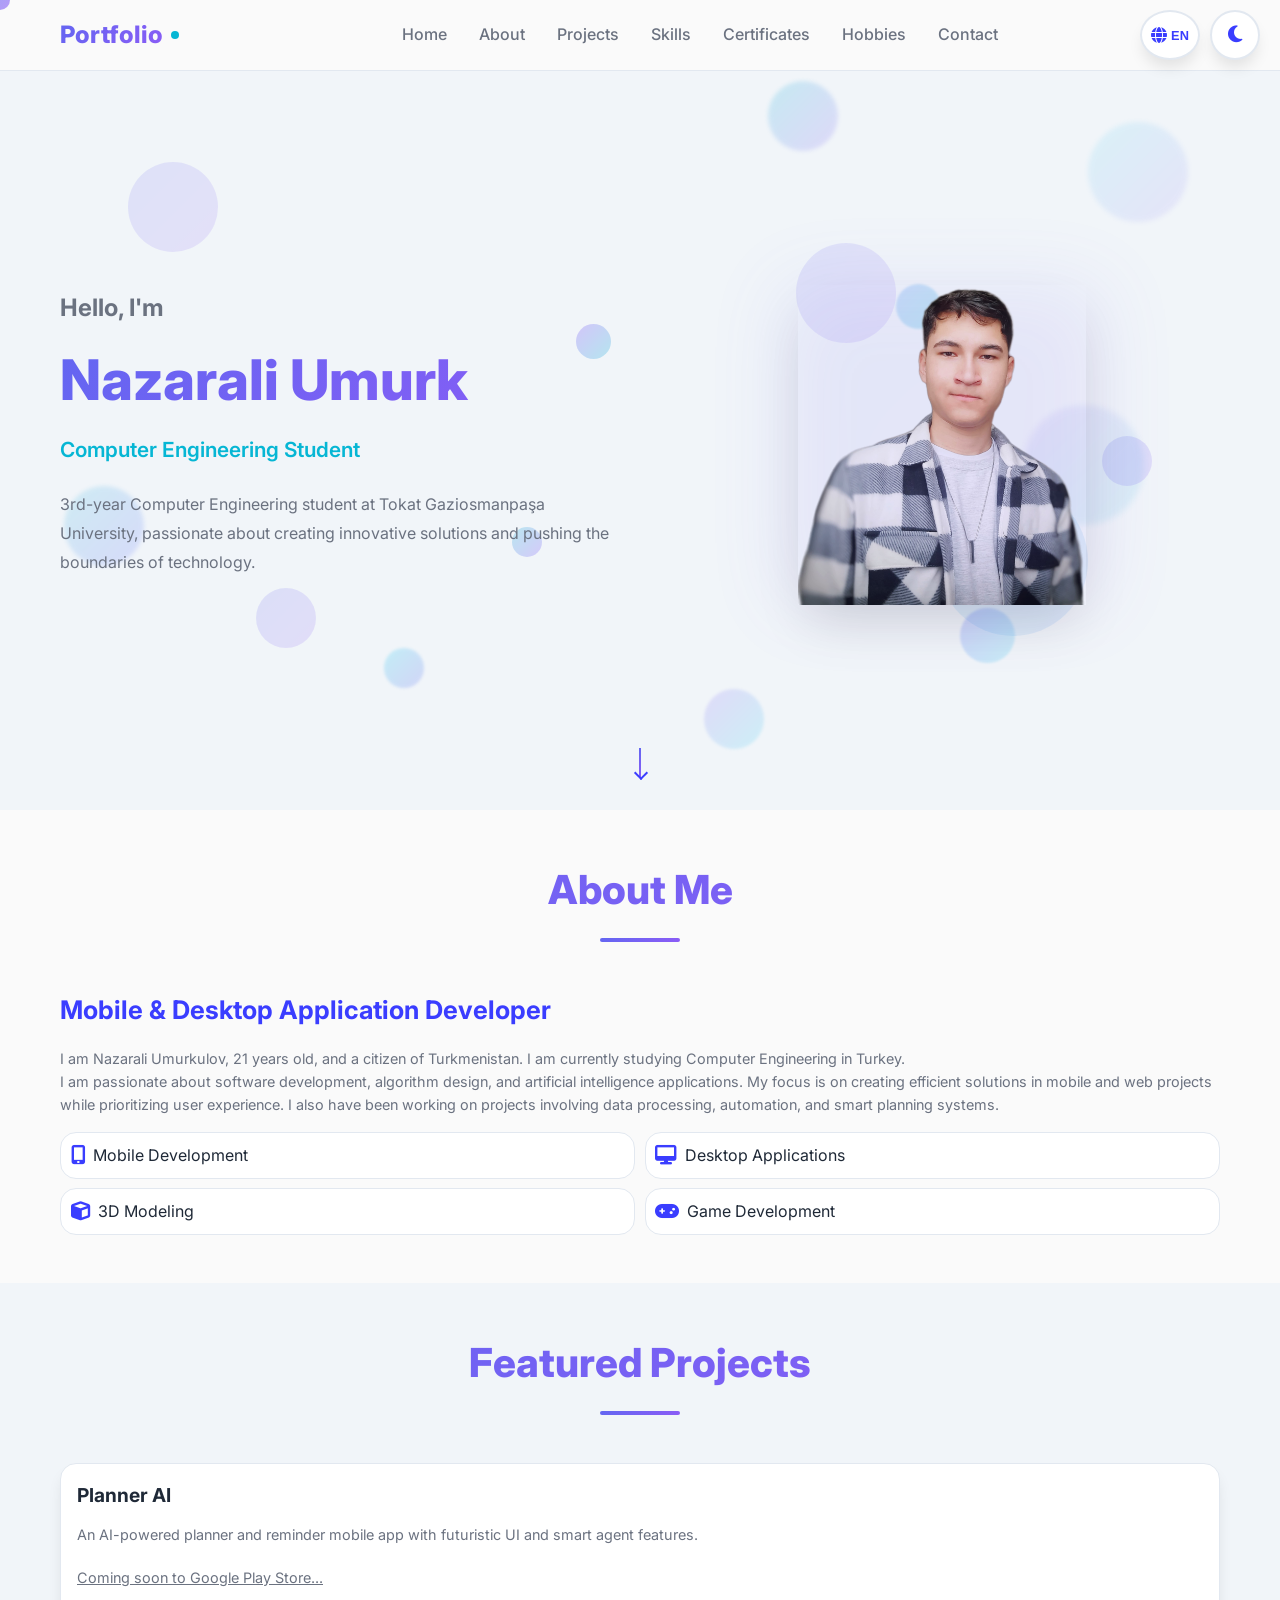
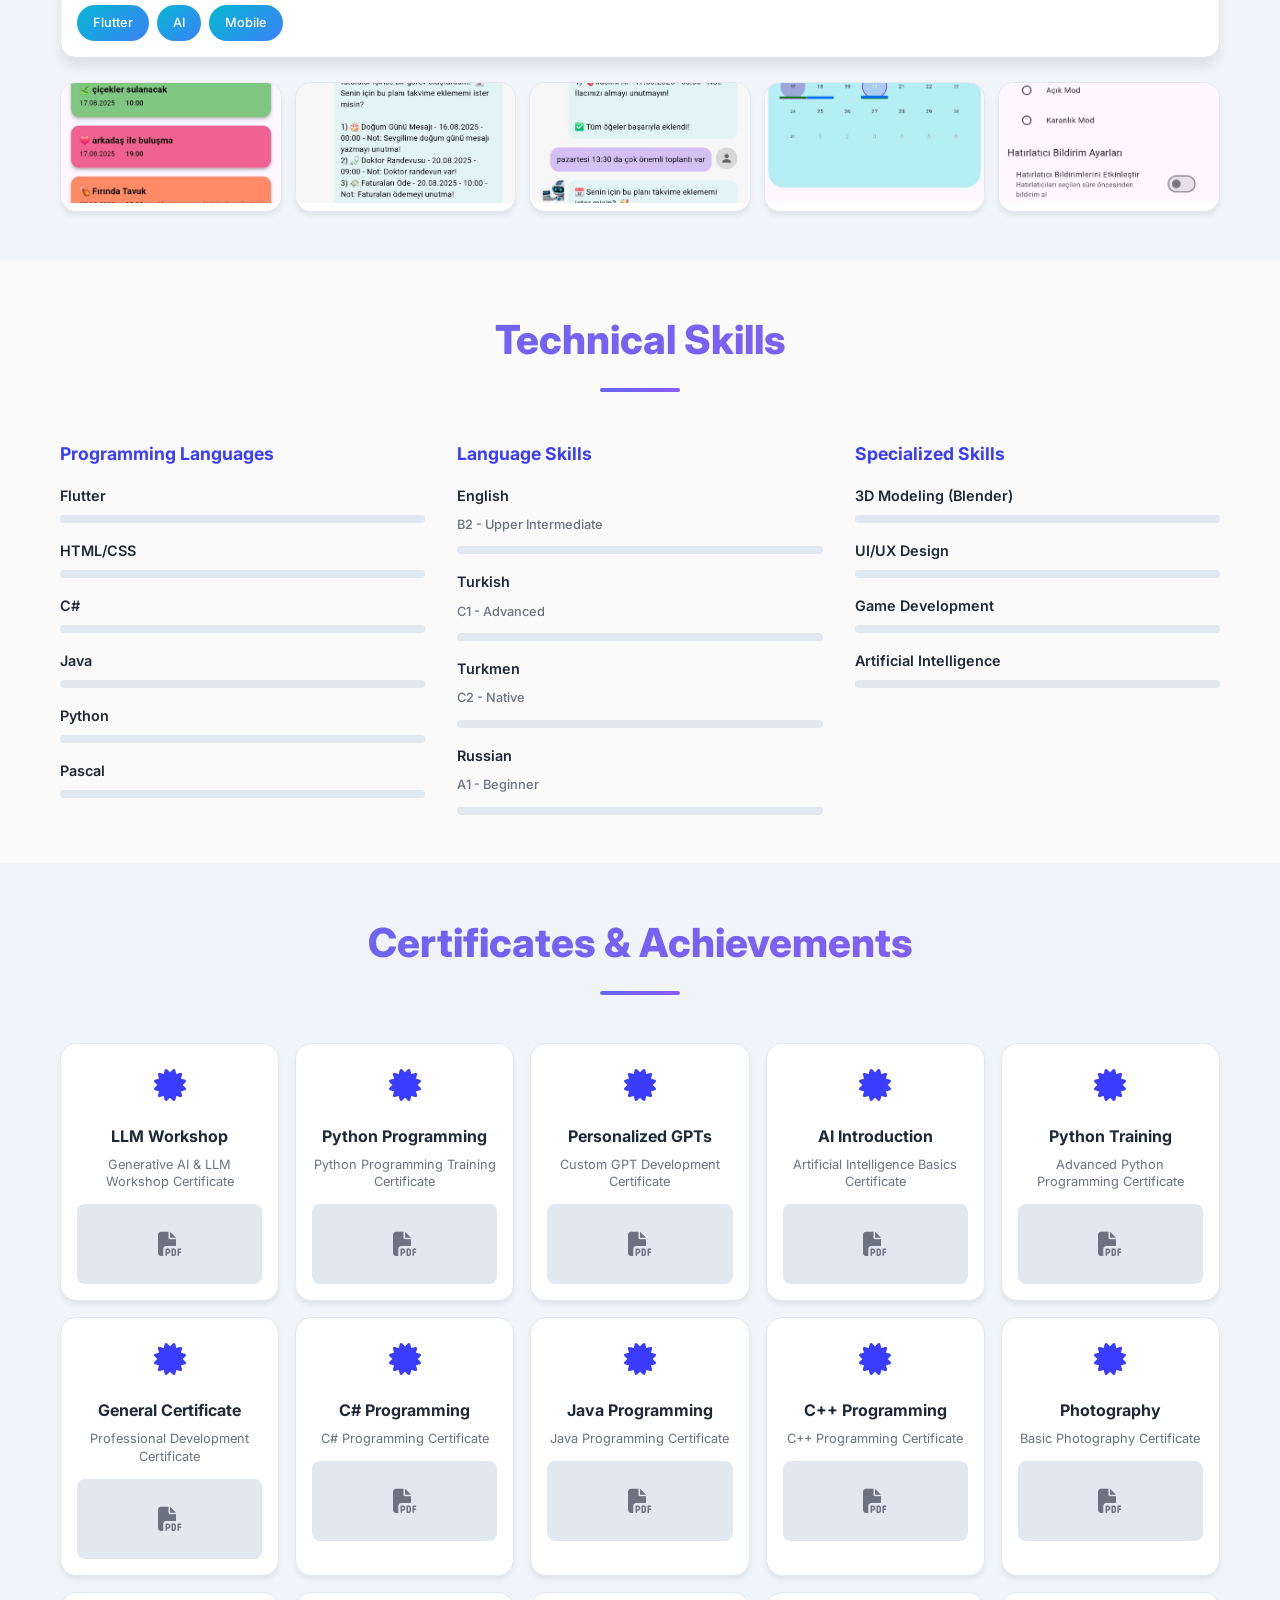
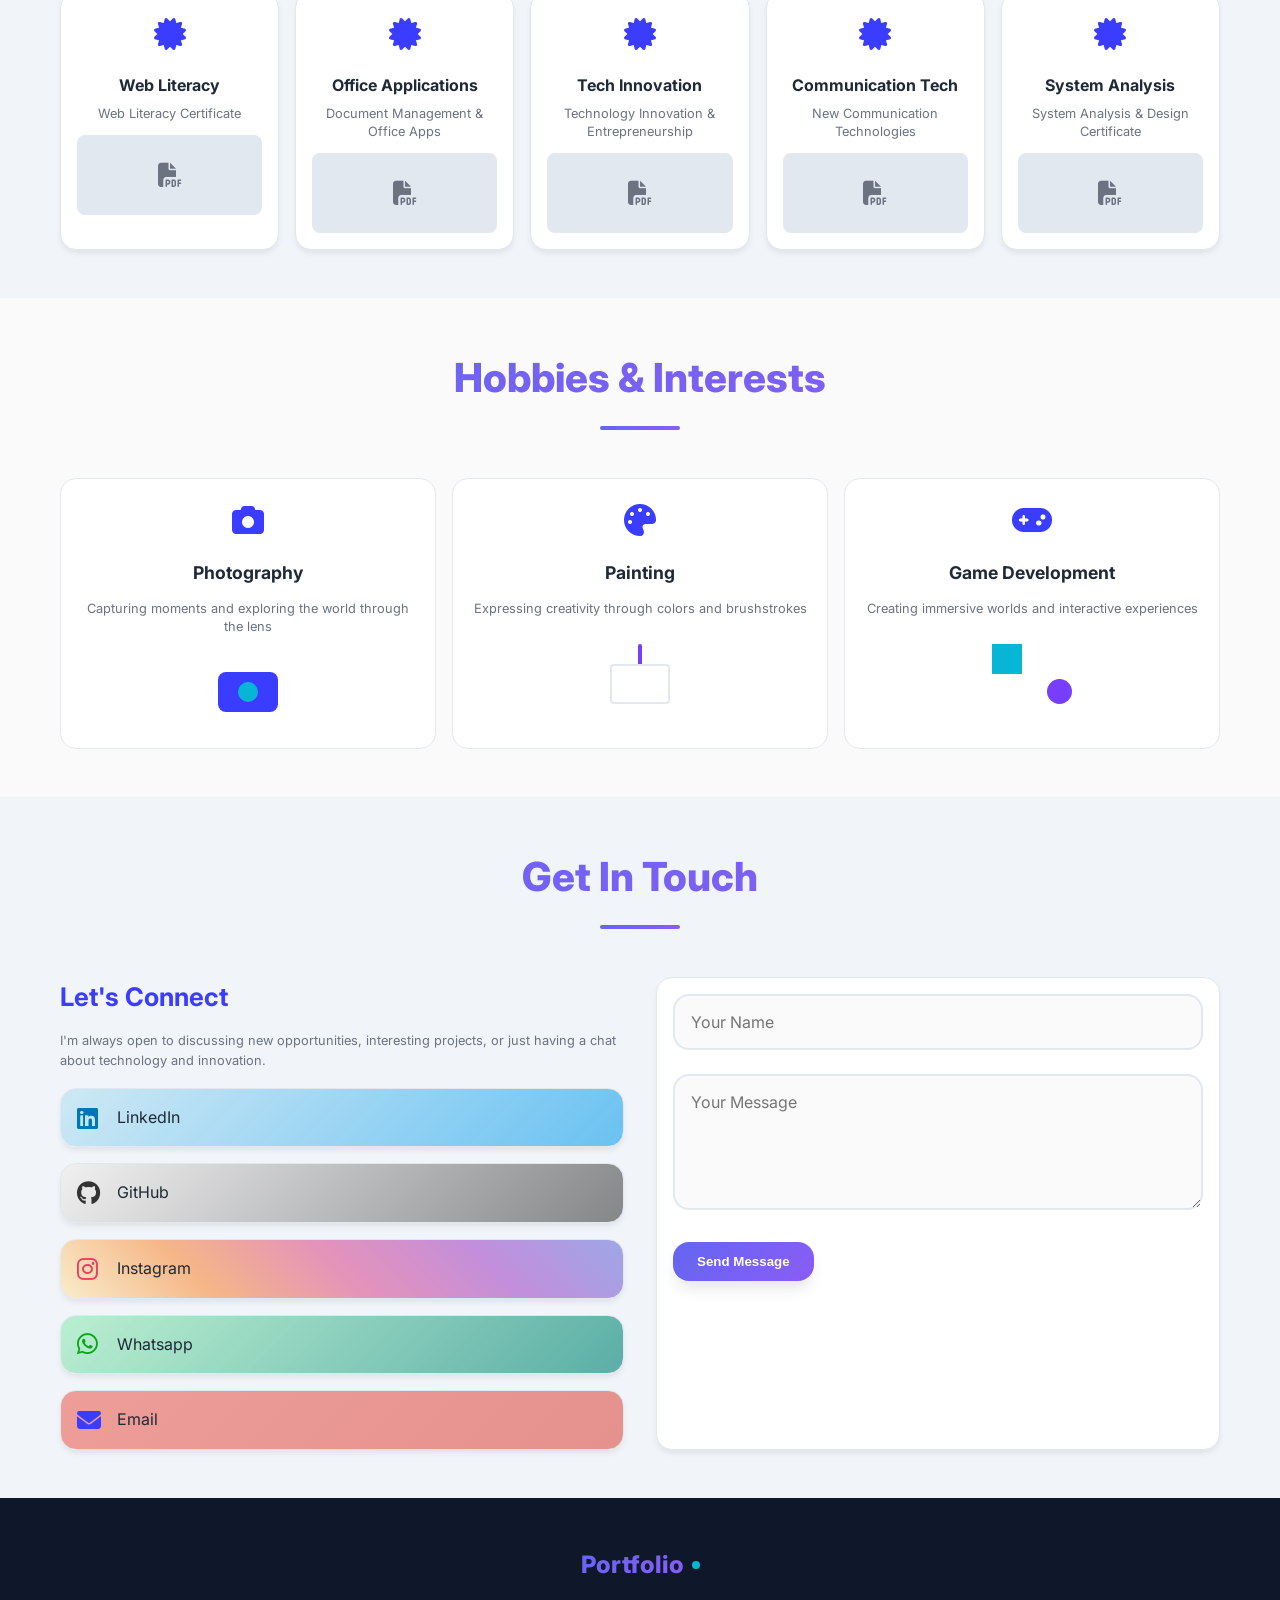
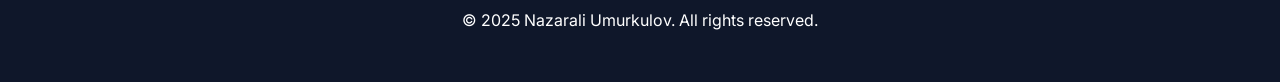
==== index.html @ a43ed756 "Add files via upload" ====
<!DOCTYPE html>
<html lang="en">

<head>
    <meta charset="UTF-8">
    <meta name="viewport" content="width=device-width, initial-scale=1.0">
    <meta http-equiv="X-Content-Type-Options" content="nosniff">
    <meta http-equiv="X-Frame-Options" content="DENY">
    <meta name="referrer" content="strict-origin-when-cross-origin">
    <title>Portfolio - Computer Engineering Student & Developer</title>
    <link rel="stylesheet" href="styles.css">
    <link href="https://fonts.googleapis.com/css2?family=Inter:wght@300;400;500;600;700;800&display=swap"
        rel="stylesheet">
    <link rel="stylesheet" href="https://cdnjs.cloudflare.com/ajax/libs/font-awesome/6.4.0/css/all.min.css">

    <!-- Prevent source map errors -->
    <script>
        // Prevent source map and node_modules errors
        window.addEventListener('error', function (e) {
            if (e.message && (e.message.includes('source map') ||
                e.message.includes('.map') ||
                e.message.includes('ENOENT') ||
                e.message.includes('node_modules'))) {
                e.preventDefault();
                e.stopPropagation();
                return false;
            }
        });

        // Override console.error to filter out unwanted messages
        const originalError = console.error;
        console.error = function (...args) {
            const message = args.join(' ');
            if (message.includes('source map') ||
                message.includes('.map') ||
                message.includes('ENOENT') ||
                message.includes('node_modules')) {
                return;
            }
            originalError.apply(console, args);
        };
    </script>
</head>

<body>
    <!-- Theme Toggle Button -->
    <button class="theme-toggle" id="themeToggle" title="Toggle Theme">
        <i class="fas fa-moon"></i>
    </button>

    <!-- Language Selector Button -->
    <button class="language-selector" id="languageSelector" title="Select Language">
        <i class="fas fa-globe"></i>
        <span class="current-lang">EN</span>
    </button>

    <!-- Language Dropdown Menu -->
    <div class="language-dropdown" id="languageDropdown">
        <div class="language-option" data-lang="en">
            <span class="flag">🇺🇸</span>
            <span class="lang-name">English</span>
        </div>
        <div class="language-option" data-lang="tk">
            <span class="flag">🇹🇲</span>
            <span class="lang-name">Türkmençe</span>
        </div>
        <div class="language-option" data-lang="tr">
            <span class="flag">🇹🇷</span>
            <span class="lang-name">Türkçe</span>
        </div>
        <div class="language-option" data-lang="ru">
            <span class="flag">🇷🇺</span>
            <span class="lang-name">Русский</span>
        </div>
    </div>

    <!-- Navigation -->
    <nav class="navbar">
        <div class="nav-container">
            <div class="nav-logo">
                <span class="logo-text">Portfolio</span>
                <div class="logo-dot"></div>
            </div>
            <ul class="nav-menu">
                <li><a href="#home" class="nav-link">Home</a></li>
                <li><a href="#about" class="nav-link">About</a></li>
                <li><a href="#projects" class="nav-link">Projects</a></li>
                <li><a href="#skills" class="nav-link">Skills</a></li>
                <li><a href="#certificates" class="nav-link">Certificates</a></li>
                <li><a href="#hobbies" class="nav-link">Hobbies</a></li>
                <li><a href="#contact" class="nav-link">Contact</a></li>
            </ul>
            <div class="hamburger" id="hamburger">
                <span></span>
                <span></span>
                <span></span>
            </div>
        </div>
    </nav>

    <!-- Hero Section -->
    <section id="home" class="hero">
        <div class="hero-background">
            <div class="floating-shapes">
                <div class="shape shape-1"></div>
                <div class="shape shape-2"></div>
                <div class="shape shape-3"></div>
                <div class="shape shape-4"></div>
                <div class="shape shape-5"></div>
                <div class="shape shape-6"></div>
                <div class="shape shape-7"></div>
                <div class="shape shape-8"></div>
                <div class="shape shape-9"></div>
                <div class="shape shape-10"></div>
                <div class="shape shape-11"></div>
                <div class="shape shape-12"></div>
                <div class="shape shape-13"></div>
                <div class="shape shape-14"></div>
                <div class="shape shape-15"></div>
            </div>
        </div>
        <div class="hero-container">
            <div class="hero-content">
                <div class="hero-text">
                    <h1 class="hero-title">
                        <span class="title-line">Hello, I'm</span>
                        <span class="title-main">Nazarali Umurkulov</span>
                        <span class="title-subtitle">Computer Engineering Student</span>
                    </h1>
                    <p class="hero-description">
                        3rd-year Computer Engineering student at Tokat Gaziosmanpaşa University,
                        passionate about creating innovative solutions and pushing the boundaries of technology.
                    </p>
                </div>
                <div class="hero-image">
                    <div class="image-container">
                        <img src="me/myp.png" alt="Profile Photo" class="profile-photo">
                        <div class="image-glow"></div>
                    </div>
                </div>
            </div>
        </div>
        <div class="scroll-indicator">
            <div class="scroll-arrow"></div>
        </div>
    </section>

    <!-- About Section -->
    <section id="about" class="about">
        <div class="container">
            <div class="section-header">
                <h2 class="section-title">About Me</h2>
                <div class="title-underline"></div>
            </div>
            <div class="about-content">
                <div class="about-text">
                    <h3>Mobile & Desktop Application Developer</h3>
                    <p id="about-description">
                        I am Nazarali Umurkulov, <span id="age"></span> years old, and a citizen of Turkmenistan. I am
                        currently studying
                        Computer Engineering in Turkey.<br>
                        I am passionate about software development, algorithm design, and artificial intelligence
                        applications. My focus is on creating efficient solutions in mobile and web projects while
                        prioritizing user experience. I also have been working on projects involving data processing,
                        automation, and smart planning systems.
                    </p>
                    <div class="about-highlights">
                        <div class="highlight-item">
                            <i class="fas fa-mobile-alt"></i>
                            <span>Mobile Development</span>
                        </div>
                        <div class="highlight-item">
                            <i class="fas fa-desktop"></i>
                            <span>Desktop Applications</span>
                        </div>
                        <div class="highlight-item">
                            <i class="fas fa-cube"></i>
                            <span>3D Modeling</span>
                        </div>
                        <div class="highlight-item">
                            <i class="fas fa-gamepad"></i>
                            <span>Game Development</span>
                        </div>
                    </div>
                </div>
            </div>
        </div>
    </section>
    <!-- Projects Section -->
    <section id="projects" class="projects">
        <div class="container">
            <div class="section-header">
                <h2 class="section-title">Featured Projects</h2>
                <div class="title-underline"></div>
            </div>
            <div class="projects-grid">
                <div class="project-card featured">
                    <div class="project-content">
                        <h3>Planner AI</h3>
                        <p>An AI-powered planner and reminder mobile app with futuristic UI and smart agent features.
                            <br>
                            <br>
                            <u>Coming soon to Google Play Store...</u>
                        </p>
                        <div class="project-tech">
                            <span class="tech-tag">Flutter</span>
                            <span class="tech-tag">AI</span>
                            <span class="tech-tag">Mobile</span>
                        </div>
                    </div>
                </div>
                <div class="project-gallery">
                    <div class="gallery-item">
                        <img src="planneraiscrnshots/s1.jpg" alt="Planner AI Screenshot 1">
                    </div>
                    <div class="gallery-item">
                        <img src="planneraiscrnshots/s2.jpg" alt="Planner AI Screenshot 2">
                    </div>
                    <div class="gallery-item">
                        <img src="planneraiscrnshots/s3.jpg" alt="Planner AI Screenshot 3">
                    </div>
                    <div class="gallery-item">
                        <img src="planneraiscrnshots/s5.jpg" alt="Planner AI Screenshot 4">
                    </div>
                    <div class="gallery-item">
                        <img src="planneraiscrnshots/s4.jpg" alt="Planner AI Screenshot 5">
                    </div>
                </div>
            </div>
        </div>
    </section>

    <!-- Skills Section -->
    <section id="skills" class="skills">
        <div class="container">
            <div class="section-header">
                <h2 class="section-title">Technical Skills</h2>
                <div class="title-underline"></div>
            </div>
            <div class="skills-grid">
                <div class="skill-category">
                    <h3>Programming Languages</h3>
                    <div class="skill-items">
                        <div class="skill-item">
                            <span class="skill-name">Flutter</span>
                            <div class="skill-bar">
                                <div class="skill-progress" data-level="60"></div>
                            </div>
                        </div>
                        <div class="skill-item">
                            <span class="skill-name">HTML/CSS</span>
                            <div class="skill-bar">
                                <div class="skill-progress" data-level="65"></div>
                            </div>
                        </div>
                        <div class="skill-item">
                            <span class="skill-name">C#</span>
                            <div class="skill-bar">
                                <div class="skill-progress" data-level="70"></div>
                            </div>
                        </div>
                        <div class="skill-item">
                            <span class="skill-name">Java</span>
                            <div class="skill-bar">
                                <div class="skill-progress" data-level="50"></div>
                            </div>
                        </div>
                        <div class="skill-item">
                            <span class="skill-name">Python</span>
                            <div class="skill-bar">
                                <div class="skill-progress" data-level="70"></div>
                            </div>
                        </div>
                        <div class="skill-item">
                            <span class="skill-name">Pascal</span>
                            <div class="skill-bar">
                                <div class="skill-progress" data-level="50"></div>
                            </div>
                        </div>
                    </div>
                </div>
                <div class="skill-category">
                    <h3>Language Skills</h3>
                    <div class="skill-items">
                        <div class="skill-item">
                            <span class="skill-name">English</span>
                            <div class="skill-level">B2 - Upper Intermediate</div>
                            <div class="skill-bar">
                                <div class="skill-progress" data-level="75"></div>
                            </div>
                        </div>
                        <div class="skill-item">
                            <span class="skill-name">Turkish</span>
                            <div class="skill-level">C1 - Advanced</div>
                            <div class="skill-bar">
                                <div class="skill-progress" data-level="90"></div>
                            </div>
                        </div>
                        <div class="skill-item">
                            <span class="skill-name">Turkmen</span>
                            <div class="skill-level">C2 - Native</div>
                            <div class="skill-bar">
                                <div class="skill-progress" data-level="100"></div>
                            </div>
                        </div>
                        <div class="skill-item">
                            <span class="skill-name">Russian</span>
                            <div class="skill-level">A1 - Beginner</div>
                            <div class="skill-bar">
                                <div class="skill-progress" data-level="25"></div>
                            </div>
                        </div>
                    </div>
                </div>
                <div class="skill-category">
                    <h3>Specialized Skills</h3>
                    <div class="skill-items">
                        <div class="skill-item">
                            <span class="skill-name">3D Modeling (Blender)</span>
                            <div class="skill-bar">
                                <div class="skill-progress" data-level="75"></div>
                            </div>
                        </div>
                        <div class="skill-item">
                            <span class="skill-name">UI/UX Design</span>
                            <div class="skill-bar">
                                <div class="skill-progress" data-level="65"></div>
                            </div>
                        </div>
                        <div class="skill-item">
                            <span class="skill-name">Game Development</span>
                            <div class="skill-bar">
                                <div class="skill-progress" data-level="60"></div>
                            </div>
                        </div>
                        <div class="skill-item">
                            <span class="skill-name">Artificial Intelligence</span>
                            <div class="skill-bar">
                                <div class="skill-bar">
                                    <div class="skill-progress" data-level="50"></div>
                                </div>
                            </div>
                        </div>
                    </div>
                </div>
            </div>
        </div>
    </section>

    <!-- Certificates Section -->
    <section id="certificates" class="certificates">
        <div class="container">
            <div class="section-header">
                <h2 class="section-title">Certificates & Achievements</h2>
                <div class="title-underline"></div>
            </div>
            <div class="certificates-grid">
                <div class="certificate-card" data-pdf="cert/Üretken_Yapay_Zeka_ile_LLM_Atölyesi_Sertifika.pdf">
                    <div class="certificate-icon">
                        <i class="fas fa-certificate"></i>
                    </div>
                    <h3>LLM Workshop</h3>
                    <p>Generative AI & LLM Workshop Certificate</p>
                    <div class="certificate-preview">
                        <i class="fas fa-file-pdf"></i>
                    </div>
                </div>
                <div class="certificate-card" data-pdf="cert/Python_Programlama_Eğitimi_Sertifika.pdf">
                    <div class="certificate-icon">
                        <i class="fas fa-certificate"></i>
                    </div>
                    <h3>Python Programming</h3>
                    <p>Python Programming Training Certificate</p>
                    <div class="certificate-preview">
                        <i class="fas fa-file-pdf"></i>
                    </div>
                </div>
                <div class="certificate-card" data-pdf="cert/Kişiselleştirilmiş_GPT'ler__Sertifika.pdf">
                    <div class="certificate-icon">
                        <i class="fas fa-certificate"></i>
                    </div>
                    <h3>Personalized GPTs</h3>
                    <p>Custom GPT Development Certificate</p>
                    <div class="certificate-preview">
                        <i class="fas fa-file-pdf"></i>
                    </div>
                </div>
                <div class="certificate-card" data-pdf="cert/Yapay_Zekaya_Giriş_Sertifika.pdf">
                    <div class="certificate-icon">
                        <i class="fas fa-certificate"></i>
                    </div>
                    <h3>AI Introduction</h3>
                    <p>Artificial Intelligence Basics Certificate</p>
                    <div class="certificate-preview">
                        <i class="fas fa-file-pdf"></i>
                    </div>
                </div>
                <div class="certificate-card" data-pdf="cert/98917046150_pythonprogramlamaegitimi.pdf">
                    <div class="certificate-icon">
                        <i class="fas fa-certificate"></i>
                    </div>
                    <h3>Python Training</h3>
                    <p>Advanced Python Programming Certificate</p>
                    <div class="certificate-preview">
                        <i class="fas fa-file-pdf"></i>
                    </div>
                </div>
                <div class="certificate-card" data-pdf="cert/certificate.pdf">
                    <div class="certificate-icon">
                        <i class="fas fa-certificate"></i>
                    </div>
                    <h3>General Certificate</h3>
                    <p>Professional Development Certificate</p>
                    <div class="certificate-preview">
                        <i class="fas fa-file-pdf"></i>
                    </div>
                </div>
                <div class="certificate-card" data-pdf="cert/C#_Programlama_Sertifika.pdf">
                    <div class="certificate-icon">
                        <i class="fas fa-certificate"></i>
                    </div>
                    <h3>C# Programming</h3>
                    <p>C# Programming Certificate</p>
                    <div class="certificate-preview">
                        <i class="fas fa-file-pdf"></i>
                    </div>
                </div>
                <div class="certificate-card" data-pdf="cert/Java_certificate.pdf">
                    <div class="certificate-icon">
                        <i class="fas fa-certificate"></i>
                    </div>
                    <h3>Java Programming</h3>
                    <p>Java Programming Certificate</p>
                    <div class="certificate-preview">
                        <i class="fas fa-file-pdf"></i>
                    </div>
                </div>
                <div class="certificate-card" data-pdf="cert/C++_certificate.pdf">
                    <div class="certificate-icon">
                        <i class="fas fa-certificate"></i>
                    </div>
                    <h3>C++ Programming</h3>
                    <p>C++ Programming Certificate</p>
                    <div class="certificate-preview">
                        <i class="fas fa-file-pdf"></i>
                    </div>
                </div>
                <div class="certificate-card" data-pdf="cert/TEMEL_FOTOĞRAFÇILIK.pdf">
                    <div class="certificate-icon">
                        <i class="fas fa-certificate"></i>
                    </div>
                    <h3>Photography</h3>
                    <p>Basic Photography Certificate</p>
                    <div class="certificate-preview">
                        <i class="fas fa-file-pdf"></i>
                    </div>
                </div>
                <div class="certificate-card" data-pdf="cert/WEB_OKURYAZARLIĞI.pdf">
                    <div class="certificate-icon">
                        <i class="fas fa-certificate"></i>
                    </div>
                    <h3>Web Literacy</h3>
                    <p>Web Literacy Certificate</p>
                    <div class="certificate-preview">
                        <i class="fas fa-file-pdf"></i>
                    </div>
                </div>
                <div class="certificate-card" data-pdf="cert/BELGE_YÖNETIMI_VE_OFIS_UYGULAMALARI.pdf">
                    <div class="certificate-icon">
                        <i class="fas fa-certificate"></i>
                    </div>
                    <h3>Office Applications</h3>
                    <p>Document Management & Office Apps</p>
                    <div class="certificate-preview">
                        <i class="fas fa-file-pdf"></i>
                    </div>
                </div>
                <div class="certificate-card" data-pdf="cert/TEKNOLOJI_INOVASYON_GIRIŞIMCILIK.pdf">
                    <div class="certificate-icon">
                        <i class="fas fa-certificate"></i>
                    </div>
                    <h3>Tech Innovation</h3>
                    <p>Technology Innovation & Entrepreneurship</p>
                    <div class="certificate-preview">
                        <i class="fas fa-file-pdf"></i>
                    </div>
                </div>
                <div class="certificate-card" data-pdf="cert/YENİ_ILETIŞIM_TEKNOLOJILERI.pdf">
                    <div class="certificate-icon">
                        <i class="fas fa-certificate"></i>
                    </div>
                    <h3>Communication Tech</h3>
                    <p>New Communication Technologies</p>
                    <div class="certificate-preview">
                        <i class="fas fa-file-pdf"></i>
                    </div>
                </div>
                <div class="certificate-card" data-pdf="cert/SISTEM_ANALIZI_VE_TASARIMI.pdf">
                    <div class="certificate-icon">
                        <i class="fas fa-certificate"></i>
                    </div>
                    <h3>System Analysis</h3>
                    <p>System Analysis & Design Certificate</p>
                    <div class="certificate-preview">
                        <i class="fas fa-file-pdf"></i>
                    </div>
                </div>
            </div>
        </div>
    </section>

    <!-- Hobbies Section -->
    <section id="hobbies" class="hobbies">
        <div class="container">
            <div class="section-header">
                <h2 class="section-title">Hobbies & Interests</h2>
                <div class="title-underline"></div>
            </div>
            <div class="hobbies-grid">
                <div class="hobby-card">
                    <div class="hobby-icon">
                        <i class="fas fa-camera"></i>
                    </div>
                    <h3>Photography</h3>
                    <p>Capturing moments and exploring the world through the lens</p>
                    <div class="hobby-visual">
                        <div class="camera-animation">
                            <div class="camera-body"></div>
                            <div class="camera-lens"></div>
                        </div>
                    </div>
                </div>
                <div class="hobby-card">
                    <div class="hobby-icon">
                        <i class="fas fa-palette"></i>
                    </div>
                    <h3>Painting</h3>
                    <p>Expressing creativity through colors and brushstrokes</p>
                    <div class="hobby-visual">
                        <div class="painting-animation">
                            <div class="brush"></div>
                            <div class="canvas"></div>
                        </div>
                    </div>
                </div>
                <div class="hobby-card">
                    <div class="hobby-icon">
                        <i class="fas fa-gamepad"></i>
                    </div>
                    <h3>Game Development</h3>
                    <p>Creating immersive worlds and interactive experiences</p>
                    <div class="hobby-visual">
                        <div class="game-animation">
                            <div class="game-cube"></div>
                            <div class="game-sphere"></div>
                        </div>
                    </div>
                </div>
            </div>
        </div>
    </section>

    <!-- Contact Section -->
    <section id="contact" class="contact">
        <div class="container">
            <div class="section-header">
                <h2 class="section-title">Get In Touch</h2>
                <div class="title-underline"></div>
            </div>
            <div class="contact-content">
                <div class="contact-info">
                    <h3>Let's Connect</h3>
                    <p>I'm always open to discussing new opportunities, interesting projects, or just having a chat
                        about technology and innovation.</p>
                    <div class="contact-links">
                        <a href="https://www.linkedin.com/in/nazarali-umurkulov" class="contact-link linkedin">
                            <i class="fab fa-linkedin"></i>
                            <span>LinkedIn</span>
                        </a>
                        <a href="https://github.com/Nazarali23" class="contact-link github">
                            <i class="fab fa-github"></i>
                            <span>GitHub</span>
                        </a>
                        <a href="https://www.instagram.com/nazar.ali_23" class="contact-link instagram">
                            <i class="fab fa-instagram"></i>
                            <span>Instagram</span>
                        </a>
                        <a href="https://wa.me/905011467223?text=Merhaba!" target="_blank"
                            class="contact-link whatsapp">
                            <i class="fab fa-whatsapp"></i>
                            <span>Whatsapp</span>
                        </a>
                        <a href="mailto:nazaraliumirkulow@gmail.com" class="contact-link email">
                            <i class="fas fa-envelope"></i>
                            <span> Email</span>
                        </a>
                    </div>
                </div>
                <div class="contact-form">
                    <form>
                        <div class="form-group">
                            <input type="text" placeholder="Your Name" required>
                        </div>
                        <div class="form-group">
                            <textarea placeholder="Your Message" rows="5" required></textarea>
                        </div>
                        <button type="submit" class="btn btn-primary">Send Message</button>
                    </form>
                </div>
            </div>
        </div>
    </section>

    <!-- Footer -->
    <footer class="footer">
        <div class="container">
            <div class="footer-content">
                <div class="footer-logo">
                    <span class="logo-text">Portfolio</span>
                    <div class="logo-dot"></div>
                </div>
                <p>&copy; 2025 Nazarali Umurkulov. All rights reserved.</p>
            </div>
        </div>
    </footer>

    <!-- Modal for Project Gallery -->
    <div class="modal" id="projectModal">
        <div class="modal-content">
            <span class="close-modal">&times;</span>
            <div class="modal-body">
                <button class="modal-nav prev-btn" id="prevBtn">
                    <i class="fas fa-chevron-left"></i>
                </button>
                <img src="" alt="Project Screenshot" id="modalImage">
                <button class="modal-nav next-btn" id="nextBtn">
                    <i class="fas fa-chevron-right"></i>
                </button>
            </div>
            <div class="modal-footer">
                <span class="image-counter" id="imageCounter">1 / 5</span>
            </div>
        </div>
    </div>

    <!-- Modal for Certificates -->
    <div class="certificate-modal" id="certificateModal">
        <div class="certificate-modal-content">
            <span class="close-modal">&times;</span>
            <div class="certificate-modal-body">
                <iframe id="certificateFrame" src="" frameborder="0"></iframe>
            </div>
        </div>
    </div>

    <script src="script.js"></script>
</body>

</html>
---- styles.css ----
/* Reset and Base Styles */
* {
    margin: 0;
    padding: 0;
    box-sizing: border-box;
}

:root {
    /* Light Theme Colors */
    --primary-color: #3a3dff;
    --secondary-color: #783efd;
    --accent-color: #06b6d4;
    --text-primary: #1f2937;
    --text-secondary: #6b7280;
    --bg-primary: #fafafa;
    --bg-secondary: #f1f5f9;
    --bg-tertiary: #e2e8f0;
    --bg-dark: #0f172a;
    --card-bg: #ffffff;
    --border-color: #e2e8f0;
    --shadow-light: 0 4px 6px -1px rgba(0, 0, 0, 0.08);
    --shadow-medium: 0 10px 15px -3px rgba(0, 0, 0, 0.1);
    --shadow-heavy: 0 25px 50px -12px rgba(0, 0, 0, 0.15);
    --gradient-primary: linear-gradient(135deg, #6366f1 0%, #8b5cf6 100%);
    --gradient-secondary: linear-gradient(135deg, #06b6d4 0%, #3b82f6 100%);
    --border-radius: 16px;
    --transition: all 0.3s cubic-bezier(0.4, 0, 0.2, 1);
}

/* Dark Theme Colors */
[data-theme="dark"] {
    --primary-color: #818cf8;
    --secondary-color: #a78bfa;
    --accent-color: #22d3ee;
    --text-primary: #f1f5f9;
    --text-secondary: #cbd5e1;
    --bg-primary: #0f172a;
    --bg-secondary: #1e293b;
    --bg-tertiary: #334155;
    --bg-dark: #020617;
    --card-bg: #1e293b;
    --border-color: #334155;
    --shadow-light: 0 4px 6px -1px rgba(0, 0, 0, 0.3);
    --shadow-medium: 0 10px 15px -3px rgba(0, 0, 0, 0.4);
    --shadow-heavy: 0 25px 50px -12px rgba(0, 0, 0, 0.5);
}

html {
    scroll-behavior: smooth;
}

body {
    font-family: 'Inter', sans-serif;
    line-height: 1.6;
    color: var(--text-primary);
    background: var(--bg-primary);
    overflow-x: hidden;
    transition: background-color 0.3s ease, color 0.3s ease;
}

.container {
    max-width: 1200px;
    margin: 0 auto;
    padding: 0 20px;
}

/* Theme Toggle Button */
.theme-toggle {
    position: fixed;
    top: 10px;
    right: 20px;
    z-index: 1001;
    background: var(--card-bg);
    border: 2px solid var(--border-color);
    border-radius: 50%;
    width: 50px;
    height: 50px;
    display: flex;
    align-items: center;
    justify-content: center;
    cursor: pointer;
    transition: var(--transition);
    box-shadow: var(--shadow-medium);
}

.theme-toggle:hover {
    transform: scale(1.1);
    box-shadow: var(--shadow-heavy);
}

.theme-toggle i {
    font-size: 1.2rem;
    color: var(--primary-color);
    transition: var(--transition);
}

.theme-toggle:hover i {
    transform: rotate(180deg);
}

/* Language Selector Button */
.language-selector {
    position: fixed;
    top: 10px;
    right: 80px;
    z-index: 1003;
    /* Higher than hamburger menu */
    background: var(--card-bg);
    border: 2px solid var(--border-color);
    border-radius: 50%;
    width: 60px;
    height: 50px;
    display: flex;
    align-items: center;
    justify-content: center;
    cursor: pointer;
    transition: var(--transition);
    box-shadow: var(--shadow-medium);
    gap: 4px;
}

.language-selector:hover {
    transform: scale(1.1);
    box-shadow: var(--shadow-heavy);
}

.language-selector i {
    font-size: 1rem;
    color: var(--primary-color);
    transition: var(--transition);
}

.current-lang {
    font-size: 0.8rem;
    font-weight: 600;
    color: var(--primary-color);
    transition: var(--transition);
}

/* Language Dropdown Menu */
.language-dropdown {
    position: fixed;
    top: 80px;
    right: 80px;
    z-index: 1000;
    background: var(--card-bg);
    border: 2px solid var(--border-color);
    border-radius: var(--border-radius);
    box-shadow: var(--shadow-heavy);
    opacity: 0;
    visibility: hidden;
    transform: translateY(-10px);
    transition: var(--transition);
    min-width: 160px;
}

.language-dropdown.active {
    opacity: 1;
    visibility: visible;
    transform: translateY(0);
}

.language-option {
    display: flex;
    align-items: center;
    gap: 12px;
    padding: 12px 16px;
    cursor: pointer;
    transition: var(--transition);
    border-bottom: 1px solid var(--border-color);
}

.language-option:last-child {
    border-bottom: none;
}

.language-option:hover {
    background: var(--bg-secondary);
}

.language-option.active {
    background: var(--primary-color);
    color: white;
}

.flag {
    font-size: 1.2rem;
}

.lang-name {
    font-size: 0.9rem;
    font-weight: 500;
}

/* Responsive adjustments for theme toggle and language selector */
@media (max-width: 768px) {
    .theme-toggle {
        top: 15px;
        right: 70px;
        width: 45px;
        height: 45px;
    }

    .theme-toggle i {
        font-size: 1rem;
    }

    .language-selector {
        top: 15px;
        right: 120px;
        /* Much further left to avoid hamburger menu */
        width: 55px;
        height: 45px;
    }

    .language-dropdown {
        top: 70px;
        right: 120px;
        /* Match the button position */
        min-width: 140px;
    }

    /* Ensure hamburger menu has enough space */
    .hamburger {
        margin-left: auto;
        margin-right: 15px;
    }
}

@media (max-width: 480px) {
    .theme-toggle {
        top: 10px;
        right: 70px;
        width: 40px;
        height: 40px;
    }

    .theme-toggle i {
        font-size: 0.9rem;
    }

    .language-selector {
        top: 10px;
        right: 120px;
        /* Even more left on very small screens */
        width: 50px;
        height: 40px;
    }

    .language-dropdown {
        top: 60px;
        right: 100px;
        /* Match the button position */
        min-width: 130px;
    }

    .current-lang {
        font-size: 0.7rem;
    }

    /* Ensure hamburger menu positioning */
    .nav-container {
        padding: 0 15px;
    }

    .hamburger {
        margin-right: 10px;
    }
}

/* Extra small screens */
@media (max-width: 360px) {
    .language-selector {
        top: 10px;
        right: 100px;
        /* Maximum left position for very small screens */
        width: 45px;
        height: 35px;
    }

    .language-dropdown {
        top: 55px;
        right: 80px;
        min-width: 120px;
    }

    .current-lang {
        font-size: 0.6rem;
    }

    .theme-toggle {
        width: 35px;
        height: 35px;
    }

    .theme-toggle i {
        font-size: 0.8rem;
    }
}

/* Navigation */
.navbar {
    position: fixed;
    top: 0;
    width: 100%;
    background: rgba(250, 250, 250, 0.95);
    backdrop-filter: blur(20px);
    z-index: 1000;
    padding: 1rem 0;
    transition: var(--transition);
    border-bottom: 1px solid var(--border-color);
}

[data-theme="dark"] .navbar {
    background: rgba(15, 23, 42, 0.95);
    border-bottom-color: var(--border-color);
}

.nav-container {
    max-width: 1200px;
    margin: 0 auto;
    padding: 0 20px;
    display: flex;
    justify-content: space-between;
    align-items: center;
    position: relative;
}

.nav-logo {
    display: flex;
    align-items: center;
    gap: 8px;
    flex-shrink: 0;
}

.logo-text {
    font-size: 1.5rem;
    font-weight: 800;
    background: var(--gradient-primary);
    -webkit-background-clip: text;
    -webkit-text-fill-color: transparent;
    background-clip: text;
}

.logo-dot {
    width: 8px;
    height: 8px;
    background: var(--accent-color);
    border-radius: 50%;
    animation: pulse 2s infinite;
}

@keyframes pulse {

    0%,
    100% {
        transform: scale(1);
        opacity: 1;
    }

    50% {
        transform: scale(1.2);
        opacity: 0.7;
    }
}

.nav-menu {
    display: flex;
    list-style: none;
    gap: 2rem;
    flex: 1;
    justify-content: center;
}

.nav-link {
    text-decoration: none;
    color: var(--text-secondary);
    font-weight: 500;
    transition: var(--transition);
    position: relative;
}

.nav-link:hover {
    color: var(--primary-color);
}

.nav-link::after {
    content: '';
    position: absolute;
    bottom: -5px;
    left: 0;
    width: 0;
    height: 2px;
    background: var(--gradient-primary);
    transition: var(--transition);
}

.nav-link:hover::after {
    width: 100%;
}

.hamburger {
    display: none;
    flex-direction: column;
    cursor: pointer;
    gap: 4px;
    flex-shrink: 0;
    margin-left: auto;
    z-index: 1000;
}

.hamburger span {
    width: 25px;
    height: 3px;
    background: var(--text-primary);
    transition: var(--transition);
    border-radius: 2px;
}

/* Hero Section */
.hero {
    min-height: 90vh;
    display: flex;
    align-items: center;
    position: relative;
    overflow: hidden;
    background: var(--bg-secondary);
    padding-top: 80px;
}

.hero-background {
    position: absolute;
    top: 0;
    left: 0;
    width: 100%;
    height: 100%;
    z-index: 1;
}

.floating-shapes {
    position: absolute;
    width: 100%;
    height: 100%;
}

/* Topların stilleri */
.shape {
    position: absolute;
    border-radius: 50%;
    background: var(--gradient-primary);
    opacity: 0.12;
    animation: float 2.5s ease-in-out infinite;
    filter: blur(0.5px);
}

/* Mevcut toplar */
.shape-1 {
    width: 90px;
    height: 90px;
    top: 20%;
    left: 10%;
    animation-delay: 0s;
    opacity: 0.13;
}

.shape-2 {
    width: 150px;
    height: 150px;
    top: 60%;
    right: 15%;
    background: var(--gradient-secondary);
    animation-delay: 2s;
    opacity: 0.10;
}

.shape-3 {
    width: 60px;
    height: 60px;
    bottom: 20%;
    left: 20%;
    animation-delay: 4s;
    opacity: 0.15;
}

.shape-4 {
    width: 100px;
    height: 100px;
    top: 30%;
    right: 30%;
    animation-delay: 1s;
    opacity: 0.12;
}

.shape-5 {
    width: 50px;
    height: 50px;
    bottom: 40%;
    right: 10%;
    animation-delay: 3s;
    opacity: 0.16;
}

/* Yeni toplar - fütüristik ve canlı */
.shape-6 {
    width: 70px;
    height: 70px;
    top: 10%;
    left: 60%;
    background: linear-gradient(135deg, #06b6d4 0%, #8b5cf6 100%);
    animation-delay: 1.2s;
    opacity: 0.18;
    filter: blur(2px);
}

.shape-7 {
    width: 40px;
    height: 40px;
    top: 80%;
    left: 30%;
    background: linear-gradient(135deg, #22d3ee 0%, #6366f1 100%);
    animation-delay: 2.7s;
    opacity: 0.22;
    filter: blur(1.5px);
}

.shape-8 {
    width: 120px;
    height: 120px;
    top: 50%;
    left: 80%;
    background: linear-gradient(135deg, #8b5cf6 0%, #06b6d4 100%);
    animation-delay: 0.8s;
    opacity: 0.10;
    filter: blur(3px);
}

.shape-9 {
    width: 55px;
    height: 55px;
    top: 75%;
    left: 75%;
    background: linear-gradient(135deg, #3a3dff 0%, #22d3ee 100%);
    animation-delay: 3.5s;
    opacity: 0.19;
    filter: blur(1px);
}

.shape-10 {
    width: 35px;
    height: 35px;
    top: 40%;
    left: 45%;
    background: linear-gradient(135deg, #783efd 0%, #06b6d4 100%);
    animation-delay: 1.7s;
    opacity: 0.25;
    filter: blur(0.5px);
}

.shape-11 {
    width: 80px;
    height: 80px;
    top: 60%;
    left: 5%;
    background: linear-gradient(135deg, #06b6d4 0%, #3a3dff 100%);
    animation-delay: 2.2s;
    opacity: 0.14;
    filter: blur(2px);
}

.shape-12 {
    width: 100px;
    height: 100px;
    top: 15%;
    left: 85%;
    background: linear-gradient(135deg, #22d3ee 0%, #8b5cf6 100%);
    animation-delay: 0.5s;
    opacity: 0.11;
    filter: blur(2.5px);
}

.shape-13 {
    width: 45px;
    height: 45px;
    top: 35%;
    left: 70%;
    background: linear-gradient(135deg, #3b82f6 0%, #06b6d4 100%);
    animation-delay: 2.9s;
    opacity: 0.21;
    filter: blur(1px);
}

.shape-14 {
    width: 60px;
    height: 60px;
    top: 85%;
    left: 55%;
    background: linear-gradient(135deg, #8b5cf6 0%, #22d3ee 100%);
    animation-delay: 1.4s;
    opacity: 0.17;
    filter: blur(1.5px);
}

.shape-15 {
    width: 30px;
    height: 30px;
    top: 65%;
    left: 40%;
    background: linear-gradient(135deg, #06b6d4 0%, #783efd 100%);
    animation-delay: 3.8s;
    opacity: 0.23;
    filter: blur(0.5px);
}

/* Animasyon aynı kalıyor */
@keyframes float {

    0%,
    100% {
        transform: translateY(0px) rotate(0deg);
    }

    50% {
        transform: translateY(-20px) rotate(180deg);
    }
}

.hero-container {
    position: relative;
    z-index: 2;
    width: 100%;
}

.hero-content {
    display: grid;
    grid-template-columns: 1fr 1fr;
    gap: 3rem;
    /* Reduced from 4rem */
    align-items: center;
    max-width: 1200px;
    margin: 0 auto;
    padding: 0 20px;
}

.hero-text {
    animation: slideInLeft 1s ease-out;
}

@keyframes slideInLeft {
    from {
        opacity: 0;
        transform: translateX(-50px);
    }

    to {
        opacity: 1;
        transform: translateX(0);
    }
}

.hero-title {
    margin-bottom: 1.5rem;
}

.title-line {
    display: block;
    font-size: 1.5rem;
    color: var(--text-secondary);
    margin-bottom: 0.5rem;
}

.title-main {
    display: block;
    font-size: 3.5rem;
    /* Reduced from 4rem */
    font-weight: 800;
    background: var(--gradient-primary);
    -webkit-background-clip: text;
    -webkit-text-fill-color: transparent;
    background-clip: text;
    margin-bottom: 0.5rem;
    animation: glow 2s ease-in-out infinite alternate;
}

@keyframes glow {
    from {
        text-shadow: 0 0 20px rgba(99, 102, 241, 0.5);
    }

    to {
        text-shadow: 0 0 30px rgba(99, 102, 241, 0.8);
    }
}

.title-subtitle {
    display: block;
    font-size: 1.3rem;
    /* Reduced from 1.5rem */
    color: var(--accent-color);
    font-weight: 600;
}

.hero-description {
    font-size: 1rem;
    /* Reduced from 1.1rem */
    color: var(--text-secondary);
    margin-bottom: 1.5rem;
    /* Reduced from 2rem */
    line-height: 1.8;
}

.hero-buttons {
    display: flex;
    gap: 1rem;
}

.btn {
    padding: 12px 24px;
    border: none;
    border-radius: var(--border-radius);
    font-weight: 600;
    cursor: pointer;
    transition: var(--transition);
    text-decoration: none;
    display: inline-block;
    text-align: center;
}

.btn-primary {
    background: var(--gradient-primary);
    color: white;
    box-shadow: var(--shadow-medium);
}

.btn-primary:hover {
    transform: translateY(-2px);
    box-shadow: var(--shadow-heavy);
}

.btn-secondary {
    background: transparent;
    color: var(--primary-color);
    border: 2px solid var(--primary-color);
}

.btn-secondary:hover {
    background: var(--primary-color);
    color: white;
    transform: translateY(-2px);
}

.hero-image {
    animation: slideInRight 1s ease-out 0.3s both;
}

@keyframes slideInRight {
    from {
        opacity: 0;
        transform: translateX(50px);
    }

    to {
        opacity: 1;
        transform: translateX(0);
    }
}

.image-container {
    position: relative;
    display: flex;
    justify-content: center;
}

.profile-photo {
    width: auto;
    /* Let the image determine its natural width */
    height: auto;
    /* Let the image determine its natural height */
    max-width: 320px;
    /* Maximum width constraint */
    max-height: 320px;
    /* Maximum height constraint */
    border-radius: 0;
    /* No cropping */
    object-fit: contain;
    /* Show full image without cropping */
    box-shadow: var(--shadow-heavy);
    transition: var(--transition);
    /* Let PNG image show with its natural transparent background */
}

.profile-photo:hover {
    transform: scale(1.05);
}

.image-glow {
    position: absolute;
    top: 50%;
    left: 50%;
    transform: translate(-50%, -50%);
    width: 320px;
    /* Match max photo dimensions */
    height: 320px;
    /* Match max photo dimensions */
    background: var(--gradient-primary);
    border-radius: 0;
    /* Match photo shape */
    opacity: 0.1;
    filter: blur(40px);
    animation: glowPulse 3s ease-in-out infinite;
}

@keyframes glowPulse {

    0%,
    100% {
        opacity: 0.08;
        transform: translate(-50%, -50%) scale(1);
    }

    50% {
        opacity: 0.15;
        transform: translate(-50%, -50%) scale(1.1);
    }
}

.scroll-indicator {
    position: absolute;
    bottom: 2rem;
    left: 50%;
    transform: translateX(-50%);
    z-index: 2;
}

.scroll-arrow {
    width: 2px;
    height: 30px;
    background: var(--gradient-primary);
    position: relative;
    animation: scrollBounce 2s infinite;
}

.scroll-arrow::after {
    content: '';
    position: absolute;
    bottom: 0;
    left: -3px;
    width: 8px;
    height: 8px;
    border-right: 2px solid var(--primary-color);
    border-bottom: 2px solid var(--primary-color);
    transform: rotate(45deg);
}

@keyframes scrollBounce {

    0%,
    100% {
        transform: translateY(0);
    }

    50% {
        transform: translateY(10px);
    }
}

/* Section Headers */
.section-header {
    text-align: center;
    margin-bottom: 3rem;
    /* Reduced from 4rem */
}

.section-title {
    font-size: 2.5rem;
    /* Reduced from 3rem */
    font-weight: 800;
    background: var(--gradient-primary);
    -webkit-background-clip: text;
    -webkit-text-fill-color: transparent;
    background-clip: text;
    margin-bottom: 1rem;
}

.title-underline {
    width: 80px;
    height: 4px;
    background: var(--gradient-primary);
    margin: 0 auto;
    border-radius: 2px;
}

/* About Section */
.about {
    padding: 3rem 0;
    /* Further reduced from 4rem */
    background: var(--bg-primary);
}

.about-content {

    gap: 2rem;
    /* Further reduced from 3rem */
    align-items: center;
}

.about-text h3 {
    font-size: 1.6rem;
    /* Further reduced from 1.8rem */
    color: var(--primary-color);
    margin-bottom: 1rem;
    /* Reduced from 1.5rem */
}

.about-text p {
    font-size: 0.9rem;
    /* Further reduced from 1rem */
    color: var(--text-secondary);
    margin-bottom: 1rem;
    /* Reduced from 1.5rem */
    line-height: 1.6;
}

.about-highlights {
    display: grid;
    grid-template-columns: 1fr 1fr;
    gap: 0.6rem;
    /* Further reduced from 0.8rem */
}

.highlight-item {
    display: flex;
    align-items: center;
    gap: 0.5rem;
    padding: 0.6rem;
    /* Further reduced from 0.8rem */
    background: var(--card-bg);
    border-radius: var(--border-radius);
    transition: var(--transition);
    border: 1px solid var(--border-color);
}

.highlight-item:hover {
    transform: translateY(-2px);
    box-shadow: var(--shadow-medium);
    border-color: var(--primary-color);
}

.highlight-item i {
    color: var(--primary-color);
    font-size: 1.2rem;
}

.tech-grid {
    display: grid;
    grid-template-columns: repeat(3, 1fr);
    gap: 0.6rem;
    /* Further reduced from 0.8rem */
}

.tech-item {
    aspect-ratio: 1;
    background: var(--card-bg);
    border-radius: var(--border-radius);
    display: flex;
    align-items: center;
    justify-content: center;
    font-size: 1.2rem;
    /* Further reduced from 1.5rem */
    color: var(--primary-color);
    transition: var(--transition);
    cursor: pointer;
    position: relative;
    overflow: hidden;
    border: 1px solid var(--border-color);
}

.tech-item::before {
    content: attr(data-tech);
    position: absolute;
    bottom: -30px;
    left: 50%;
    transform: translateX(-50%);
    background: var(--text-primary);
    color: var(--card-bg);
    padding: 0.5rem 1rem;
    border-radius: 8px;
    font-size: 0.8rem;
    opacity: 0;
    transition: var(--transition);
    white-space: nowrap;
}

.tech-item:hover::before {
    bottom: 10px;
    opacity: 1;
}

.tech-item:hover {
    transform: scale(1.1);
    background: var(--gradient-primary);
    color: white;
    border-color: transparent;
}

/* Projects Section */
.projects {
    padding: 3rem 0;
    /* Further reduced from 4rem */
    background: var(--bg-secondary);
}

.projects-grid {
    display: grid;
    gap: 1.5rem;
    /* Further reduced from 2rem */
}

.project-card.featured {
    background: var(--card-bg);
    border-radius: var(--border-radius);
    overflow: hidden;
    box-shadow: var(--shadow-medium);
    transition: var(--transition);
    border: 1px solid var(--border-color);
}

.project-card.featured:hover {
    transform: translateY(-5px);
    box-shadow: var(--shadow-heavy);
    border-color: var(--primary-color);
}

.project-image {
    position: relative;
    overflow: hidden;
}

.project-image img {
    width: 100%;
    height: 200px;
    /* Further reduced from 250px */
    object-fit: cover;
    transition: var(--transition);
}

.project-overlay {
    position: absolute;
    top: 0;
    left: 0;
    width: 100%;
    height: 100%;
    background: rgba(0, 0, 0, 0.8);
    display: flex;
    align-items: center;
    justify-content: center;
    opacity: 0;
    transition: var(--transition);
}

.project-card.featured:hover .project-overlay {
    opacity: 1;
}

.view-project-btn {
    background: var(--gradient-primary);
    color: white;
    border: none;
    padding: 12px 24px;
    border-radius: var(--border-radius);
    font-weight: 600;
    cursor: pointer;
    transition: var(--transition);
}

.view-project-btn:hover {
    transform: scale(1.05);
}

.project-content {
    padding: 1rem;
    /* Further reduced from 1.5rem */
}

.project-content h3 {
    font-size: 1.2rem;
    /* Further reduced from 1.3rem */
    color: var(--text-primary);
    margin-bottom: 0.8rem;
    /* Reduced from 1rem */
}

.project-content p {
    color: var(--text-secondary);
    margin-bottom: 1rem;
    /* Reduced from 1.5rem */
    font-size: 0.9rem;
    /* Added smaller font size */
    line-height: 1.5;
}

.project-tech {
    display: flex;
    gap: 0.5rem;
    flex-wrap: wrap;
}

.tech-tag {
    background: var(--gradient-secondary);
    color: white;
    padding: 0.5rem 1rem;
    border-radius: 20px;
    font-size: 0.8rem;
    font-weight: 500;
}

.project-gallery {
    display: grid;
    grid-template-columns: repeat(auto-fit, minmax(150px, 1fr));
    /* Further reduced from 200px */
    gap: 0.8rem;
    /* Further reduced from 1rem */
}

.gallery-item {
    border-radius: var(--border-radius);
    overflow: hidden;
    box-shadow: var(--shadow-light);
    transition: var(--transition);
    cursor: pointer;
    border: 1px solid var(--border-color);
    background: var(--card-bg);
}

.gallery-item:hover {
    transform: scale(1.05);
    box-shadow: var(--shadow-medium);
    border-color: var(--primary-color);
}

.gallery-item img {
    width: 100%;
    height: 120px;
    /* Further reduced from 150px */
    object-fit: cover;
}

/* Skills Section */
.skills {
    padding: 3rem 0;
    /* Further reduced from 4rem */
    background: var(--bg-primary);
}

.skills-grid {
    display: grid;
    grid-template-columns: repeat(3, 1fr);
    /* Changed to 3 columns */
    gap: 2rem;
    /* Further reduced from 3rem */
}

.skill-category h3 {
    font-size: 1.1rem;
    /* Further reduced from 1.3rem */
    color: var(--primary-color);
    margin-bottom: 1rem;
    /* Reduced from 1.5rem */
}

.skill-items {
    display: flex;
    flex-direction: column;
    gap: 1rem;
    /* Further reduced from 1.2rem */
}

.skill-item {
    display: flex;
    flex-direction: column;
    gap: 0.5rem;
}

.skill-name {
    font-weight: 600;
    color: var(--text-primary);
    font-size: 0.9rem;
}

.skill-level {
    font-size: 0.8rem;
    color: var(--text-secondary);
    font-weight: 500;
    margin-bottom: 0.2rem;
}

.skill-bar {
    height: 8px;
    background: var(--bg-tertiary);
    border-radius: 4px;
    overflow: hidden;
    position: relative;
}

.skill-progress {
    height: 100%;
    background: var(--gradient-primary);
    border-radius: 4px;
    width: 0;
    transition: width 2s ease-in-out;
    position: relative;
}

.skill-progress::after {
    content: '';
    position: absolute;
    top: 0;
    right: 0;
    width: 20px;
    height: 100%;
    background: linear-gradient(90deg, transparent, rgba(255, 255, 255, 0.3), transparent);
    animation: shimmer 2s infinite;
}

@keyframes shimmer {
    0% {
        transform: translateX(-100%);
    }

    100% {
        transform: translateX(100%);
    }
}

/* Certificates Section */
.certificates {
    padding: 3rem 0;
    /* Further reduced from 4rem */
    background: var(--bg-secondary);
}

.certificates-grid {
    display: grid;
    grid-template-columns: repeat(auto-fit, minmax(200px, 1fr));
    /* Further reduced from 250px */
    gap: 1rem;
    /* Further reduced from 1.5rem */
}

.certificate-card {
    background: var(--card-bg);
    border-radius: var(--border-radius);
    padding: 1rem;
    /* Further reduced from 1.5rem */
    text-align: center;
    box-shadow: var(--shadow-light);
    transition: var(--transition);
    cursor: pointer;
    position: relative;
    overflow: hidden;
    border: 1px solid var(--border-color);
}

.certificate-card::before {
    content: '';
    position: absolute;
    top: 0;
    left: -100%;
    width: 100%;
    height: 100%;
    background: linear-gradient(90deg, transparent, rgba(99, 102, 241, 0.1), transparent);
    transition: var(--transition);
}

.certificate-card:hover::before {
    left: 100%;
}

.certificate-card:hover {
    transform: translateY(-5px);
    box-shadow: var(--shadow-medium);
    border-color: var(--primary-color);
}

.certificate-icon {
    font-size: 2rem;
    /* Further reduced from 2.5rem */
    color: var(--primary-color);
    margin-bottom: 0.8rem;
    /* Reduced from 1rem */
}

.certificate-card h3 {
    font-size: 1rem;
    /* Further reduced from 1.1rem */
    color: var(--text-primary);
    margin-bottom: 0.4rem;
    /* Reduced from 0.5rem */
}

.certificate-card p {
    color: var(--text-secondary);
    margin-bottom: 0.8rem;
    /* Reduced from 1rem */
    font-size: 0.8rem;
    /* Further reduced from 0.9rem */
    line-height: 1.4;
}

.certificate-preview {
    width: 100%;
    height: 80px;
    /* Further reduced from 120px */
    background: var(--bg-tertiary);
    border-radius: 8px;
    display: flex;
    align-items: center;
    justify-content: center;
    color: var(--text-secondary);
    font-size: 1.5rem;
    /* Icon size for PDF files */
}

/* Hobbies Section */
.hobbies {
    padding: 3rem 0;
    /* Further reduced from 4rem */
    background: var(--bg-primary);
}

.hobbies-grid {
    display: grid;
    grid-template-columns: repeat(auto-fit, minmax(200px, 1fr));
    /* Further reduced from 250px */
    gap: 1rem;
    /* Further reduced from 1.5rem */
}

.hobby-card {
    background: var(--card-bg);
    border-radius: var(--border-radius);
    padding: 1rem;
    /* Further reduced from 1.5rem */
    text-align: center;
    transition: var(--transition);
    position: relative;
    overflow: hidden;
    border: 1px solid var(--border-color);
}

.hobby-card::before {
    content: '';
    position: absolute;
    top: 0;
    left: 0;
    width: 100%;
    height: 4px;
    background: var(--gradient-primary);
    transform: scaleX(0);
    transition: var(--transition);
}

.hobby-card:hover::before {
    transform: scaleX(1);
}

.hobby-card:hover {
    transform: translateY(-5px);
    box-shadow: var(--shadow-medium);
    border-color: var(--primary-color);
}

.hobby-icon {
    font-size: 2rem;
    /* Further reduced from 2.5rem */
    color: var(--primary-color);
    margin-bottom: 0.8rem;
    /* Reduced from 1rem */
}

.hobby-card h3 {
    font-size: 1.1rem;
    /* Further reduced from 1.3rem */
    color: var(--text-primary);
    margin-bottom: 0.8rem;
    /* Reduced from 1rem */
}

.hobby-card p {
    color: var(--text-secondary);
    margin-bottom: 1rem;
    /* Reduced from 1.5rem */
    font-size: 0.8rem;
    /* Further reduced from 0.9rem */
    line-height: 1.4;
}

.hobby-visual {
    height: 80px;
    /* Further reduced from 100px */
    display: flex;
    align-items: center;
    justify-content: center;
}

/* Hobby Animations */
.camera-animation {
    position: relative;
    width: 60px;
    height: 40px;
}

.camera-body {
    width: 100%;
    height: 100%;
    background: var(--primary-color);
    border-radius: 8px;
    position: relative;
}

.camera-lens {
    position: absolute;
    top: 50%;
    left: 50%;
    transform: translate(-50%, -50%);
    width: 20px;
    height: 20px;
    background: var(--accent-color);
    border-radius: 50%;
    animation: cameraShutter 3s infinite;
}

@keyframes cameraShutter {

    0%,
    100% {
        transform: translate(-50%, -50%) scale(1);
    }

    50% {
        transform: translate(-50%, -50%) scale(0.8);
    }
}

.painting-animation {
    position: relative;
    width: 80px;
    height: 60px;
}

.brush {
    width: 4px;
    height: 30px;
    background: var(--secondary-color);
    border-radius: 2px;
    position: absolute;
    top: 0;
    left: 50%;
    transform: translateX(-50%);
    animation: brushPaint 4s infinite;
}

.canvas {
    width: 60px;
    height: 40px;
    background: var(--card-bg);
    border: 2px solid var(--border-color);
    border-radius: 4px;
    position: absolute;
    bottom: 0;
    left: 50%;
    transform: translateX(-50%);
}

@keyframes brushPaint {

    0%,
    100% {
        transform: translateX(-50%) rotate(0deg);
    }

    25% {
        transform: translateX(-50%) rotate(15deg);
    }

    75% {
        transform: translateX(-50%) rotate(-15deg);
    }
}

.game-animation {
    position: relative;
    width: 80px;
    height: 60px;
}

.game-cube {
    width: 30px;
    height: 30px;
    background: var(--accent-color);
    position: absolute;
    top: 0;
    left: 0;
    animation: cubeRotate 3s infinite linear;
}

.game-sphere {
    width: 25px;
    height: 25px;
    background: var(--secondary-color);
    border-radius: 50%;
    position: absolute;
    bottom: 0;
    right: 0;
    animation: sphereBounce 2s infinite ease-in-out;
}

@keyframes cubeRotate {
    0% {
        transform: rotateY(0deg);
    }

    100% {
        transform: rotateY(360deg);
    }
}

@keyframes sphereBounce {

    0%,
    100% {
        transform: translateY(0);
    }

    50% {
        transform: translateY(-20px);
    }
}

/* Contact Section */
.contact {
    padding: 3rem 0;
    /* Further reduced from 4rem */
    background: var(--bg-secondary);
}

.contact-content {
    display: grid;
    grid-template-columns: 1fr 1fr;
    gap: 2rem;
    /* Further reduced from 3rem */
}

.contact-info h3 {
    font-size: 1.6rem;
    /* Further reduced from 1.8rem */
    color: var(--primary-color);
    margin-bottom: 0.8rem;
    /* Reduced from 1rem */
}

.contact-info p {
    color: var(--text-secondary);
    margin-bottom: 1rem;
    /* Reduced from 1.5rem */
    line-height: 1.6;
    font-size: 0.8rem;
    /* Further reduced from 0.9rem */
}

.contact-links {
    display: flex;
    flex-direction: column;
    gap: 1rem;
}

.contact-link {
    display: flex;
    align-items: center;
    gap: 1rem;
    padding: 1rem;
    background: var(--card-bg);
    border-radius: var(--border-radius);
    text-decoration: none;
    color: var(--text-primary);
    transition: var(--transition);
    box-shadow: var(--shadow-light);
    border: 1px solid var(--border-color);
}

.contact-link:hover {
    transform: translateX(10px);
    box-shadow: var(--shadow-medium);
    border-color: var(--primary-color);
}

.contact-link i {
    font-size: 1.5rem;
    width: 24px;
}

.contact-link.linkedin i {
    color: #0077b5;
}

.linkedin {
    background: linear-gradient(135deg, #b9e2f1a4, #069bec92);
}

.linkedin:hover {
    background: linear-gradient(135deg, #a2e6ff, #0080c5);
}

.contact-link.github i {
    color: #333;
}

.github {
    background: linear-gradient(135deg, #f0f0f0ef, #33333392);
}

.github:hover {
    background: linear-gradient(135deg, #c0c0c0, #333333);
}

.contact-link.instagram i {
    color: #e4405f;
}

.instagram {
    background: linear-gradient(45deg, #ffe7a58b, #fa7d1e85, #d629777b, #962fbf84, #4f5ad582);
}

.instagram:hover {
    background: linear-gradient(45deg, #ffe7a5, #fa7d1e, #d62977, #962fbf, #4f5ad5);
}

.contact-link.whatsapp i {
    color: #09a519;
}

.whatsapp {
    background: linear-gradient(135deg, #89eaad87, #128c7eac);
}

.whatsapp:hover {
    background: linear-gradient(135deg, #72ffa6, #014941);
}

.contact-link.email i {
    color: var(--primary-color);
}

.email {
    background: linear-gradient(135deg, #ea44357f, #d9312582);
}

.email:hover {
    background: linear-gradient(135deg, #ea4435d2, #d93125);
}

.contact-form {
    background: var(--card-bg);
    padding: 1rem;
    /* Further reduced from 1.5rem */
    border-radius: var(--border-radius);
    box-shadow: var(--shadow-light);
    border: 1px solid var(--border-color);
}

.form-group {
    margin-bottom: 1.5rem;
}

.form-group input,
.form-group textarea {
    width: 100%;
    padding: 1rem;
    border: 2px solid var(--border-color);
    border-radius: var(--border-radius);
    font-family: inherit;
    font-size: 1rem;
    transition: var(--transition);
    background: var(--bg-primary);
    color: var(--text-primary);
}

.form-group input:focus,
.form-group textarea:focus {
    outline: none;
    border-color: var(--primary-color);
    box-shadow: 0 0 0 3px rgba(99, 102, 241, 0.1);
}

.form-group textarea {
    resize: vertical;
    min-height: 120px;
}

/* Footer */
.footer {
    background: var(--bg-dark);
    color: white;
    padding: 3rem 0;
    text-align: center;
}

.footer-content {
    display: flex;
    flex-direction: column;
    align-items: center;
    gap: 1.5rem;
}

.footer-logo {
    display: flex;
    align-items: center;
    gap: 8px;
}

.footer-social {
    display: flex;
    gap: 1rem;
}

.footer-social a {
    color: white;
    font-size: 1.5rem;
    transition: var(--transition);
}

.footer-social a:hover {
    color: var(--primary-color);
    transform: translateY(-2px);
}

/* Modal */
.modal {
    display: none;
    position: fixed;
    z-index: 2000;
    left: 0;
    top: 0;
    width: 100%;
    height: 100%;
    background-color: rgba(0, 0, 0, 0.9);
    backdrop-filter: blur(10px);
}

.modal-content {
    position: relative;
    margin: 2% auto;
    /* Reduced from 5% */
    width: 90%;
    max-width: 600px;
    /* Reduced from 800px */
    background: var(--card-bg);
    border-radius: var(--border-radius);
    overflow: hidden;
    animation: modalSlideIn 0.3s ease-out;
}

@keyframes modalSlideIn {
    from {
        opacity: 0;
        transform: translateY(-50px);
    }

    to {
        opacity: 1;
        transform: translateY(0);
    }
}

.close-modal {
    position: absolute;
    top: 1rem;
    right: 1rem;
    font-size: 2rem;
    color: var(--text-secondary);
    cursor: pointer;
    z-index: 1;
    transition: var(--transition);
}

.close-modal:hover {
    color: var(--text-primary);
}

.modal-body {
    padding: 1rem;
    position: relative;
    display: flex;
    align-items: center;
    justify-content: center;
}

.modal-body img {
    width: 100%;
    height: auto;
    border-radius: 8px;
    cursor: zoom-in;
    max-height: 70vh;
    object-fit: contain;
}

/* Modal Navigation */
.modal-nav {
    position: absolute;
    top: 50%;
    transform: translateY(-50%);
    background: rgba(0, 0, 0, 0.7);
    color: white;
    border: none;
    border-radius: 50%;
    width: 40px;
    height: 40px;
    display: flex;
    align-items: center;
    justify-content: center;
    cursor: pointer;
    transition: var(--transition);
    z-index: 1;
}

.modal-nav:hover {
    background: rgba(0, 0, 0, 0.9);
    transform: translateY(-50%) scale(1.1);
}

.prev-btn {
    left: 1rem;
}

.next-btn {
    right: 1rem;
}

.modal-nav i {
    font-size: 1rem;
}

/* Modal Footer */
.modal-footer {
    padding: 1rem;
    text-align: center;
    border-top: 1px solid var(--border-color);
    background: var(--bg-secondary);
}

.image-counter {
    color: var(--text-secondary);
    font-size: 0.9rem;
    font-weight: 500;
}

/* Modal improvements for project gallery */
.certificate-modal {
    display: none;
    position: fixed;
    z-index: 2000;
    left: 0;
    top: 0;
    width: 100%;
    height: 100%;
    background-color: rgba(0, 0, 0, 0.9);
    backdrop-filter: blur(10px);
}

.certificate-modal-content {
    position: relative;
    margin: 2% auto;
    width: 95%;
    max-width: 800px;
    background: var(--card-bg);
    border-radius: var(--border-radius);
    overflow: hidden;
    animation: modalSlideIn 0.3s ease-out;
}

.certificate-modal-body {
    padding: 1rem;
    text-align: center;
}

.certificate-modal-body iframe {
    width: 100%;
    height: 80vh;
    border: none;
    border-radius: 8px;
}

/* Mobile Menu Styles */
@media (max-width: 768px) {
    .nav-menu {
        position: fixed;
        top: 100%;
        left: 0;
        width: 100%;
        background: rgba(250, 250, 250, 0.98);
        backdrop-filter: blur(20px);
        flex-direction: column;
        padding: 2rem 0;
        gap: 1rem;
        transform: translateY(-100%);
        opacity: 0;
        visibility: hidden;
        transition: all 0.3s ease-in-out;
        box-shadow: 0 10px 25px rgba(0, 0, 0, 0.1);
        border-top: 1px solid var(--border-color);
        z-index: 999;
    }

    [data-theme="dark"] .nav-menu {
        background: rgba(15, 23, 42, 0.98);
        border-top-color: var(--border-color);
    }

    .nav-menu.active {
        transform: translateY(0);
        opacity: 1;
        visibility: visible;
    }

    .nav-menu li {
        width: 100%;
        text-align: center;
    }

    .nav-link {
        display: block;
        padding: 1rem 2rem;
        font-size: 1.1rem;
        border-bottom: 1px solid var(--border-color);
    }

    .nav-link:last-child {
        border-bottom: none;
    }

    .hamburger {
        display: flex !important;
        position: relative;
        z-index: 1001;
    }

    .hamburger.active span:nth-child(1) {
        transform: rotate(45deg) translate(5px, 5px);
    }

    .hamburger.active span:nth-child(2) {
        opacity: 0;
    }

    .hamburger.active span:nth-child(3) {
        transform: rotate(-45deg) translate(7px, -6px);
    }
}

/* Responsive Design */
@media (max-width: 1024px) {
    .hero-content {
        grid-template-columns: 1fr;
        text-align: center;
        gap: 2rem;
    }

    .title-main {
        font-size: 3rem;
    }

    .about-content {
        grid-template-columns: 1fr;
        gap: 2rem;
    }

    .skills-grid {
        grid-template-columns: repeat(2, 1fr);
        /* 2 columns on medium screens */
        gap: 2rem;
    }

    .contact-content {
        grid-template-columns: 1fr;
        gap: 2rem;
    }
}

@media (max-width: 768px) {
    .title-main {
        font-size: 2.5rem;
    }

    .section-title {
        font-size: 2rem;
    }

    .hero-buttons {
        flex-direction: column;
        align-items: center;
    }

    .profile-photo {
        max-width: 250px;
        max-height: 250px;
        width: auto;
        height: auto;
        border-radius: 0;
        /* Keep natural PNG shape on mobile */
    }

    .image-glow {
        width: 250px;
        height: 250px;
        border-radius: 0;
        /* Keep natural PNG shape on mobile */
    }

    .about-highlights {
        grid-template-columns: 1fr;
    }

    .tech-grid {
        grid-template-columns: repeat(2, 1fr);
    }

    .project-gallery {
        grid-template-columns: repeat(auto-fit, minmax(120px, 1fr));
        /* Even smaller on mobile */
        gap: 0.6rem;
    }

    .certificates-grid {
        grid-template-columns: repeat(auto-fit, minmax(150px, 1fr));
        /* Smaller on mobile */
        gap: 0.8rem;
    }

    .hobbies-grid {
        grid-template-columns: repeat(auto-fit, minmax(150px, 1fr));
        /* Smaller on mobile */
        gap: 0.8rem;
    }

    .skills-grid {
        grid-template-columns: 1fr;
        /* Single column on mobile */
        gap: 2rem;
    }

    .modal-content {
        margin: 5% auto;
        width: 95%;
    }

    .gallery-item img {
        height: 100px;
        /* Smaller on mobile */
    }

    /* Ensure hamburger menu is visible on mobile */
    .hamburger {
        display: flex !important;
    }
}

@media (max-width: 480px) {
    .container {
        padding: 0 15px;
    }

    .title-main {
        font-size: 2rem;
    }

    .hero-description {
        font-size: 0.9rem;
    }

    .profile-photo {
        max-width: 200px;
        max-height: 200px;
        width: auto;
        height: auto;
        border-radius: 0;
        /* Keep natural PNG shape on small screens */
    }

    .image-glow {
        width: 200px;
        height: 200px;
        border-radius: 0;
        /* Keep natural PNG shape on small screens */
    }

    .btn {
        padding: 10px 20px;
        font-size: 0.9rem;
    }

    .certificates-grid {
        grid-template-columns: repeat(auto-fit, minmax(120px, 1fr));
        /* Even smaller on mobile */
        gap: 0.6rem;
    }

    .certificate-card {
        padding: 0.8rem;
    }

    .certificate-preview {
        height: 60px;
        /* Even smaller on mobile */
    }

    .project-gallery {
        grid-template-columns: repeat(auto-fit, minmax(100px, 1fr));
        gap: 0.5rem;
    }

    .gallery-item img {
        height: 80px;
    }

    .hobbies-grid {
        grid-template-columns: repeat(auto-fit, minmax(120px, 1fr));
        gap: 0.6rem;
    }
}

/* Animation Classes */
.fade-in {
    opacity: 0;
    transform: translateY(30px);
    transition: all 0.6s ease-out;
}

.fade-in.visible {
    opacity: 1;
    transform: translateY(0);
}

.slide-in-left {
    opacity: 0;
    transform: translateX(-50px);
    transition: all 0.6s ease-out;
}

.slide-in-left.visible {
    opacity: 1;
    transform: translateX(0);
}

.slide-in-right {
    opacity: 0;
    transform: translateX(50px);
    transition: all 0.6s ease-out;
}

.slide-in-right.visible {
    opacity: 1;
    transform: translateX(0);
}

/* Scroll Animations */
.skill-progress.animate {
    width: var(--level);
}

/* Custom Scrollbar */
::-webkit-scrollbar {
    width: 8px;
}

::-webkit-scrollbar-track {
    background: var(--bg-secondary);
}

::-webkit-scrollbar-thumb {
    background: var(--gradient-primary);
    border-radius: 4px;
}

::-webkit-scrollbar-thumb:hover {
    background: var(--gradient-secondary);
}

/* Responsive modal navigation */
@media (max-width: 768px) {
    .modal-nav {
        width: 35px;
        height: 35px;
    }

    .modal-nav i {
        font-size: 0.9rem;
    }

    .prev-btn {
        left: 0.5rem;
    }

    .next-btn {
        right: 0.5rem;
    }
}

@media (max-width: 480px) {
    .modal-nav {
        width: 30px;
        height: 30px;
    }

    .modal-nav i {
        font-size: 0.8rem;
    }
}
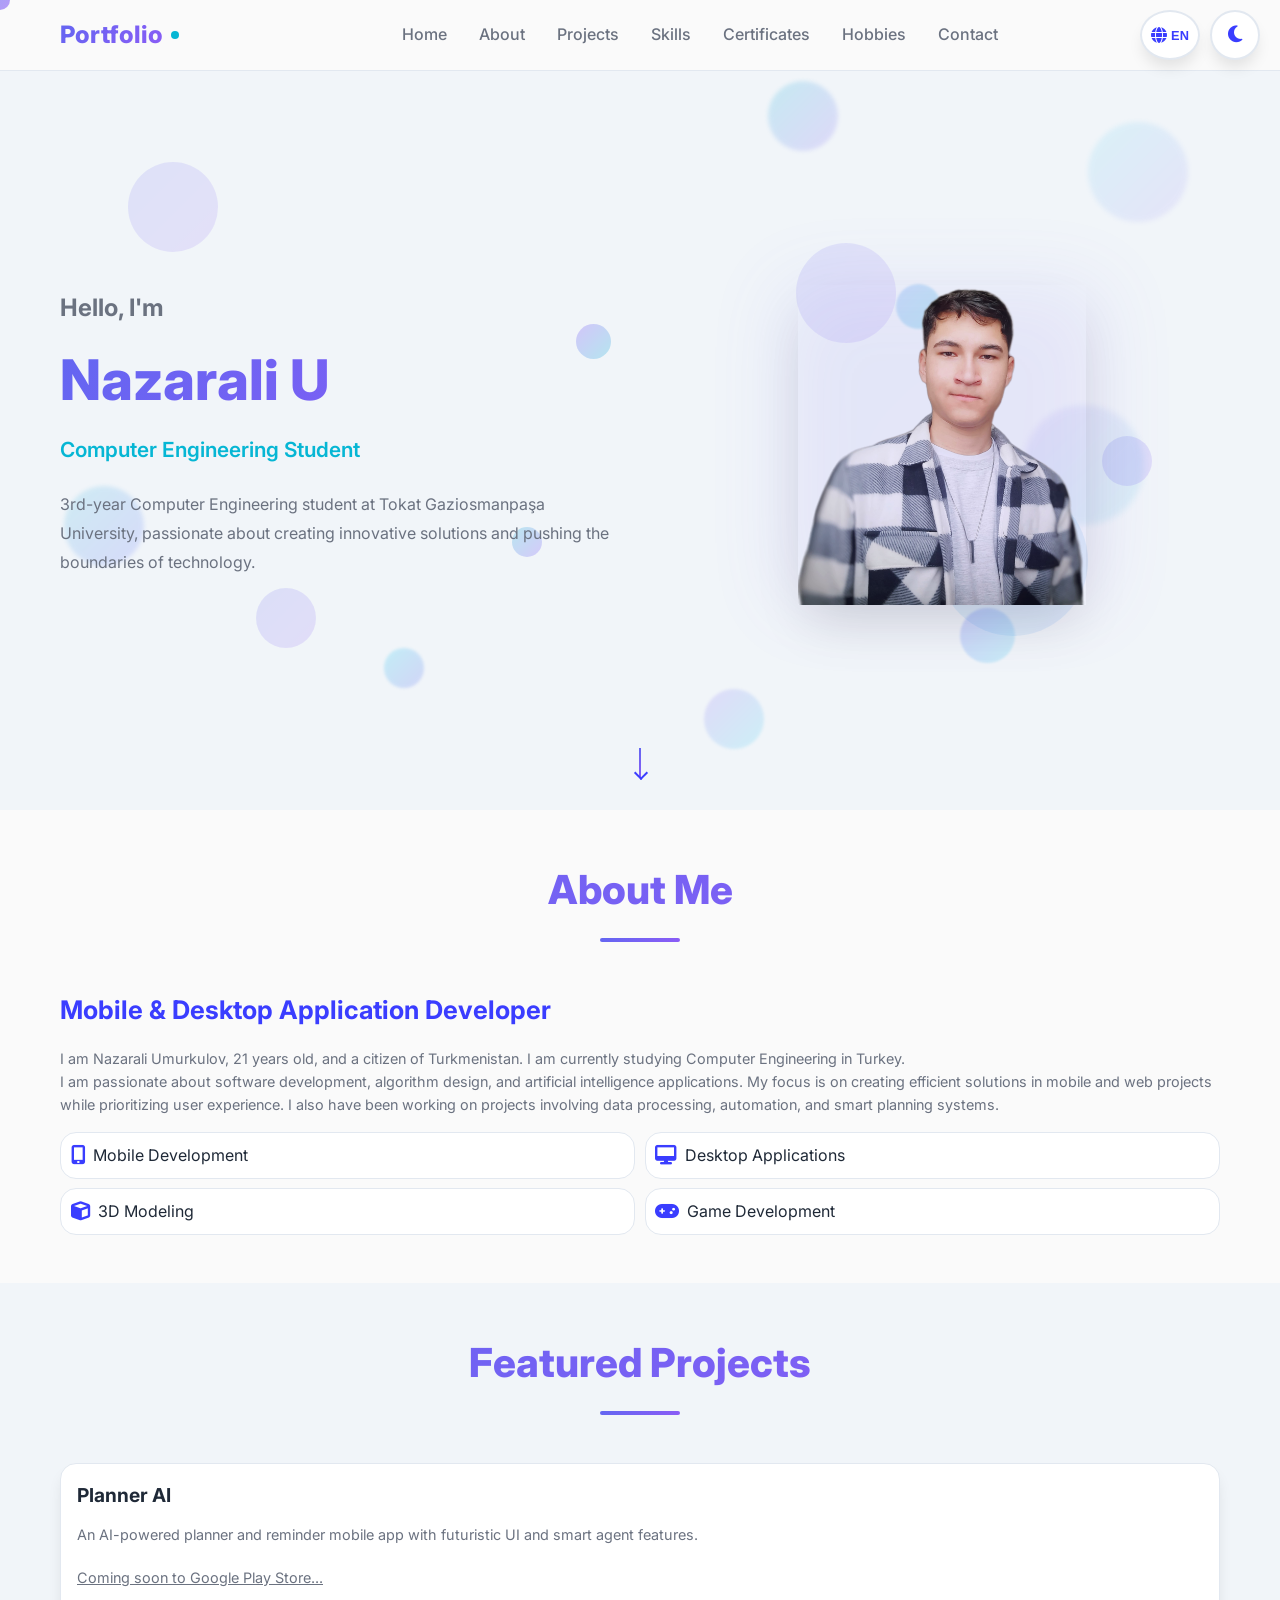
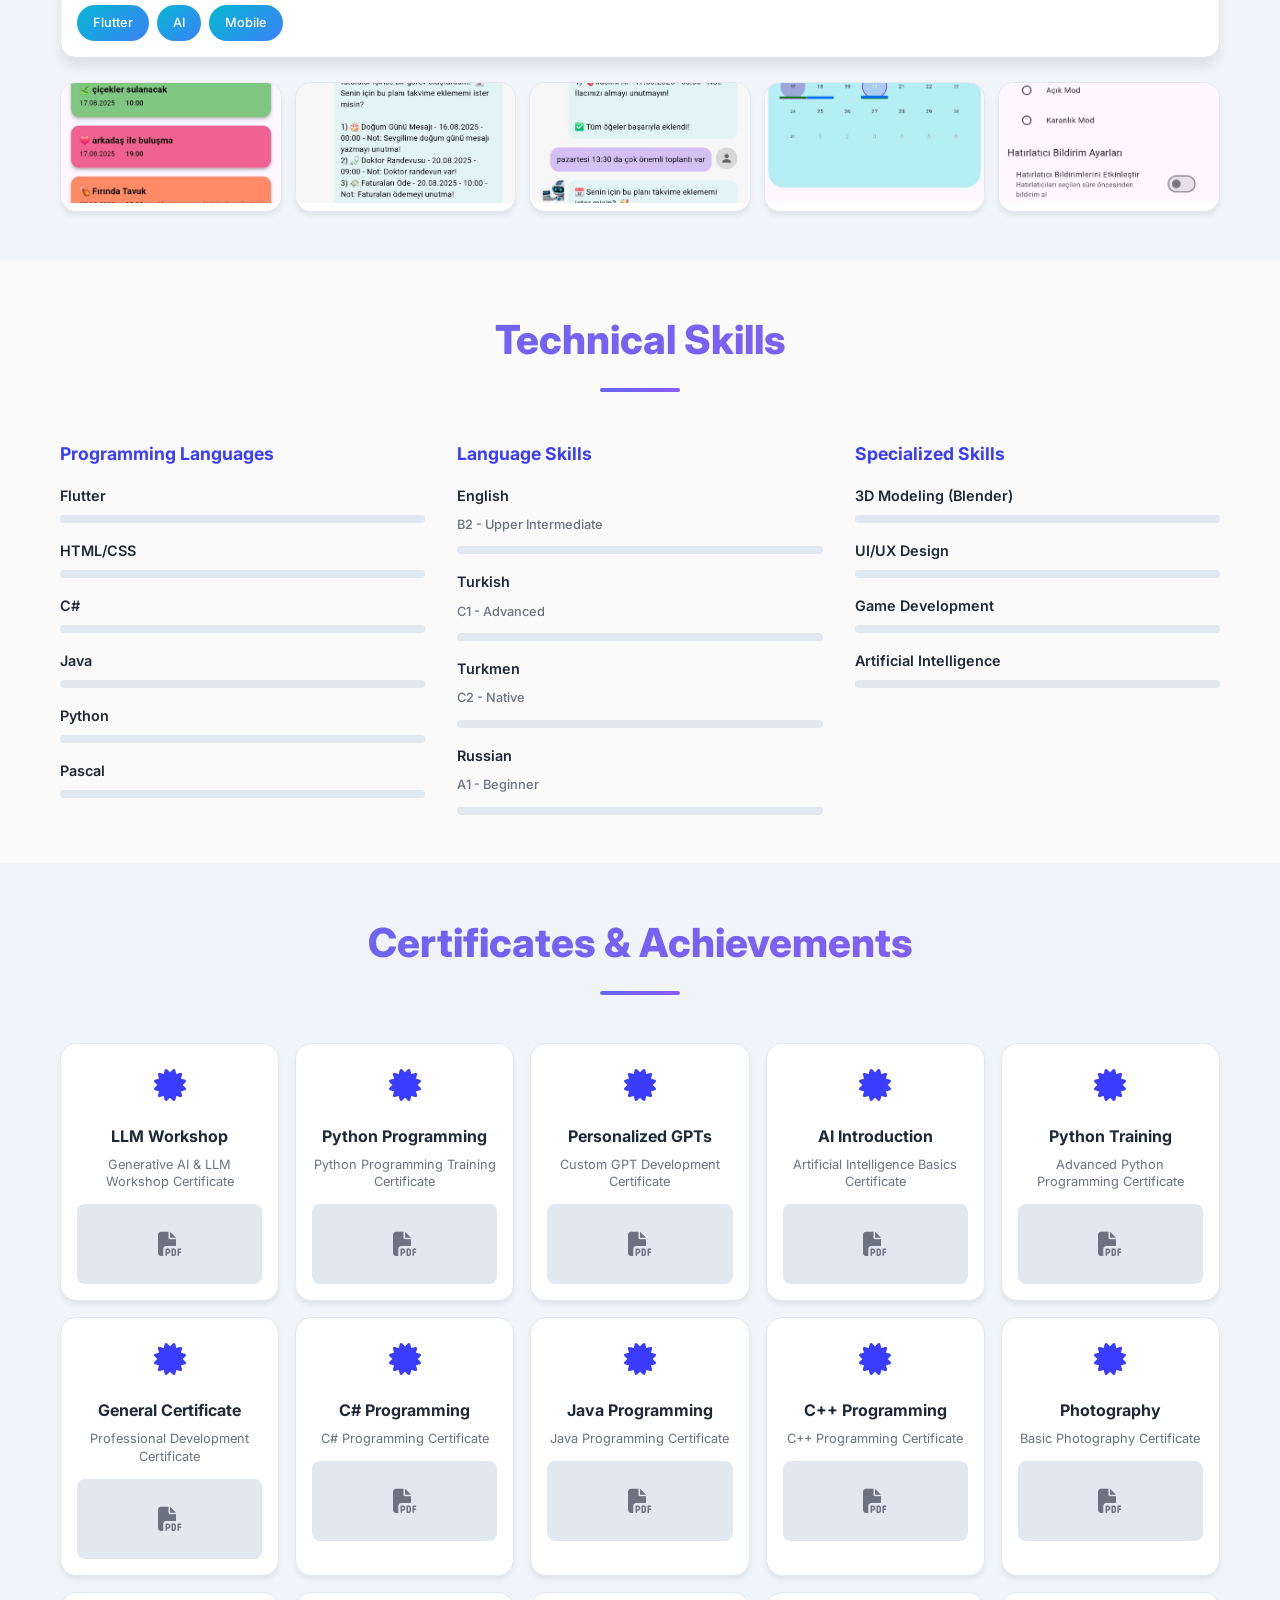
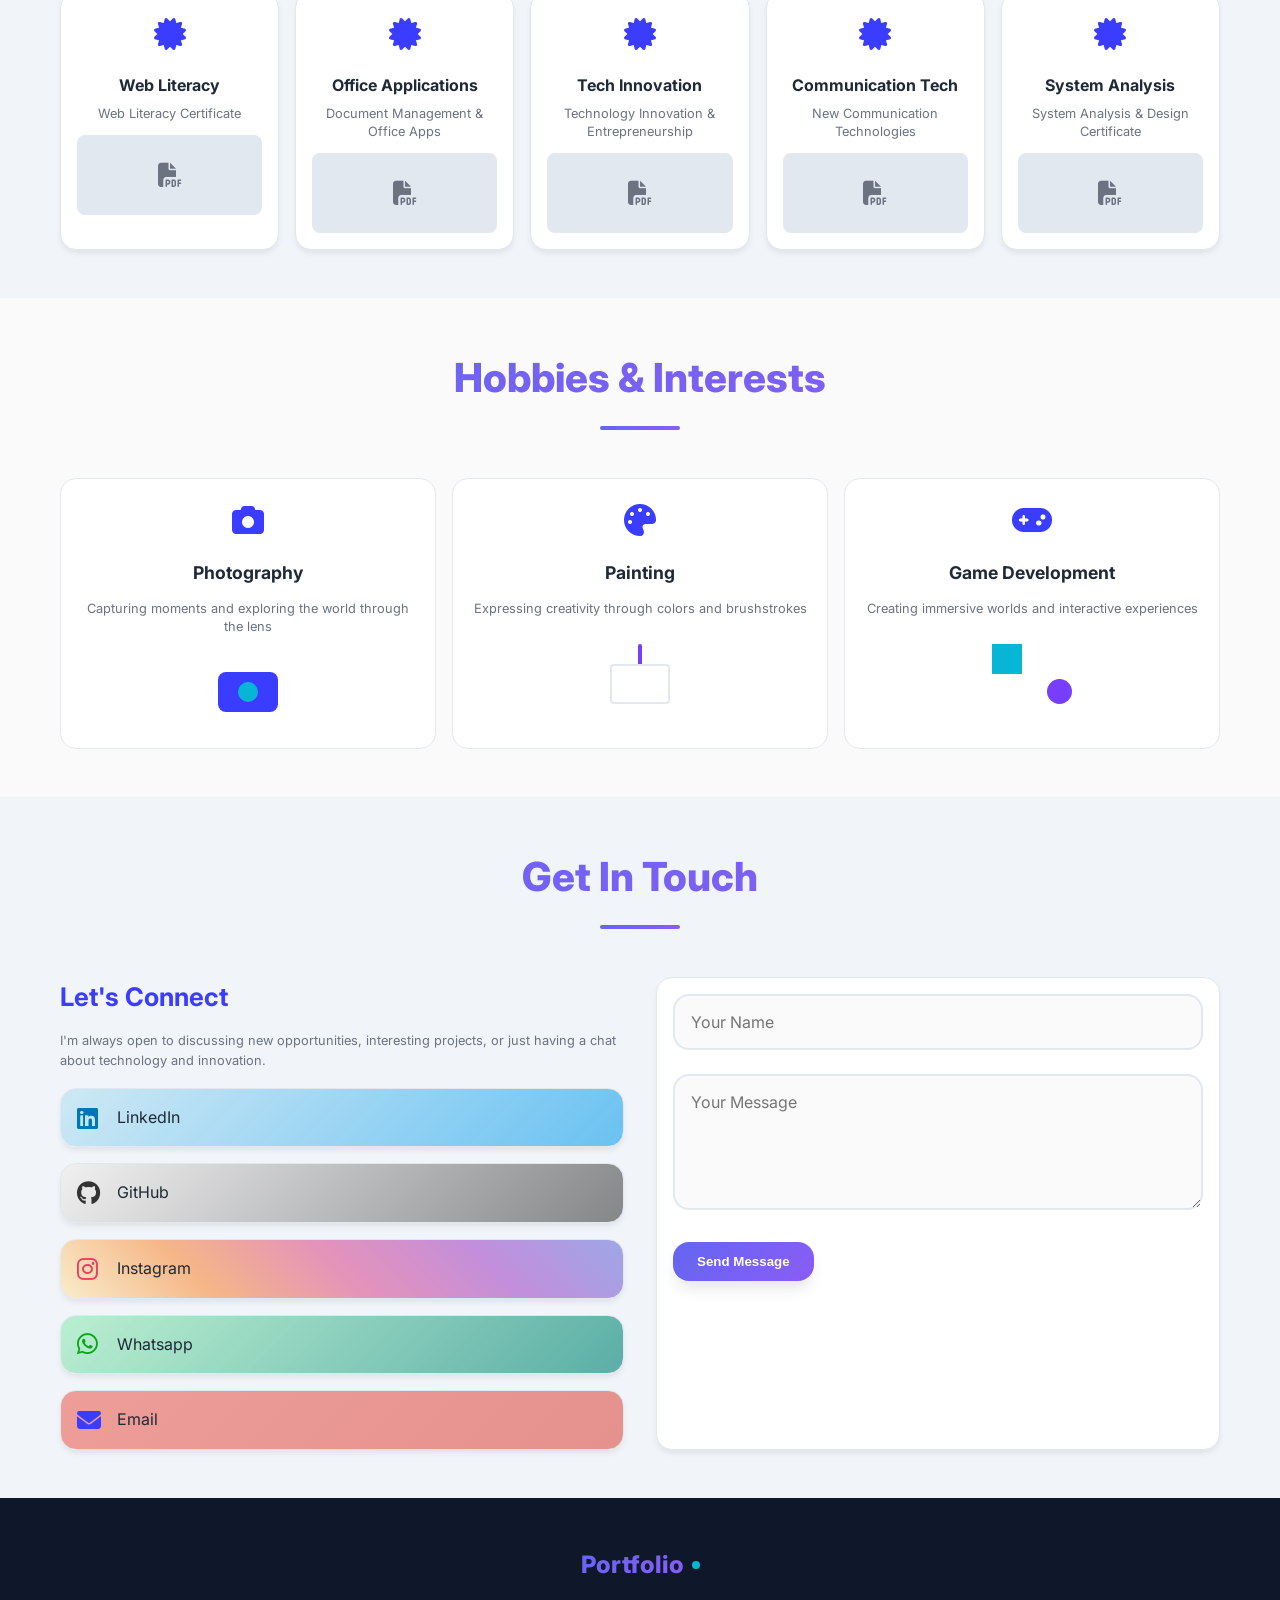
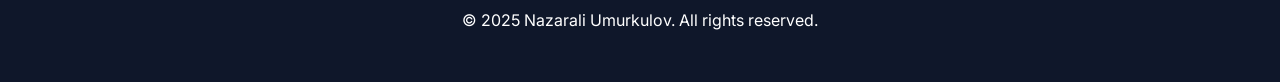
==== commit 90ab2a95: "Update google analytics added index.html" ====
--- a/index.html
+++ b/index.html
@@ -40,6 +40,15 @@
             originalError.apply(console, args);
         };
     </script>
+<!-- Google tag (gtag.js) -->
+<script async src="https://www.googletagmanager.com/gtag/js?id=G-T295JRQMQR"></script>
+<script>
+  window.dataLayer = window.dataLayer || [];
+  function gtag(){dataLayer.push(arguments);}
+  gtag('js', new Date());
+
+  gtag('config', 'G-T295JRQMQR');
+</script>
 </head>
 
 <body>
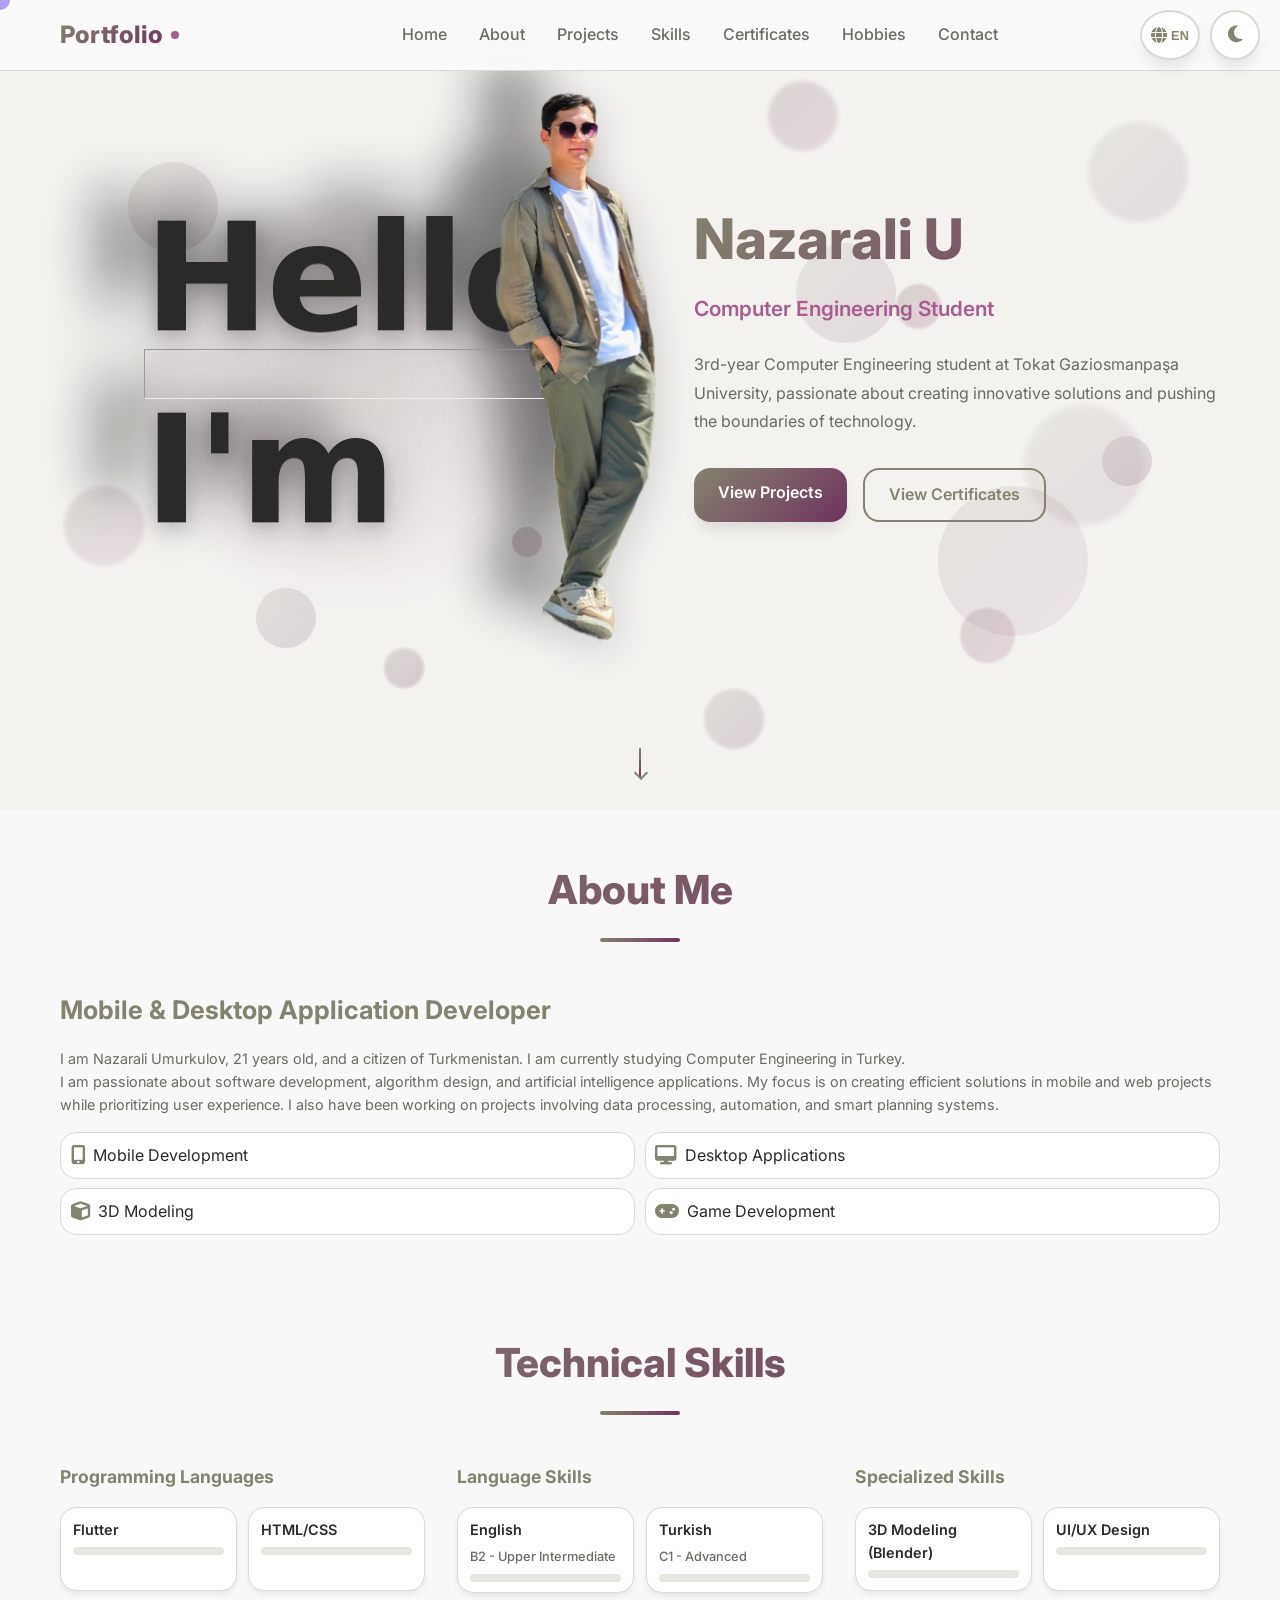
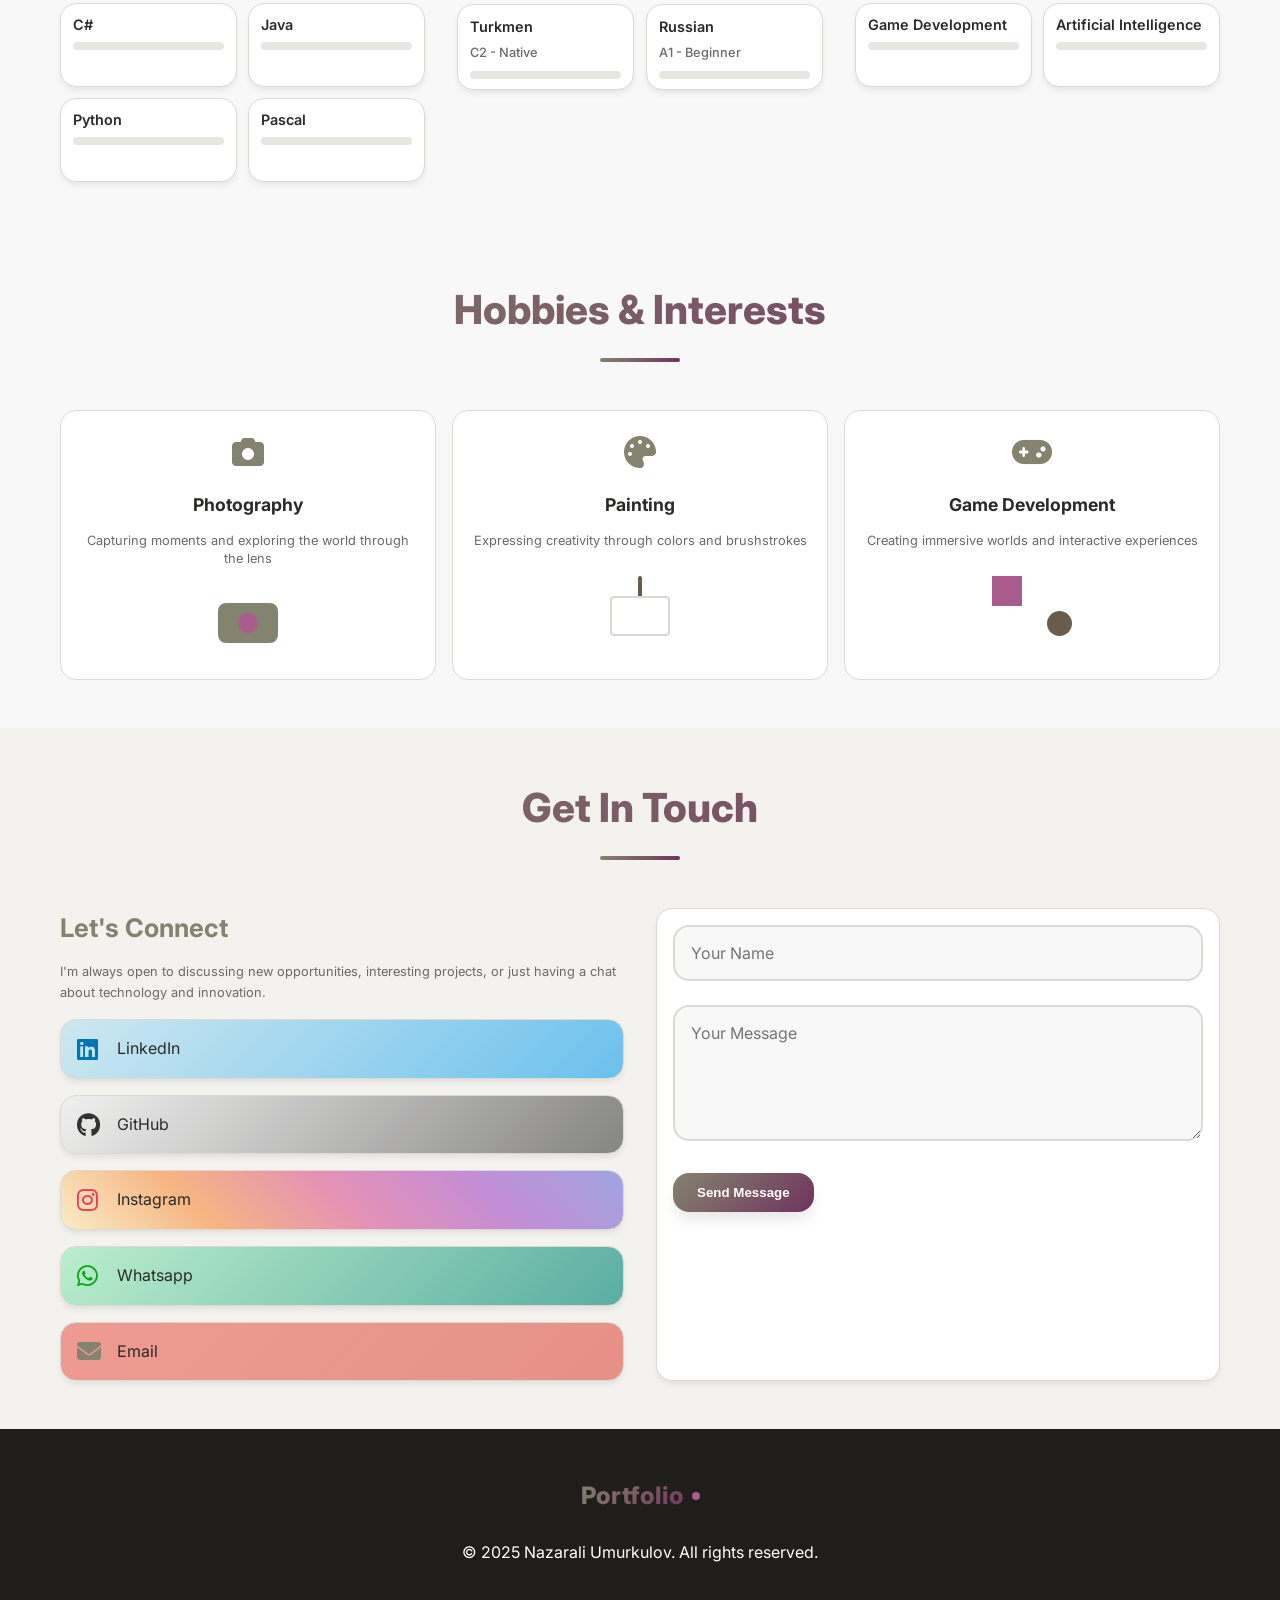
==== commit 77b56df7: "Add files via upload" ====
--- a/index.html
+++ b/index.html
@@ -7,7 +7,7 @@
     <meta http-equiv="X-Content-Type-Options" content="nosniff">
     <meta http-equiv="X-Frame-Options" content="DENY">
     <meta name="referrer" content="strict-origin-when-cross-origin">
-    <title>Portfolio - Computer Engineering Student & Developer</title>
+    <title>Portfolio - Nazarali Umurkulov</title>
     <link rel="stylesheet" href="styles.css">
     <link href="https://fonts.googleapis.com/css2?family=Inter:wght@300;400;500;600;700;800&display=swap"
         rel="stylesheet">
@@ -40,15 +40,15 @@
             originalError.apply(console, args);
         };
     </script>
-<!-- Google tag (gtag.js) -->
-<script async src="https://www.googletagmanager.com/gtag/js?id=G-T295JRQMQR"></script>
-<script>
-  window.dataLayer = window.dataLayer || [];
-  function gtag(){dataLayer.push(arguments);}
-  gtag('js', new Date());
-
-  gtag('config', 'G-T295JRQMQR');
-</script>
+    <!-- Google tag (gtag.js) -->
+    <script async src="https://www.googletagmanager.com/gtag/js?id=G-T295JRQMQR"></script>
+    <script>
+        window.dataLayer = window.dataLayer || [];
+        function gtag() { dataLayer.push(arguments); }
+        gtag('js', new Date());
+
+        gtag('config', 'G-T295JRQMQR');
+    </script>
 </head>
 
 <body>
@@ -87,15 +87,15 @@
     <nav class="navbar">
         <div class="nav-container">
             <div class="nav-logo">
-                <span class="logo-text">Portfolio</span>
+                <span class="logo-text"><a href="index.html">Portfolio</a></span>
                 <div class="logo-dot"></div>
             </div>
             <ul class="nav-menu">
                 <li><a href="#home" class="nav-link">Home</a></li>
                 <li><a href="#about" class="nav-link">About</a></li>
-                <li><a href="#projects" class="nav-link">Projects</a></li>
+                <li><a href="projects.html" class="nav-link">Projects</a></li>
                 <li><a href="#skills" class="nav-link">Skills</a></li>
-                <li><a href="#certificates" class="nav-link">Certificates</a></li>
+                <li><a href="certificates.html" class="nav-link">Certificates</a></li>
                 <li><a href="#hobbies" class="nav-link">Hobbies</a></li>
                 <li><a href="#contact" class="nav-link">Contact</a></li>
             </ul>
@@ -130,9 +130,22 @@
         </div>
         <div class="hero-container">
             <div class="hero-content">
+                <div class="homehero">
+                    <h1 class="homehero-title" aria-label="Computer Engineering">
+                        <span class="word-compute">Hell</span><span class="letter-o">
+                            <span class="letter-o-text">o</span>
+                            <div class="image-container">
+                                <img src="me/myp.png" class="leaning-photo" id="leaningPhoto" loading="eager"
+                                    decoding="async" alt="Profile Photo" />
+                            </div>
+                        </span>
+                        <br>
+                        <hr class="hrw">
+                        <span class="word-engineering"> I'm</span>
+                    </h1>
+                </div>
                 <div class="hero-text">
                     <h1 class="hero-title">
-                        <span class="title-line">Hello, I'm</span>
                         <span class="title-main">Nazarali Umurkulov</span>
                         <span class="title-subtitle">Computer Engineering Student</span>
                     </h1>
@@ -140,14 +153,13 @@
                         3rd-year Computer Engineering student at Tokat Gaziosmanpaşa University,
                         passionate about creating innovative solutions and pushing the boundaries of technology.
                     </p>
-                </div>
-                <div class="hero-image">
-                    <div class="image-container">
-                        <img src="me/myp.png" alt="Profile Photo" class="profile-photo">
-                        <div class="image-glow"></div>
-                    </div>
-                </div>
-            </div>
+                    <div class="hero-buttons" style="margin-top: 2rem; margin-bottom: 2rem;">
+                        <a href="projects.html" class="btn btn-primary btn-projects">View Projects</a>
+                        <a href="certificates.html" class="btn btn-secondary btn-certificates">Certificates</a>
+                    </div>
+                </div>
+            </div>
+            <br> <br>
         </div>
         <div class="scroll-indicator">
             <div class="scroll-arrow"></div>
@@ -195,50 +207,6 @@
             </div>
         </div>
     </section>
-    <!-- Projects Section -->
-    <section id="projects" class="projects">
-        <div class="container">
-            <div class="section-header">
-                <h2 class="section-title">Featured Projects</h2>
-                <div class="title-underline"></div>
-            </div>
-            <div class="projects-grid">
-                <div class="project-card featured">
-                    <div class="project-content">
-                        <h3>Planner AI</h3>
-                        <p>An AI-powered planner and reminder mobile app with futuristic UI and smart agent features.
-                            <br>
-                            <br>
-                            <u>Coming soon to Google Play Store...</u>
-                        </p>
-                        <div class="project-tech">
-                            <span class="tech-tag">Flutter</span>
-                            <span class="tech-tag">AI</span>
-                            <span class="tech-tag">Mobile</span>
-                        </div>
-                    </div>
-                </div>
-                <div class="project-gallery">
-                    <div class="gallery-item">
-                        <img src="planneraiscrnshots/s1.jpg" alt="Planner AI Screenshot 1">
-                    </div>
-                    <div class="gallery-item">
-                        <img src="planneraiscrnshots/s2.jpg" alt="Planner AI Screenshot 2">
-                    </div>
-                    <div class="gallery-item">
-                        <img src="planneraiscrnshots/s3.jpg" alt="Planner AI Screenshot 3">
-                    </div>
-                    <div class="gallery-item">
-                        <img src="planneraiscrnshots/s5.jpg" alt="Planner AI Screenshot 4">
-                    </div>
-                    <div class="gallery-item">
-                        <img src="planneraiscrnshots/s4.jpg" alt="Planner AI Screenshot 5">
-                    </div>
-                </div>
-            </div>
-        </div>
-    </section>
-
     <!-- Skills Section -->
     <section id="skills" class="skills">
         <div class="container">
@@ -355,169 +323,6 @@
             </div>
         </div>
     </section>
-
-    <!-- Certificates Section -->
-    <section id="certificates" class="certificates">
-        <div class="container">
-            <div class="section-header">
-                <h2 class="section-title">Certificates & Achievements</h2>
-                <div class="title-underline"></div>
-            </div>
-            <div class="certificates-grid">
-                <div class="certificate-card" data-pdf="cert/Üretken_Yapay_Zeka_ile_LLM_Atölyesi_Sertifika.pdf">
-                    <div class="certificate-icon">
-                        <i class="fas fa-certificate"></i>
-                    </div>
-                    <h3>LLM Workshop</h3>
-                    <p>Generative AI & LLM Workshop Certificate</p>
-                    <div class="certificate-preview">
-                        <i class="fas fa-file-pdf"></i>
-                    </div>
-                </div>
-                <div class="certificate-card" data-pdf="cert/Python_Programlama_Eğitimi_Sertifika.pdf">
-                    <div class="certificate-icon">
-                        <i class="fas fa-certificate"></i>
-                    </div>
-                    <h3>Python Programming</h3>
-                    <p>Python Programming Training Certificate</p>
-                    <div class="certificate-preview">
-                        <i class="fas fa-file-pdf"></i>
-                    </div>
-                </div>
-                <div class="certificate-card" data-pdf="cert/Kişiselleştirilmiş_GPT'ler__Sertifika.pdf">
-                    <div class="certificate-icon">
-                        <i class="fas fa-certificate"></i>
-                    </div>
-                    <h3>Personalized GPTs</h3>
-                    <p>Custom GPT Development Certificate</p>
-                    <div class="certificate-preview">
-                        <i class="fas fa-file-pdf"></i>
-                    </div>
-                </div>
-                <div class="certificate-card" data-pdf="cert/Yapay_Zekaya_Giriş_Sertifika.pdf">
-                    <div class="certificate-icon">
-                        <i class="fas fa-certificate"></i>
-                    </div>
-                    <h3>AI Introduction</h3>
-                    <p>Artificial Intelligence Basics Certificate</p>
-                    <div class="certificate-preview">
-                        <i class="fas fa-file-pdf"></i>
-                    </div>
-                </div>
-                <div class="certificate-card" data-pdf="cert/98917046150_pythonprogramlamaegitimi.pdf">
-                    <div class="certificate-icon">
-                        <i class="fas fa-certificate"></i>
-                    </div>
-                    <h3>Python Training</h3>
-                    <p>Advanced Python Programming Certificate</p>
-                    <div class="certificate-preview">
-                        <i class="fas fa-file-pdf"></i>
-                    </div>
-                </div>
-                <div class="certificate-card" data-pdf="cert/certificate.pdf">
-                    <div class="certificate-icon">
-                        <i class="fas fa-certificate"></i>
-                    </div>
-                    <h3>General Certificate</h3>
-                    <p>Professional Development Certificate</p>
-                    <div class="certificate-preview">
-                        <i class="fas fa-file-pdf"></i>
-                    </div>
-                </div>
-                <div class="certificate-card" data-pdf="cert/C#_Programlama_Sertifika.pdf">
-                    <div class="certificate-icon">
-                        <i class="fas fa-certificate"></i>
-                    </div>
-                    <h3>C# Programming</h3>
-                    <p>C# Programming Certificate</p>
-                    <div class="certificate-preview">
-                        <i class="fas fa-file-pdf"></i>
-                    </div>
-                </div>
-                <div class="certificate-card" data-pdf="cert/Java_certificate.pdf">
-                    <div class="certificate-icon">
-                        <i class="fas fa-certificate"></i>
-                    </div>
-                    <h3>Java Programming</h3>
-                    <p>Java Programming Certificate</p>
-                    <div class="certificate-preview">
-                        <i class="fas fa-file-pdf"></i>
-                    </div>
-                </div>
-                <div class="certificate-card" data-pdf="cert/C++_certificate.pdf">
-                    <div class="certificate-icon">
-                        <i class="fas fa-certificate"></i>
-                    </div>
-                    <h3>C++ Programming</h3>
-                    <p>C++ Programming Certificate</p>
-                    <div class="certificate-preview">
-                        <i class="fas fa-file-pdf"></i>
-                    </div>
-                </div>
-                <div class="certificate-card" data-pdf="cert/TEMEL_FOTOĞRAFÇILIK.pdf">
-                    <div class="certificate-icon">
-                        <i class="fas fa-certificate"></i>
-                    </div>
-                    <h3>Photography</h3>
-                    <p>Basic Photography Certificate</p>
-                    <div class="certificate-preview">
-                        <i class="fas fa-file-pdf"></i>
-                    </div>
-                </div>
-                <div class="certificate-card" data-pdf="cert/WEB_OKURYAZARLIĞI.pdf">
-                    <div class="certificate-icon">
-                        <i class="fas fa-certificate"></i>
-                    </div>
-                    <h3>Web Literacy</h3>
-                    <p>Web Literacy Certificate</p>
-                    <div class="certificate-preview">
-                        <i class="fas fa-file-pdf"></i>
-                    </div>
-                </div>
-                <div class="certificate-card" data-pdf="cert/BELGE_YÖNETIMI_VE_OFIS_UYGULAMALARI.pdf">
-                    <div class="certificate-icon">
-                        <i class="fas fa-certificate"></i>
-                    </div>
-                    <h3>Office Applications</h3>
-                    <p>Document Management & Office Apps</p>
-                    <div class="certificate-preview">
-                        <i class="fas fa-file-pdf"></i>
-                    </div>
-                </div>
-                <div class="certificate-card" data-pdf="cert/TEKNOLOJI_INOVASYON_GIRIŞIMCILIK.pdf">
-                    <div class="certificate-icon">
-                        <i class="fas fa-certificate"></i>
-                    </div>
-                    <h3>Tech Innovation</h3>
-                    <p>Technology Innovation & Entrepreneurship</p>
-                    <div class="certificate-preview">
-                        <i class="fas fa-file-pdf"></i>
-                    </div>
-                </div>
-                <div class="certificate-card" data-pdf="cert/YENİ_ILETIŞIM_TEKNOLOJILERI.pdf">
-                    <div class="certificate-icon">
-                        <i class="fas fa-certificate"></i>
-                    </div>
-                    <h3>Communication Tech</h3>
-                    <p>New Communication Technologies</p>
-                    <div class="certificate-preview">
-                        <i class="fas fa-file-pdf"></i>
-                    </div>
-                </div>
-                <div class="certificate-card" data-pdf="cert/SISTEM_ANALIZI_VE_TASARIMI.pdf">
-                    <div class="certificate-icon">
-                        <i class="fas fa-certificate"></i>
-                    </div>
-                    <h3>System Analysis</h3>
-                    <p>System Analysis & Design Certificate</p>
-                    <div class="certificate-preview">
-                        <i class="fas fa-file-pdf"></i>
-                    </div>
-                </div>
-            </div>
-        </div>
-    </section>
-
     <!-- Hobbies Section -->
     <section id="hobbies" class="hobbies">
         <div class="container">
@@ -633,35 +438,6 @@
         </div>
     </footer>
 
-    <!-- Modal for Project Gallery -->
-    <div class="modal" id="projectModal">
-        <div class="modal-content">
-            <span class="close-modal">&times;</span>
-            <div class="modal-body">
-                <button class="modal-nav prev-btn" id="prevBtn">
-                    <i class="fas fa-chevron-left"></i>
-                </button>
-                <img src="" alt="Project Screenshot" id="modalImage">
-                <button class="modal-nav next-btn" id="nextBtn">
-                    <i class="fas fa-chevron-right"></i>
-                </button>
-            </div>
-            <div class="modal-footer">
-                <span class="image-counter" id="imageCounter">1 / 5</span>
-            </div>
-        </div>
-    </div>
-
-    <!-- Modal for Certificates -->
-    <div class="certificate-modal" id="certificateModal">
-        <div class="certificate-modal-content">
-            <span class="close-modal">&times;</span>
-            <div class="certificate-modal-body">
-                <iframe id="certificateFrame" src="" frameborder="0"></iframe>
-            </div>
-        </div>
-    </div>
-
     <script src="script.js"></script>
 </body>
 
--- a/styles.css
+++ b/styles.css
@@ -5,41 +5,137 @@
     box-sizing: border-box;
 }
 
+.hrw {
+    height: 50px;
+}
+
 :root {
+    --gap-from-r: 1.3em;
+    /* R harfine yatay mesafe */
+    --footing-offset: 2em;
+    /* R tabanına düşey mesafe */
+    --photo-height: min(65vh, 450px);
+    /* Fotoğraf yüksekliği (önemli kısım) */
     /* Light Theme Colors */
-    --primary-color: #3a3dff;
-    --secondary-color: #783efd;
-    --accent-color: #06b6d4;
-    --text-primary: #1f2937;
-    --text-secondary: #6b7280;
-    --bg-primary: #fafafa;
-    --bg-secondary: #f1f5f9;
-    --bg-tertiary: #e2e8f0;
-    --bg-dark: #0f172a;
+    --primary-color: #84836f;
+    /* khaki */
+    --secondary-color: #695b4e;
+    /* coffee */
+    --accent-color: #aa5c8f;
+    /* light purple accent */
+    --text-primary: #2a2a28;
+    --text-secondary: #6b6a64;
+    --bg-primary: #f8f8f8;
+    /* ana-beyaz */
+    --bg-secondary: #f3f2ef;
+    --bg-tertiary: #e8e6e1;
+    --bg-dark: #1f1e1b;
     --card-bg: #ffffff;
-    --border-color: #e2e8f0;
+    --border-color: #dad9d4;
     --shadow-light: 0 4px 6px -1px rgba(0, 0, 0, 0.08);
     --shadow-medium: 0 10px 15px -3px rgba(0, 0, 0, 0.1);
     --shadow-heavy: 0 25px 50px -12px rgba(0, 0, 0, 0.15);
-    --gradient-primary: linear-gradient(135deg, #6366f1 0%, #8b5cf6 100%);
-    --gradient-secondary: linear-gradient(135deg, #06b6d4 0%, #3b82f6 100%);
+    --gradient-primary: linear-gradient(135deg, #84836f 0%, #70335e 100%);
+    --gradient-secondary: linear-gradient(135deg, #695b4e 0%, #aa5c8f 100%);
     --border-radius: 16px;
     --transition: all 0.3s cubic-bezier(0.4, 0, 0.2, 1);
 }
 
+.homehero {
+    margin: 20px;
+    position: relative;
+    padding: clamp(32px, 6vw, 96px) clamp(16px, 5vw, 80px);
+    overflow: visible;
+    isolation: isolate;
+    /* referans noktası */
+    display: inline-block;
+    filter: drop-shadow(-4.5vw -3.5vh 25px rgba(0, 0, 0, 0.458));
+}
+
+.homehero-title {
+    font-family: ui-sans-serif, system-ui, -apple-system, Segoe UI, Roboto, "Helvetica Neue", Arial, "Noto Sans", "Apple Color Emoji", "Segoe UI Emoji";
+    font-weight: 800;
+    line-height: 0.95;
+    letter-spacing: -0.02em;
+    font-size: 150px;
+    margin: 0;
+    position: relative;
+    display: inline-block;
+    z-index: 1;
+    white-space: nowrap;
+    font-size: clamp(60px, 12vw, 150px);
+}
+
+.word-compute,
+.letter-o,
+.word-engineering {
+    display: inline-block;
+}
+
+.letter-o {
+    position: relative;
+    display: inline-block;
+}
+
+/* Fotoğrafın temel stili */
+.leaning-photo {
+    pointer-events: none;
+    user-select: none;
+    z-index: 2;
+    transition: transform 300ms ease;
+    animation: bounce 5s infinite;
+}
+
+@keyframes bounce {
+
+    0%,
+    20%,
+    50%,
+    80%,
+    100% {
+        /* Başlangıçtaki transform değerlerinizi koruyun */
+        transform: translateY(-15%) scale(1.6);
+    }
+
+    40% {
+        /* Orijinal -15% kaydırmaya ek olarak yukarı sıçrayın */
+        transform: translateY(calc(-15% - 20px)) scale(1.6);
+    }
+
+    60% {
+        /* Orijinal -15% kaydırmaya ek olarak daha kısa sıçrayın */
+        transform: translateY(calc(-15% - 10px)) scale(1.6);
+    }
+}
+
+#leaningPhoto {
+    position: absolute;
+    right: -0.65em;
+    top: 100%;
+    transform: translateY(-15%) scale(1.6);
+    width: 0.7em;
+    height: auto;
+    transform-origin: bottom right;
+    object-fit: contain;
+}
+
+
 /* Dark Theme Colors */
 [data-theme="dark"] {
-    --primary-color: #818cf8;
-    --secondary-color: #a78bfa;
-    --accent-color: #22d3ee;
-    --text-primary: #f1f5f9;
-    --text-secondary: #cbd5e1;
-    --bg-primary: #0f172a;
-    --bg-secondary: #1e293b;
-    --bg-tertiary: #334155;
-    --bg-dark: #020617;
-    --card-bg: #1e293b;
-    --border-color: #334155;
+    --primary-color: #c8c5b1;
+    /* light khaki for dark bg */
+    --secondary-color: #b39a86;
+    /* soft coffee */
+    --accent-color: #d889b7;
+    /* bright accent */
+    --text-primary: #f3f2ef;
+    --text-secondary: #c7c3bb;
+    --bg-primary: #161513;
+    --bg-secondary: #1f1e1a;
+    --bg-tertiary: #2a2823;
+    --bg-dark: #0f0e0c;
+    --card-bg: #23221e;
+    --border-color: #3a3833;
     --shadow-light: 0 4px 6px -1px rgba(0, 0, 0, 0.3);
     --shadow-medium: 0 10px 15px -3px rgba(0, 0, 0, 0.4);
     --shadow-heavy: 0 25px 50px -12px rgba(0, 0, 0, 0.5);
@@ -194,6 +290,48 @@
 
 /* Responsive adjustments for theme toggle and language selector */
 @media (max-width: 768px) {
+    .homehero-title {
+        font-size: 80px;
+        text-align: center;
+        white-space: normal;
+    }
+
+    :root {
+        --photo-height: min(55vh, 380px);
+        --lean-angle: -8deg;
+        --gap-from-r: 1em;
+        --footing-offset: 1.5em;
+    }
+
+    .leaning-photo {
+        position: relative;
+        height: 40vh;
+        transform: rotate(0deg);
+        margin: 20px auto;
+        display: block;
+        left: auto !important;
+        top: auto !important;
+    }
+
+    .image-container {
+        position: static;
+        margin: 20px 0;
+    }
+
+    .hero-content {
+        flex-direction: column;
+    }
+
+    .hero-text {
+        text-align: center;
+        padding: 0 20px;
+    }
+
+    .hero-title {
+        flex-direction: column;
+        align-items: center;
+    }
+
     .theme-toggle {
         top: 15px;
         right: 70px;
@@ -228,6 +366,21 @@
 }
 
 @media (max-width: 480px) {
+    :root {
+        --photo-height: min(45vh, 300px);
+        --lean-angle: -5deg;
+        --gap-from-r: 0.8em;
+        --footing-offset: 1.2em;
+    }
+
+    .hrw {
+        height: 30px;
+    }
+
+    .homehero-title {
+        font-size: 70px;
+    }
+
     .theme-toggle {
         top: 10px;
         right: 70px;
@@ -270,6 +423,25 @@
 
 /* Extra small screens */
 @media (max-width: 360px) {
+    :root {
+        --photo-height: min(40vh, 250px);
+        --lean-angle: -3deg;
+        --gap-from-r: 0.6em;
+        --footing-offset: 1em;
+    }
+
+    .hrw {
+        height: 30px;
+    }
+
+    .homehero-title {
+        font-size: 60px;
+    }
+
+    .title-main {
+        font-size: 1.8rem;
+    }
+
     .language-selector {
         top: 10px;
         right: 100px;
@@ -421,11 +593,10 @@
 .hero {
     min-height: 90vh;
     display: flex;
-    align-items: center;
     position: relative;
     overflow: hidden;
     background: var(--bg-secondary);
-    padding-top: 80px;
+    padding-top: 110px;
 }
 
 .hero-background {
@@ -506,7 +677,7 @@
     height: 70px;
     top: 10%;
     left: 60%;
-    background: linear-gradient(135deg, #06b6d4 0%, #8b5cf6 100%);
+    background: var(--gradient-secondary);
     animation-delay: 1.2s;
     opacity: 0.18;
     filter: blur(2px);
@@ -517,7 +688,7 @@
     height: 40px;
     top: 80%;
     left: 30%;
-    background: linear-gradient(135deg, #22d3ee 0%, #6366f1 100%);
+    background: var(--gradient-primary);
     animation-delay: 2.7s;
     opacity: 0.22;
     filter: blur(1.5px);
@@ -528,7 +699,7 @@
     height: 120px;
     top: 50%;
     left: 80%;
-    background: linear-gradient(135deg, #8b5cf6 0%, #06b6d4 100%);
+    background: var(--gradient-primary);
     animation-delay: 0.8s;
     opacity: 0.10;
     filter: blur(3px);
@@ -539,7 +710,7 @@
     height: 55px;
     top: 75%;
     left: 75%;
-    background: linear-gradient(135deg, #3a3dff 0%, #22d3ee 100%);
+    background: var(--gradient-secondary);
     animation-delay: 3.5s;
     opacity: 0.19;
     filter: blur(1px);
@@ -550,7 +721,7 @@
     height: 35px;
     top: 40%;
     left: 45%;
-    background: linear-gradient(135deg, #783efd 0%, #06b6d4 100%);
+    background: var(--gradient-primary);
     animation-delay: 1.7s;
     opacity: 0.25;
     filter: blur(0.5px);
@@ -561,7 +732,7 @@
     height: 80px;
     top: 60%;
     left: 5%;
-    background: linear-gradient(135deg, #06b6d4 0%, #3a3dff 100%);
+    background: var(--gradient-secondary);
     animation-delay: 2.2s;
     opacity: 0.14;
     filter: blur(2px);
@@ -572,7 +743,7 @@
     height: 100px;
     top: 15%;
     left: 85%;
-    background: linear-gradient(135deg, #22d3ee 0%, #8b5cf6 100%);
+    background: var(--gradient-primary);
     animation-delay: 0.5s;
     opacity: 0.11;
     filter: blur(2.5px);
@@ -583,7 +754,7 @@
     height: 45px;
     top: 35%;
     left: 70%;
-    background: linear-gradient(135deg, #3b82f6 0%, #06b6d4 100%);
+    background: var(--gradient-secondary);
     animation-delay: 2.9s;
     opacity: 0.21;
     filter: blur(1px);
@@ -594,7 +765,7 @@
     height: 60px;
     top: 85%;
     left: 55%;
-    background: linear-gradient(135deg, #8b5cf6 0%, #22d3ee 100%);
+    background: var(--gradient-primary);
     animation-delay: 1.4s;
     opacity: 0.17;
     filter: blur(1.5px);
@@ -605,7 +776,7 @@
     height: 30px;
     top: 65%;
     left: 40%;
-    background: linear-gradient(135deg, #06b6d4 0%, #783efd 100%);
+    background: var(--gradient-secondary);
     animation-delay: 3.8s;
     opacity: 0.23;
     filter: blur(0.5px);
@@ -792,37 +963,6 @@
     transform: scale(1.05);
 }
 
-.image-glow {
-    position: absolute;
-    top: 50%;
-    left: 50%;
-    transform: translate(-50%, -50%);
-    width: 320px;
-    /* Match max photo dimensions */
-    height: 320px;
-    /* Match max photo dimensions */
-    background: var(--gradient-primary);
-    border-radius: 0;
-    /* Match photo shape */
-    opacity: 0.1;
-    filter: blur(40px);
-    animation: glowPulse 3s ease-in-out infinite;
-}
-
-@keyframes glowPulse {
-
-    0%,
-    100% {
-        opacity: 0.08;
-        transform: translate(-50%, -50%) scale(1);
-    }
-
-    50% {
-        opacity: 0.15;
-        transform: translate(-50%, -50%) scale(1.1);
-    }
-}
-
 .scroll-indicator {
     position: absolute;
     bottom: 2rem;
@@ -1168,16 +1308,36 @@
 }
 
 .skill-items {
-    display: flex;
-    flex-direction: column;
-    gap: 1rem;
-    /* Further reduced from 1.2rem */
+    display: grid;
+    grid-template-columns: repeat(2, minmax(180px, 1fr));
+    gap: 0.7rem;
 }
 
 .skill-item {
     display: flex;
     flex-direction: column;
-    gap: 0.5rem;
+    gap: 0.35rem;
+    background: var(--card-bg);
+    border: 1px solid var(--border-color);
+    border-radius: var(--border-radius);
+    padding: 0.6rem 0.75rem;
+    box-shadow: var(--shadow-light);
+    transition: var(--transition);
+    min-height: 84px;
+}
+
+/* Normalize accidental nested bars without changing HTML */
+.skill-bar .skill-bar {
+    background: transparent;
+    height: 100%;
+    border-radius: 0;
+    padding: 0;
+}
+
+.skill-item:hover {
+    transform: translateY(-3px);
+    box-shadow: var(--shadow-medium);
+    border-color: var(--primary-color);
 }
 
 .skill-name {
@@ -1190,13 +1350,13 @@
     font-size: 0.8rem;
     color: var(--text-secondary);
     font-weight: 500;
-    margin-bottom: 0.2rem;
+    margin-bottom: 0.1rem;
 }
 
 .skill-bar {
     height: 8px;
     background: var(--bg-tertiary);
-    border-radius: 4px;
+    border-radius: 9999px;
     overflow: hidden;
     position: relative;
 }
@@ -1204,10 +1364,23 @@
 .skill-progress {
     height: 100%;
     background: var(--gradient-primary);
-    border-radius: 4px;
+    border-radius: 9999px;
     width: 0;
     transition: width 2s ease-in-out;
     position: relative;
+}
+
+/* Category-specific colors */
+#skills .skill-category:nth-of-type(1) .skill-progress {
+    background: linear-gradient(135deg, var(--accent-color) 0%, #70335e 100%);
+}
+
+#skills .skill-category:nth-of-type(2) .skill-progress {
+    background: linear-gradient(135deg, #b6b49b 0%, #84836f 100%);
+}
+
+#skills .skill-category:nth-of-type(3) .skill-progress {
+    background: linear-gradient(135deg, #c29b7f 0%, #695b4e 100%);
 }
 
 .skill-progress::after {
@@ -1267,7 +1440,7 @@
     left: -100%;
     width: 100%;
     height: 100%;
-    background: linear-gradient(90deg, transparent, rgba(99, 102, 241, 0.1), transparent);
+    background: linear-gradient(90deg, transparent, rgba(170, 92, 143, 0.10), transparent);
     transition: var(--transition);
 }
 
@@ -1688,7 +1861,7 @@
 .form-group textarea:focus {
     outline: none;
     border-color: var(--primary-color);
-    box-shadow: 0 0 0 3px rgba(99, 102, 241, 0.1);
+    box-shadow: 0 0 0 3px rgba(132, 131, 111, 0.15);
 }
 
 .form-group textarea {
@@ -2023,6 +2196,12 @@
         grid-template-columns: repeat(2, 1fr);
     }
 
+    /* Make skill cards single column on mobile */
+    .skill-items {
+        grid-template-columns: 1fr;
+        gap: 0.7rem;
+    }
+
     .project-gallery {
         grid-template-columns: repeat(auto-fit, minmax(120px, 1fr));
         /* Even smaller on mobile */
@@ -2125,6 +2304,12 @@
         grid-template-columns: repeat(auto-fit, minmax(120px, 1fr));
         gap: 0.6rem;
     }
+
+    /* Ensure comfortable spacing on very small screens */
+    .skill-items {
+        grid-template-columns: 1fr;
+        gap: 0.7rem;
+    }
 }
 
 /* Animation Classes */
@@ -2213,4 +2398,142 @@
     .modal-nav i {
         font-size: 0.8rem;
     }
+}
+
+/* ===== Depth & Elegance Enhancements (additive) ===== */
+/* Subtle ambient glow behind the hero headline block */
+.homehero::before {
+    content: '';
+    position: absolute;
+    left: 50%;
+    top: 55%;
+    transform: translate(-50%, -50%);
+    width: min(900px, 80%);
+    height: min(520px, 80%);
+    pointer-events: none;
+    background: radial-gradient(60% 60% at 50% 50%, rgba(132, 131, 111, 0.28) 0%, rgba(170, 92, 143, 0.16) 38%, rgba(112, 51, 94, 0.08) 70%, rgba(0, 0, 0, 0) 85%);
+    filter: blur(28px);
+    opacity: 0.6;
+    z-index: 0;
+}
+
+/* Multi-layer, tasteful text depth for "Hello I'm" */
+.homehero-title {
+    filter: drop-shadow(0 8px 22px rgba(2, 6, 23, 0.16));
+}
+
+.homehero-title .word-compute,
+.homehero-title .word-engineering,
+.homehero-title .letter-o {
+    text-shadow:
+        0 1px 0 rgba(2, 6, 23, 0.28),
+        0 8px 24px rgba(2, 6, 23, 0.14),
+        0 2px 14px rgba(132, 131, 111, 0.18);
+    transition: transform 300ms ease, text-shadow 300ms ease, filter 300ms ease;
+}
+
+.homehero:hover .word-compute,
+.homehero:hover .word-engineering,
+.homehero:hover .letter-o {
+    text-shadow:
+        0 2px 0 rgba(2, 6, 23, 0.35),
+        0 14px 34px rgba(2, 6, 23, 0.22),
+        0 4px 18px rgba(132, 131, 111, 0.26);
+}
+
+/* Soft aura and floor shadow for photo to make it feel grounded */
+.image-container::before {
+    content: '';
+    position: absolute;
+    left: 50%;
+    top: 35%;
+    transform: translateX(-50%);
+    width: 75%;
+    height: 70%;
+    background: radial-gradient(ellipse at center, rgba(132, 131, 111, 0.30) 0%, rgba(170, 92, 143, 0.16) 40%, rgba(112, 51, 94, 0.08) 70%, rgba(0, 0, 0, 0) 80%);
+    filter: blur(20px);
+    opacity: 0.75;
+    z-index: 0;
+}
+
+.image-container::after {
+    content: '';
+    position: absolute;
+    left: 50%;
+    bottom: -2px;
+    transform: translateX(-50%);
+    width: min(480px, 70%);
+    height: 26px;
+    background: radial-gradient(ellipse at center, rgba(2, 6, 23, 0.40) 0%, rgba(2, 6, 23, 0.18) 45%, rgba(2, 6, 23, 0.00) 75%);
+    filter: blur(8px);
+    opacity: 0.5;
+    z-index: 0;
+}
+
+/* Gentle interactive motion for the photo on hover */
+.homehero:hover #leaningPhoto {
+    transform: translateY(-17%) scale(1.62) rotate(-2deg) translateX(4px);
+}
+
+/* Slight depth change on hover for the headline */
+.homehero:hover .homehero-title {
+    filter: drop-shadow(0 12px 30px rgba(2, 6, 23, 0.24));
+}
+
+/* Mobile tuning for the new visual layers */
+@media (max-width: 768px) {
+    .homehero::before {
+        width: 95%;
+        height: 65%;
+        filter: blur(22px);
+        opacity: 0.55;
+    }
+
+    .image-container::before {
+        width: 85%;
+        height: 65%;
+        filter: blur(16px);
+        opacity: 0.6;
+    }
+
+    .image-container::after {
+        width: 80%;
+        height: 20px;
+        filter: blur(7px);
+        opacity: 0.45;
+    }
+
+    .homehero:hover #leaningPhoto {
+        transform: translateY(-15%) scale(1.6) rotate(-2deg) translateX(2px);
+    }
+}
+
+@media (max-width: 480px) {
+    .homehero::before {
+        width: 100%;
+        height: 55%;
+        filter: blur(18px);
+        opacity: 0.5;
+    }
+
+    .image-container::before {
+        width: 90%;
+        height: 60%;
+        filter: blur(14px);
+        opacity: 0.55;
+    }
+
+    .image-container::after {
+        width: 85%;
+        height: 16px;
+        filter: blur(6px);
+        opacity: 0.4;
+    }
+}
+
+/* Skill kartları her ekranda 2 sütun kalsın */
+.skill-items {
+    display: grid;
+    grid-template-columns: repeat(2, minmax(120px, 1fr)) !important;
+    gap: 0.7rem;
 }
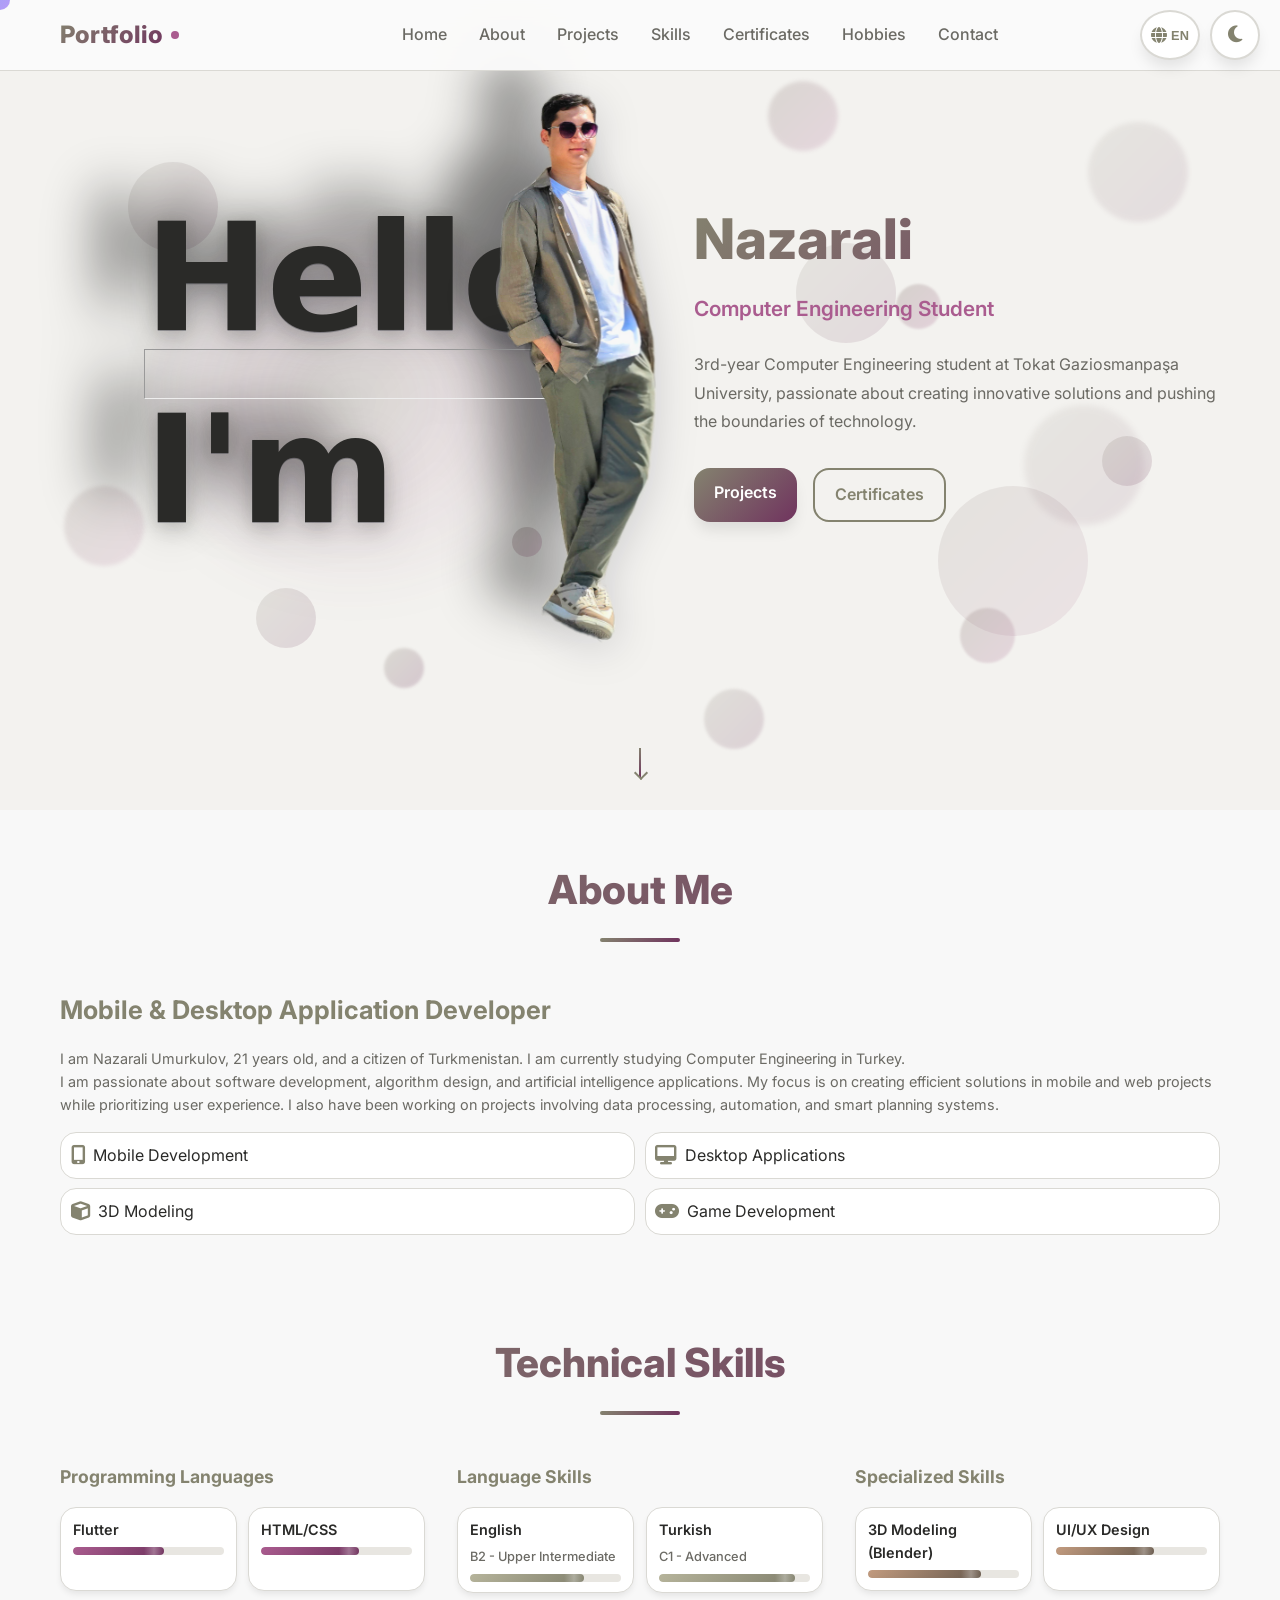
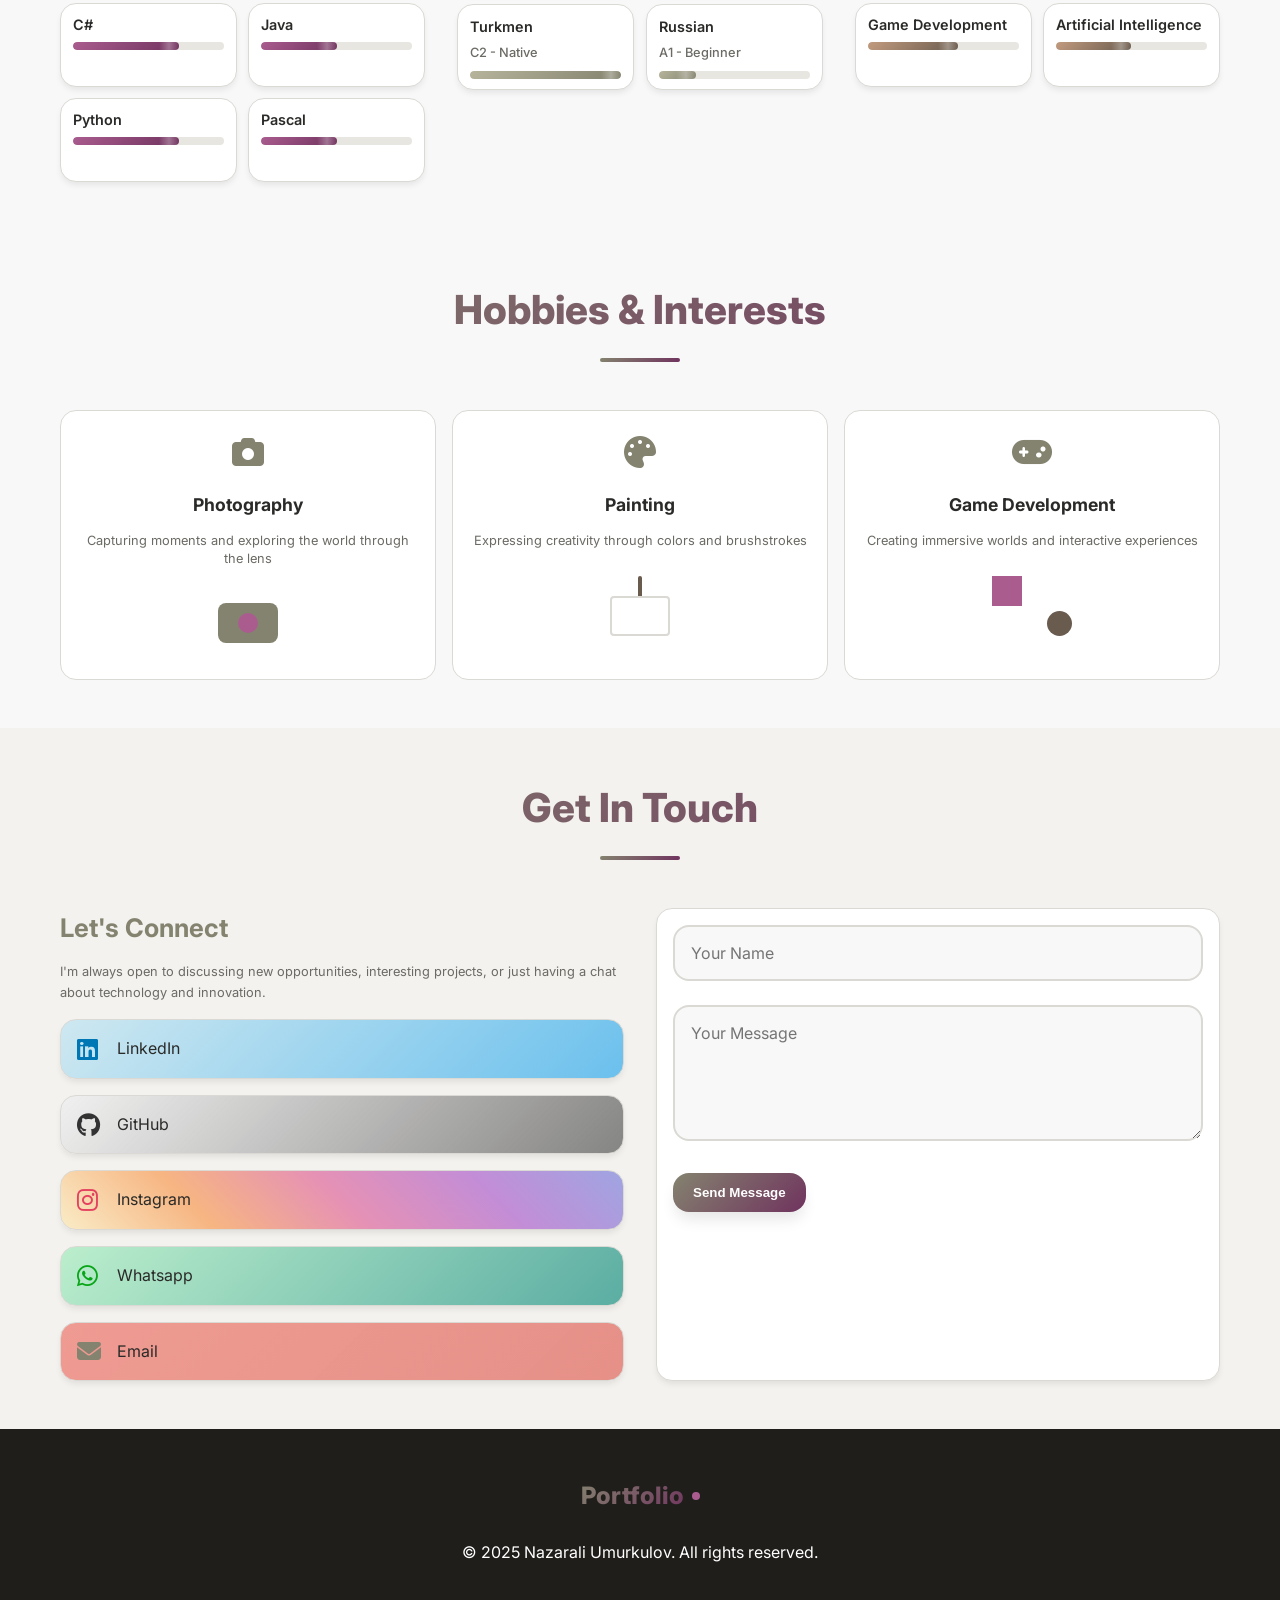
==== commit 28a2cd33: "Update index.html" ====
--- a/index.html
+++ b/index.html
@@ -7,6 +7,11 @@
     <meta http-equiv="X-Content-Type-Options" content="nosniff">
     <meta http-equiv="X-Frame-Options" content="DENY">
     <meta name="referrer" content="strict-origin-when-cross-origin">
+<!-- Open Graph için boş görsel -->
+<meta property="og:image" content="">
+
+<!-- Twitter için boş görsel -->
+<meta name="twitter:image" content="">
     <title>Portfolio - Nazarali Umurkulov</title>
     <link rel="stylesheet" href="styles.css">
     <link href="https://fonts.googleapis.com/css2?family=Inter:wght@300;400;500;600;700;800&display=swap"
--- a/styles.css
+++ b/styles.css
@@ -885,7 +885,7 @@
 }
 
 .btn {
-    padding: 12px 24px;
+    padding: 12px 20px;
     border: none;
     border-radius: var(--border-radius);
     font-weight: 600;
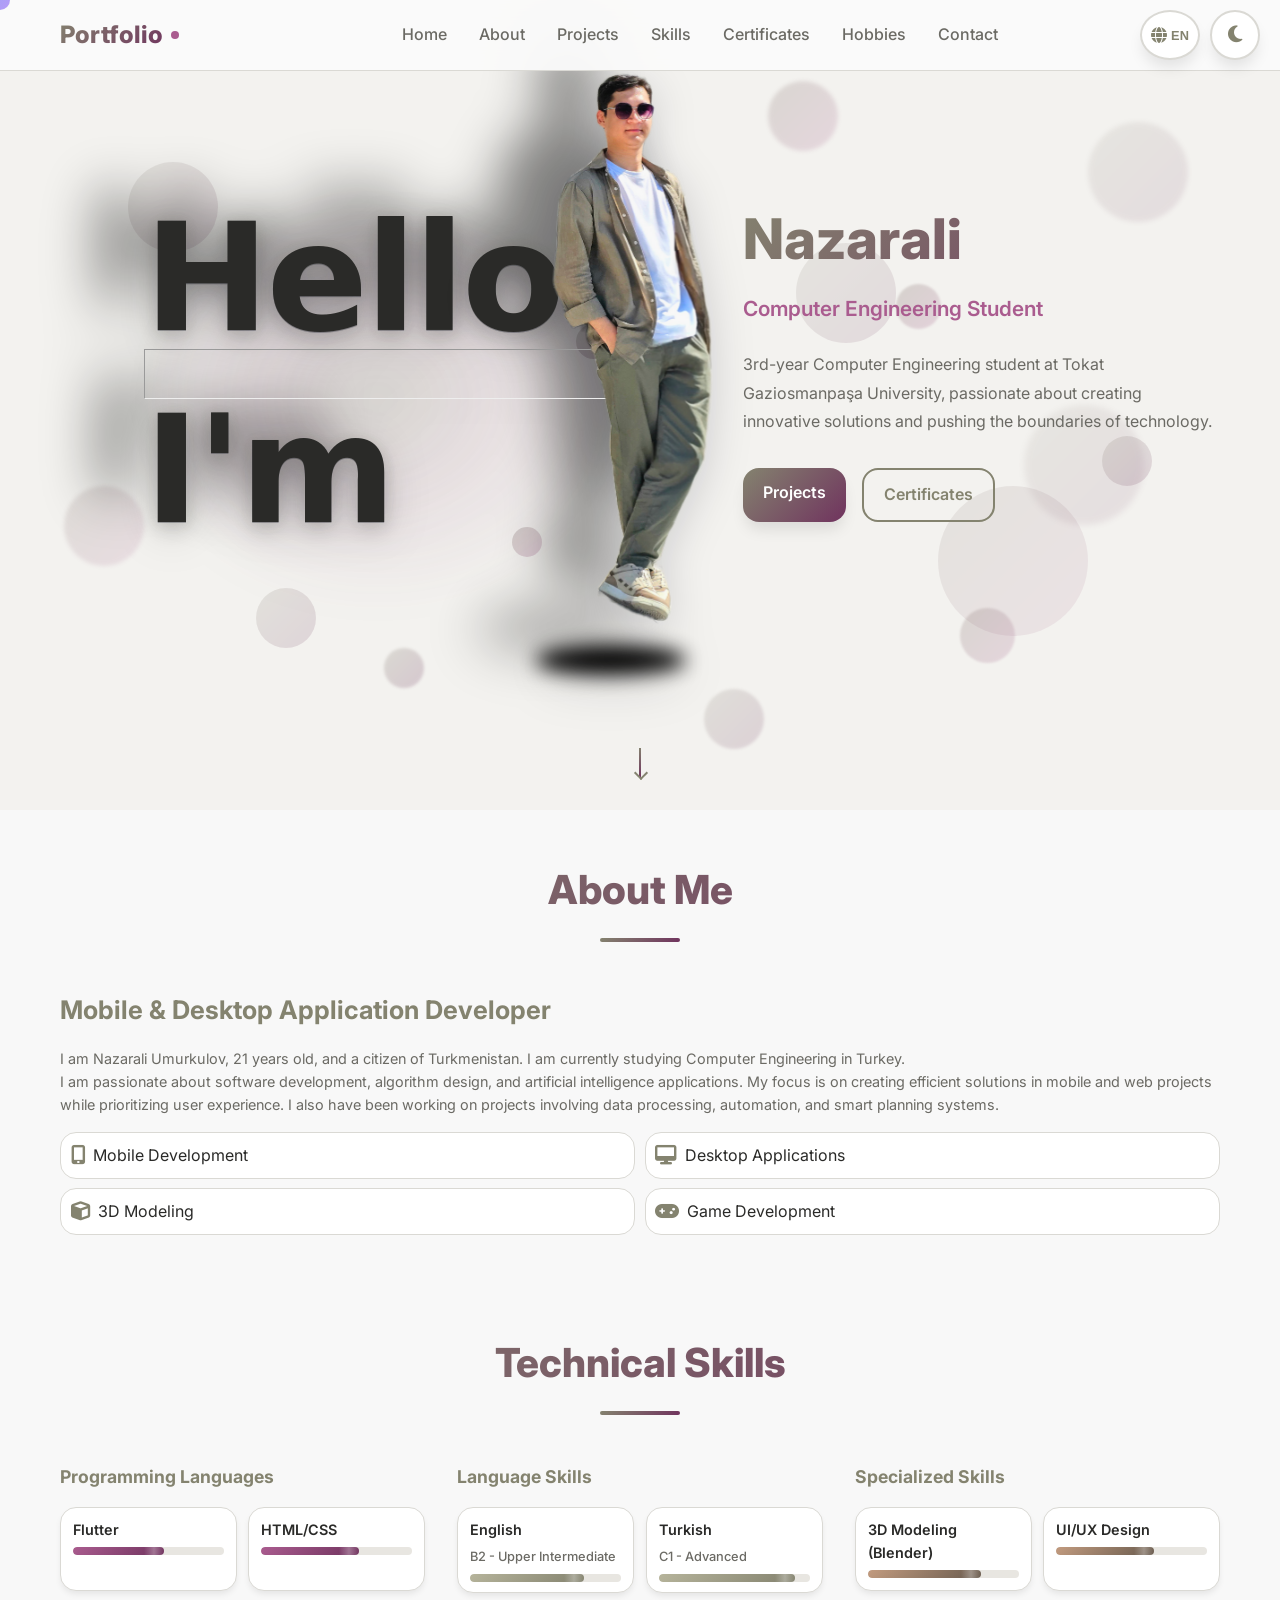
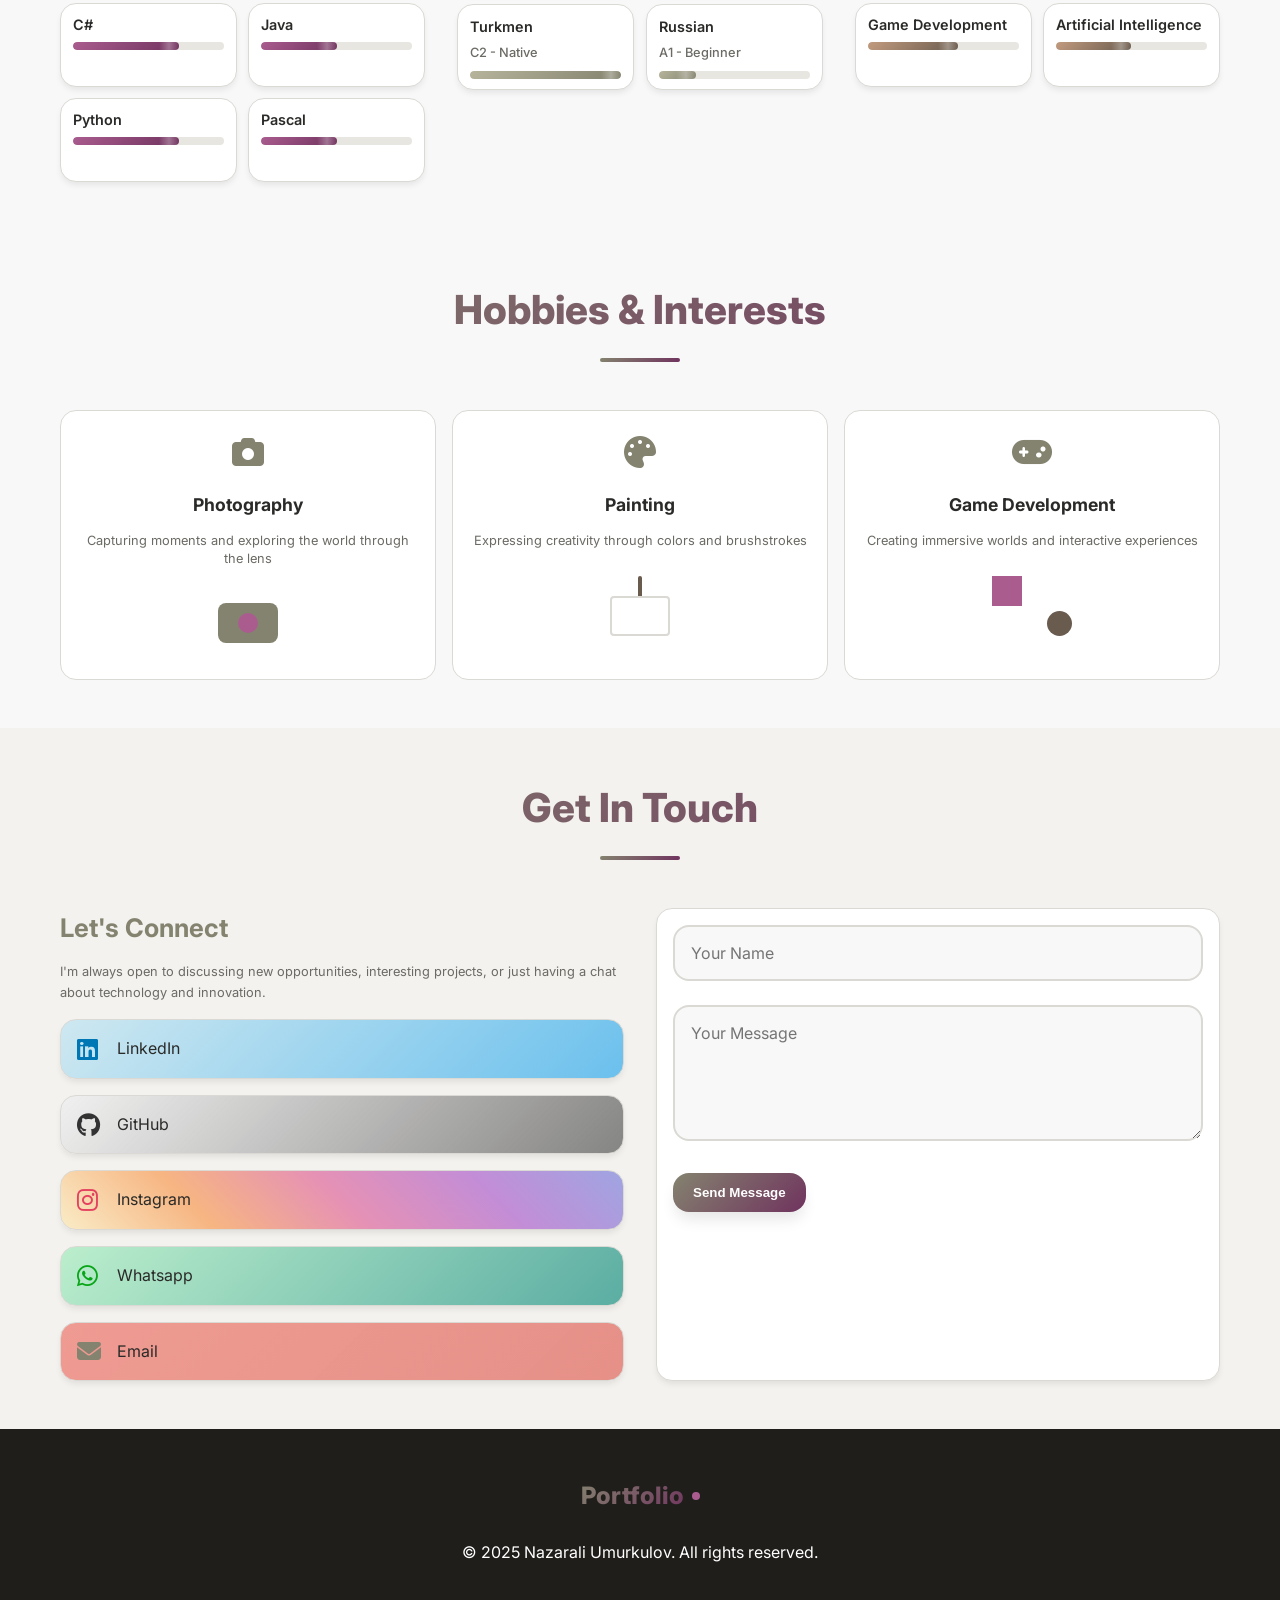
==== commit a499f10e: "Add files via upload" ====
--- a/index.html
+++ b/index.html
@@ -7,11 +7,11 @@
     <meta http-equiv="X-Content-Type-Options" content="nosniff">
     <meta http-equiv="X-Frame-Options" content="DENY">
     <meta name="referrer" content="strict-origin-when-cross-origin">
-<!-- Open Graph için boş görsel -->
-<meta property="og:image" content="">
-
-<!-- Twitter için boş görsel -->
-<meta name="twitter:image" content="">
+    <!-- Open Graph için boş görsel -->
+    <meta property="og:image" content="">
+
+    <!-- Twitter için boş görsel -->
+    <meta name="twitter:image" content="">
     <title>Portfolio - Nazarali Umurkulov</title>
     <link rel="stylesheet" href="styles.css">
     <link href="https://fonts.googleapis.com/css2?family=Inter:wght@300;400;500;600;700;800&display=swap"
@@ -139,7 +139,7 @@
                     <h1 class="homehero-title" aria-label="Computer Engineering">
                         <span class="word-compute">Hell</span><span class="letter-o">
                             <span class="letter-o-text">o</span>
-                            <div class="image-container">
+                            <div class="shadow-wrapper">
                                 <img src="me/myp.png" class="leaning-photo" id="leaningPhoto" loading="eager"
                                     decoding="async" alt="Profile Photo" />
                             </div>
--- a/styles.css
+++ b/styles.css
@@ -83,28 +83,22 @@
     user-select: none;
     z-index: 2;
     transition: transform 300ms ease;
-    animation: bounce 5s infinite;
+    animation: bounce 5s ease-in-out infinite;
 }
 
 @keyframes bounce {
 
-    0%,
-    20%,
-    50%,
-    80%,
+    0% {
+        transform: translateY(-15%) scale(1.6);
+    }
+
+    50% {
+        transform: translateY(-23%) scale(1.6);
+        /* orta konum */
+    }
+
     100% {
-        /* Başlangıçtaki transform değerlerinizi koruyun */
         transform: translateY(-15%) scale(1.6);
-    }
-
-    40% {
-        /* Orijinal -15% kaydırmaya ek olarak yukarı sıçrayın */
-        transform: translateY(calc(-15% - 20px)) scale(1.6);
-    }
-
-    60% {
-        /* Orijinal -15% kaydırmaya ek olarak daha kısa sıçrayın */
-        transform: translateY(calc(-15% - 10px)) scale(1.6);
     }
 }
 
@@ -119,6 +113,65 @@
     object-fit: contain;
 }
 
+.shadow-wrapper {
+    position: relative;
+    display: inline-block;
+    /* container boyutunu etkilemeden */
+    width: 0;
+    /* fotoğrafın boyutunu değiştirmemesi için */
+    height: 0;
+}
+
+/* Gölge */
+.shadow-wrapper::after {
+    content: "";
+    position: absolute;
+    bottom: -2.3em;
+    /* fotoğrafın altına */
+    left: 50%;
+    transform: translateX(-50%);
+    width: 1em;
+    /* istediğin genişlik */
+    height: 30px;
+    /* gölge yüksekliği */
+    background: rgb(0, 0, 0);
+    border-radius: 50%;
+    filter: blur(10px);
+    z-index: 0;
+    animation: levitate-shadow 5s ease-in-out infinite;
+}
+
+/* Fotoğraf aynı yerde kalacak */
+.shadow-wrapper img {
+    position: absolute;
+    top: 0;
+    left: 0;
+    width: 0.7em;
+    /* istediğin boyut */
+    height: auto;
+    transform: translateY(-15%) scale(1.6);
+    transform-origin: bottom right;
+    z-index: 1;
+}
+
+@keyframes levitate-shadow {
+    0% {
+        transform: translateX(-50%) scaleX(1) scaleY(1);
+        opacity: 1;
+    }
+
+    50% {
+        transform: translateX(-50%) scaleX(0.7) scaleY(0.5);
+        /* küçülüyor */
+        opacity: 0.6;
+        /* hafif saydam */
+    }
+
+    100% {
+        transform: translateX(-50%) scaleX(1) scaleY(1);
+        opacity: 1;
+    }
+}
 
 /* Dark Theme Colors */
 [data-theme="dark"] {
@@ -313,11 +366,6 @@
         top: auto !important;
     }
 
-    .image-container {
-        position: static;
-        margin: 20px 0;
-    }
-
     .hero-content {
         flex-direction: column;
     }
@@ -371,6 +419,14 @@
         --lean-angle: -5deg;
         --gap-from-r: 0.8em;
         --footing-offset: 1.2em;
+    }
+
+    .hero-buttons {
+        display: flex;
+        margin: auto auto;
+        align-items: center;
+        flex-wrap: nowrap;
+        justify-content: center;
     }
 
     .hrw {
@@ -448,6 +504,14 @@
         /* Maximum left position for very small screens */
         width: 45px;
         height: 35px;
+    }
+
+    .hero-buttons {
+        display: flex;
+        margin: auto auto;
+        align-items: center;
+        flex-wrap: nowrap;
+        justify-content: center;
     }
 
     .language-dropdown {
@@ -882,6 +946,7 @@
 .hero-buttons {
     display: flex;
     gap: 1rem;
+    flex-wrap: nowrap;
 }
 
 .btn {
@@ -935,33 +1000,6 @@
     }
 }
 
-.image-container {
-    position: relative;
-    display: flex;
-    justify-content: center;
-}
-
-.profile-photo {
-    width: auto;
-    /* Let the image determine its natural width */
-    height: auto;
-    /* Let the image determine its natural height */
-    max-width: 320px;
-    /* Maximum width constraint */
-    max-height: 320px;
-    /* Maximum height constraint */
-    border-radius: 0;
-    /* No cropping */
-    object-fit: contain;
-    /* Show full image without cropping */
-    box-shadow: var(--shadow-heavy);
-    transition: var(--transition);
-    /* Let PNG image show with its natural transparent background */
-}
-
-.profile-photo:hover {
-    transform: scale(1.05);
-}
 
 .scroll-indicator {
     position: absolute;
@@ -2168,8 +2206,11 @@
     }
 
     .hero-buttons {
-        flex-direction: column;
+        display: flex;
+        margin: auto auto;
         align-items: center;
+        flex-wrap: nowrap;
+        justify-content: center;
     }
 
     .profile-photo {
@@ -2181,12 +2222,6 @@
         /* Keep natural PNG shape on mobile */
     }
 
-    .image-glow {
-        width: 250px;
-        height: 250px;
-        border-radius: 0;
-        /* Keep natural PNG shape on mobile */
-    }
 
     .about-highlights {
         grid-template-columns: 1fr;
@@ -2264,16 +2299,18 @@
         /* Keep natural PNG shape on small screens */
     }
 
-    .image-glow {
-        width: 200px;
-        height: 200px;
-        border-radius: 0;
-        /* Keep natural PNG shape on small screens */
-    }
 
     .btn {
         padding: 10px 20px;
         font-size: 0.9rem;
+    }
+
+    .hero-buttons {
+        display: flex;
+        margin: auto auto;
+        align-items: center;
+        flex-wrap: nowrap;
+        justify-content: center;
     }
 
     .certificates-grid {
@@ -2441,34 +2478,7 @@
         0 4px 18px rgba(132, 131, 111, 0.26);
 }
 
-/* Soft aura and floor shadow for photo to make it feel grounded */
-.image-container::before {
-    content: '';
-    position: absolute;
-    left: 50%;
-    top: 35%;
-    transform: translateX(-50%);
-    width: 75%;
-    height: 70%;
-    background: radial-gradient(ellipse at center, rgba(132, 131, 111, 0.30) 0%, rgba(170, 92, 143, 0.16) 40%, rgba(112, 51, 94, 0.08) 70%, rgba(0, 0, 0, 0) 80%);
-    filter: blur(20px);
-    opacity: 0.75;
-    z-index: 0;
-}
-
-.image-container::after {
-    content: '';
-    position: absolute;
-    left: 50%;
-    bottom: -2px;
-    transform: translateX(-50%);
-    width: min(480px, 70%);
-    height: 26px;
-    background: radial-gradient(ellipse at center, rgba(2, 6, 23, 0.40) 0%, rgba(2, 6, 23, 0.18) 45%, rgba(2, 6, 23, 0.00) 75%);
-    filter: blur(8px);
-    opacity: 0.5;
-    z-index: 0;
-}
+
 
 /* Gentle interactive motion for the photo on hover */
 .homehero:hover #leaningPhoto {
@@ -2489,20 +2499,6 @@
         opacity: 0.55;
     }
 
-    .image-container::before {
-        width: 85%;
-        height: 65%;
-        filter: blur(16px);
-        opacity: 0.6;
-    }
-
-    .image-container::after {
-        width: 80%;
-        height: 20px;
-        filter: blur(7px);
-        opacity: 0.45;
-    }
-
     .homehero:hover #leaningPhoto {
         transform: translateY(-15%) scale(1.6) rotate(-2deg) translateX(2px);
     }
@@ -2515,20 +2511,6 @@
         filter: blur(18px);
         opacity: 0.5;
     }
-
-    .image-container::before {
-        width: 90%;
-        height: 60%;
-        filter: blur(14px);
-        opacity: 0.55;
-    }
-
-    .image-container::after {
-        width: 85%;
-        height: 16px;
-        filter: blur(6px);
-        opacity: 0.4;
-    }
 }
 
 /* Skill kartları her ekranda 2 sütun kalsın */
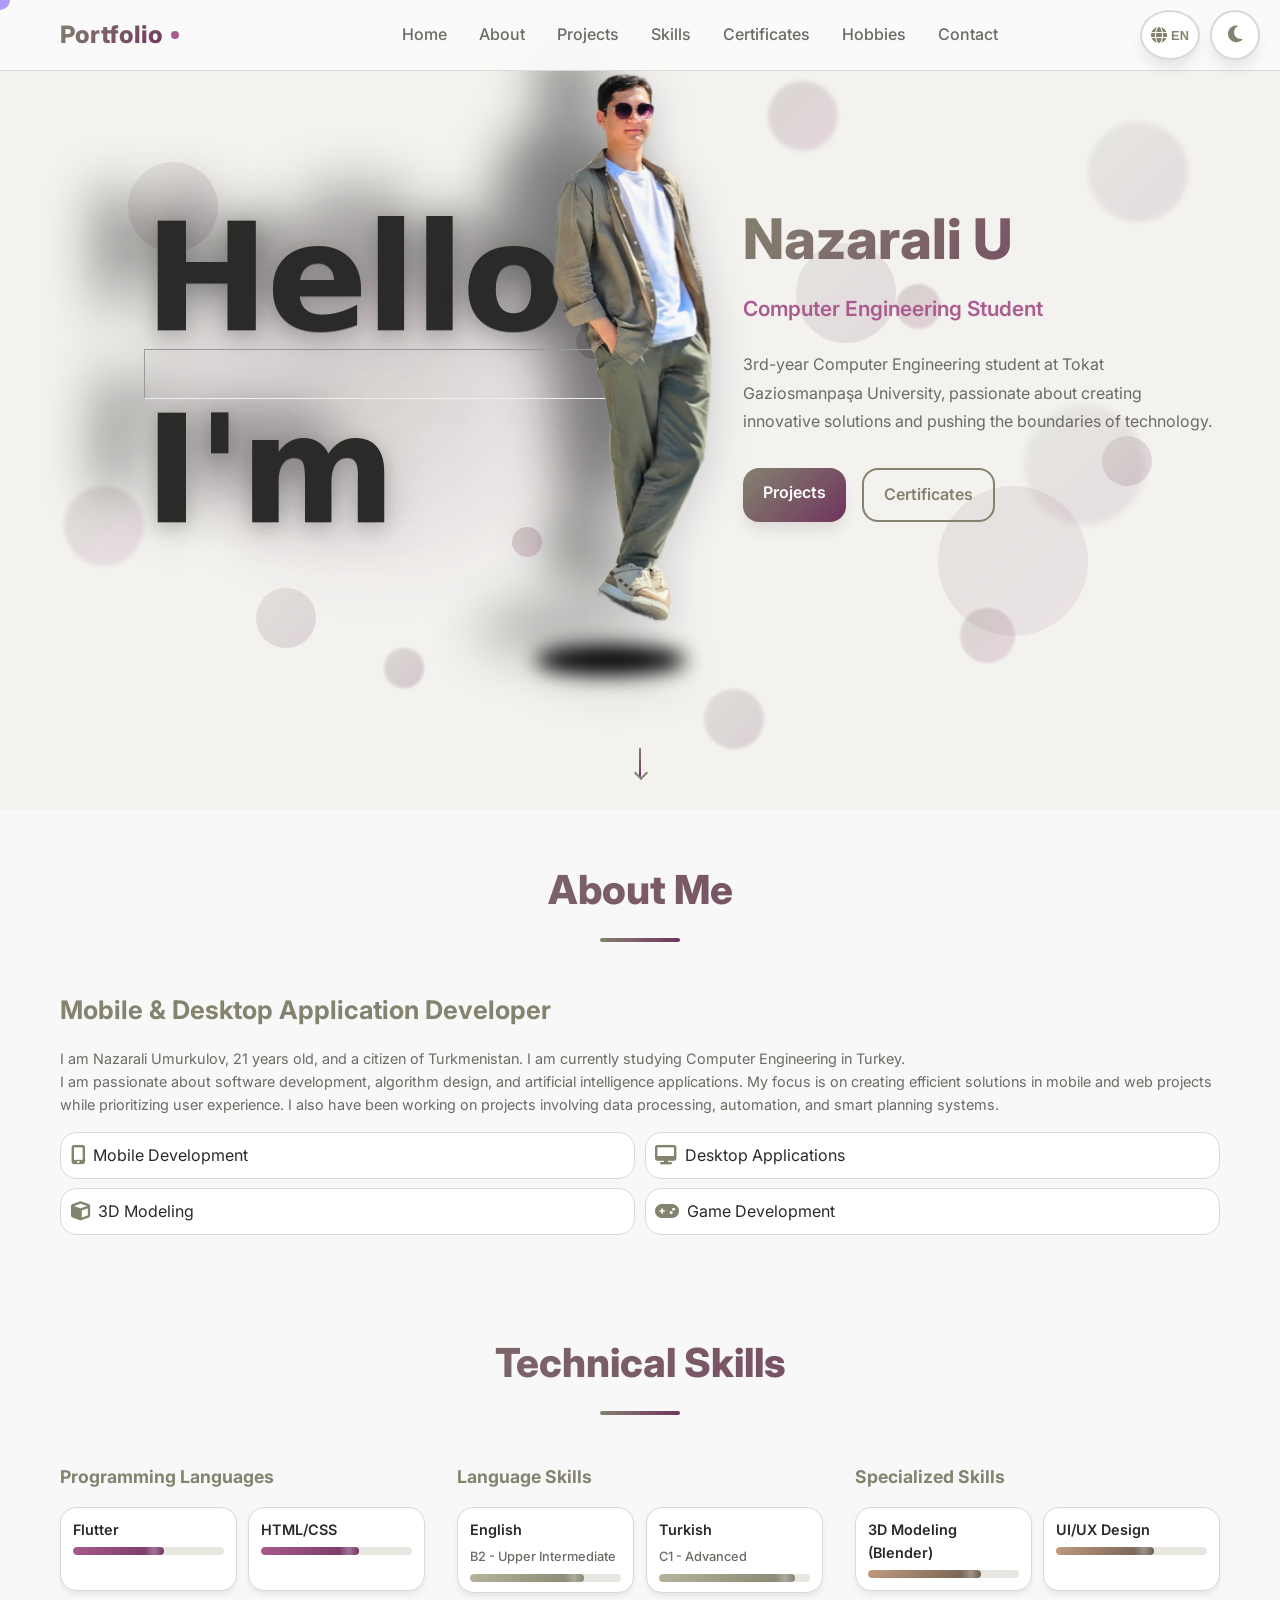
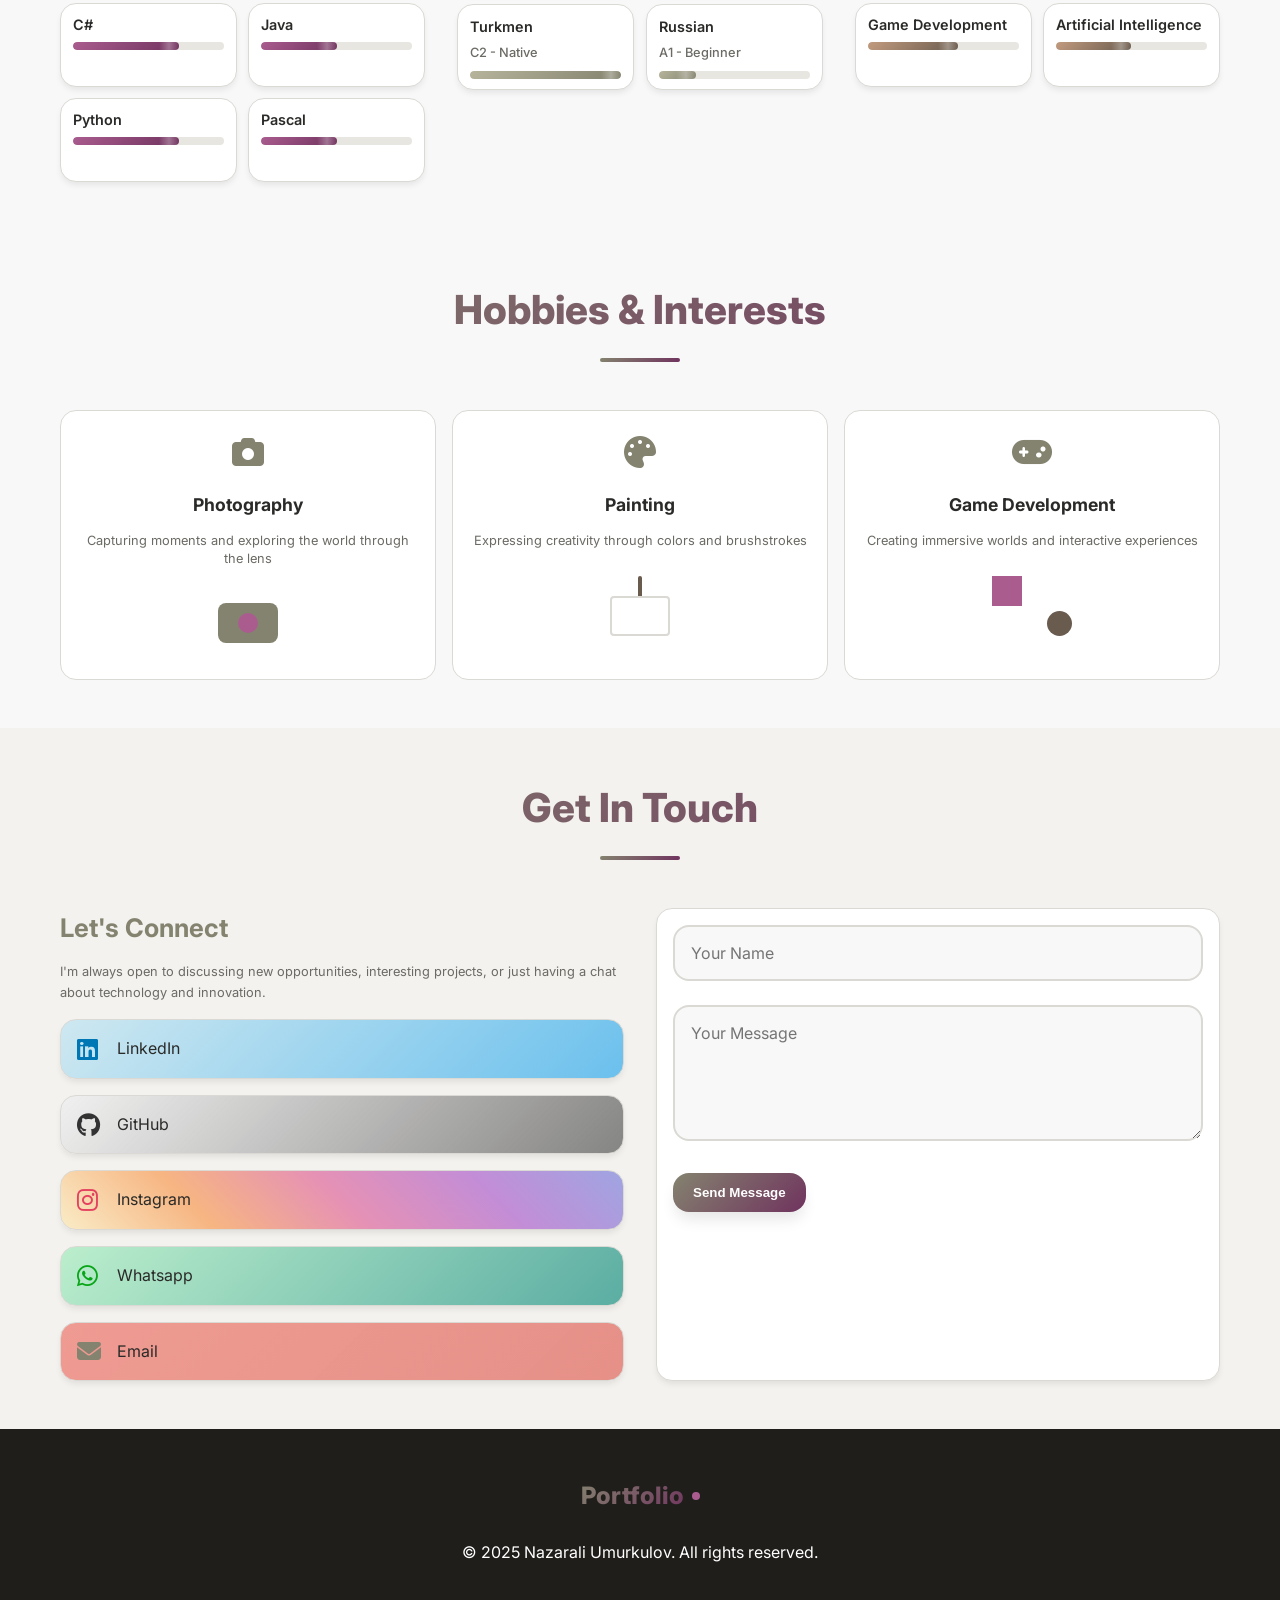
==== commit 4f32a2b3: "Add files via upload" ====
--- a/index.html
+++ b/index.html
@@ -7,10 +7,8 @@
     <meta http-equiv="X-Content-Type-Options" content="nosniff">
     <meta http-equiv="X-Frame-Options" content="DENY">
     <meta name="referrer" content="strict-origin-when-cross-origin">
-    <!-- Open Graph için boş görsel -->
     <meta property="og:image" content="">
 
-    <!-- Twitter için boş görsel -->
     <meta name="twitter:image" content="">
     <title>Portfolio - Nazarali Umurkulov</title>
     <link rel="stylesheet" href="styles.css">
@@ -18,9 +16,7 @@
         rel="stylesheet">
     <link rel="stylesheet" href="https://cdnjs.cloudflare.com/ajax/libs/font-awesome/6.4.0/css/all.min.css">
 
-    <!-- Prevent source map errors -->
     <script>
-        // Prevent source map and node_modules errors
         window.addEventListener('error', function (e) {
             if (e.message && (e.message.includes('source map') ||
                 e.message.includes('.map') ||
@@ -32,7 +28,6 @@
             }
         });
 
-        // Override console.error to filter out unwanted messages
         const originalError = console.error;
         console.error = function (...args) {
             const message = args.join(' ');
@@ -45,7 +40,6 @@
             originalError.apply(console, args);
         };
     </script>
-    <!-- Google tag (gtag.js) -->
     <script async src="https://www.googletagmanager.com/gtag/js?id=G-T295JRQMQR"></script>
     <script>
         window.dataLayer = window.dataLayer || [];
@@ -57,18 +51,15 @@
 </head>
 
 <body>
-    <!-- Theme Toggle Button -->
     <button class="theme-toggle" id="themeToggle" title="Toggle Theme">
         <i class="fas fa-moon"></i>
     </button>
 
-    <!-- Language Selector Button -->
     <button class="language-selector" id="languageSelector" title="Select Language">
         <i class="fas fa-globe"></i>
         <span class="current-lang">EN</span>
     </button>
 
-    <!-- Language Dropdown Menu -->
     <div class="language-dropdown" id="languageDropdown">
         <div class="language-option" data-lang="en">
             <span class="flag">🇺🇸</span>
@@ -88,7 +79,6 @@
         </div>
     </div>
 
-    <!-- Navigation -->
     <nav class="navbar">
         <div class="nav-container">
             <div class="nav-logo">
@@ -112,7 +102,6 @@
         </div>
     </nav>
 
-    <!-- Hero Section -->
     <section id="home" class="hero">
         <div class="hero-background">
             <div class="floating-shapes">
@@ -140,8 +129,8 @@
                         <span class="word-compute">Hell</span><span class="letter-o">
                             <span class="letter-o-text">o</span>
                             <div class="shadow-wrapper">
-                                <img src="me/myp.png" class="leaning-photo" id="leaningPhoto" loading="eager"
-                                    decoding="async" alt="Profile Photo" />
+                                <img src="me/myp.png" class="leaning-photo" id="leaningPhoto" decoding="async"
+                                    alt="Profile Photo" />
                             </div>
                         </span>
                         <br>
@@ -171,7 +160,6 @@
         </div>
     </section>
 
-    <!-- About Section -->
     <section id="about" class="about">
         <div class="container">
             <div class="section-header">
@@ -212,7 +200,6 @@
             </div>
         </div>
     </section>
-    <!-- Skills Section -->
     <section id="skills" class="skills">
         <div class="container">
             <div class="section-header">
@@ -328,7 +315,7 @@
             </div>
         </div>
     </section>
-    <!-- Hobbies Section -->
+
     <section id="hobbies" class="hobbies">
         <div class="container">
             <div class="section-header">
@@ -340,8 +327,8 @@
                     <div class="hobby-icon">
                         <i class="fas fa-camera"></i>
                     </div>
-                    <h3>Photography</h3>
-                    <p>Capturing moments and exploring the world through the lens</p>
+                    <h3 data-i18n="hobby-photo-title">Photography</h3>
+                    <p data-i18n="hobby-photo-desc">Capturing moments and exploring the world through the lens</p>
                     <div class="hobby-visual">
                         <div class="camera-animation">
                             <div class="camera-body"></div>
@@ -353,8 +340,8 @@
                     <div class="hobby-icon">
                         <i class="fas fa-palette"></i>
                     </div>
-                    <h3>Painting</h3>
-                    <p>Expressing creativity through colors and brushstrokes</p>
+                    <h3 data-i18n="hobby-paint-title">Painting</h3>
+                    <p data-i18n="hobby-paint-desc">Expressing creativity through colors and brushstrokes</p>
                     <div class="hobby-visual">
                         <div class="painting-animation">
                             <div class="brush"></div>
@@ -366,8 +353,8 @@
                     <div class="hobby-icon">
                         <i class="fas fa-gamepad"></i>
                     </div>
-                    <h3>Game Development</h3>
-                    <p>Creating immersive worlds and interactive experiences</p>
+                    <h3 data-i18n="hobby-game-title">Game Development</h3>
+                    <p data-i18n="hobby-game-desc">Creating immersive worlds and interactive experiences</p>
                     <div class="hobby-visual">
                         <div class="game-animation">
                             <div class="game-cube"></div>
@@ -379,7 +366,6 @@
         </div>
     </section>
 
-    <!-- Contact Section -->
     <section id="contact" class="contact">
         <div class="container">
             <div class="section-header">
@@ -388,8 +374,9 @@
             </div>
             <div class="contact-content">
                 <div class="contact-info">
-                    <h3>Let's Connect</h3>
-                    <p>I'm always open to discussing new opportunities, interesting projects, or just having a chat
+                    <h3 data-i18n="contact-heading">Let's Connect</h3>
+                    <p data-i18n="contact-desc">I'm always open to discussing new opportunities, interesting projects,
+                        or just having a chat
                         about technology and innovation.</p>
                     <div class="contact-links">
                         <a href="https://www.linkedin.com/in/nazarali-umurkulov" class="contact-link linkedin">
@@ -418,19 +405,18 @@
                 <div class="contact-form">
                     <form>
                         <div class="form-group">
-                            <input type="text" placeholder="Your Name" required>
+                            <input type="text" data-i18n="contact-name" placeholder="Your Name" required>
                         </div>
                         <div class="form-group">
-                            <textarea placeholder="Your Message" rows="5" required></textarea>
-                        </div>
-                        <button type="submit" class="btn btn-primary">Send Message</button>
+                            <textarea data-i18n="contact-msg" placeholder="Your Message" rows="5" required></textarea>
+                        </div>
+                        <button type="submit" class="btn btn-primary" data-i18n="btn-send">Send Message</button>
                     </form>
                 </div>
             </div>
         </div>
     </section>
 
-    <!-- Footer -->
     <footer class="footer">
         <div class="container">
             <div class="footer-content">
--- a/styles.css
+++ b/styles.css
@@ -1059,6 +1059,17 @@
     margin-bottom: 1rem;
 }
 
+.project-title {
+    font-size: 1.5rem;
+    /* Reduced from 3rem */
+    font-weight: 800;
+    background: var(--text-secondary);
+    -webkit-background-clip: text;
+    -webkit-text-fill-color: transparent;
+    background-clip: text;
+    margin-bottom: 1rem;
+}
+
 .title-underline {
     width: 80px;
     height: 4px;
@@ -1188,6 +1199,7 @@
 }
 
 .projects-grid {
+    margin-bottom: 15px;
     display: grid;
     gap: 1.5rem;
     /* Further reduced from 2rem */
@@ -1237,6 +1249,28 @@
 
 .project-card.featured:hover .project-overlay {
     opacity: 1;
+}
+
+.software-proj {
+    margin-bottom: 1.5em;
+    padding: 15px;
+    background: var(--bg-primary);
+    border-radius: var(--border-radius);
+    overflow: hidden;
+    box-shadow: var(--shadow-medium);
+    transition: var(--transition);
+    border: 1px solid var(--border-color);
+}
+
+.blender-proj {
+    margin-bottom: 1.5em;
+    padding: 15px;
+    background: var(--bg-primary);
+    border-radius: var(--border-radius);
+    overflow: hidden;
+    box-shadow: var(--shadow-medium);
+    transition: var(--transition);
+    border: 1px solid var(--border-color);
 }
 
 .view-project-btn {
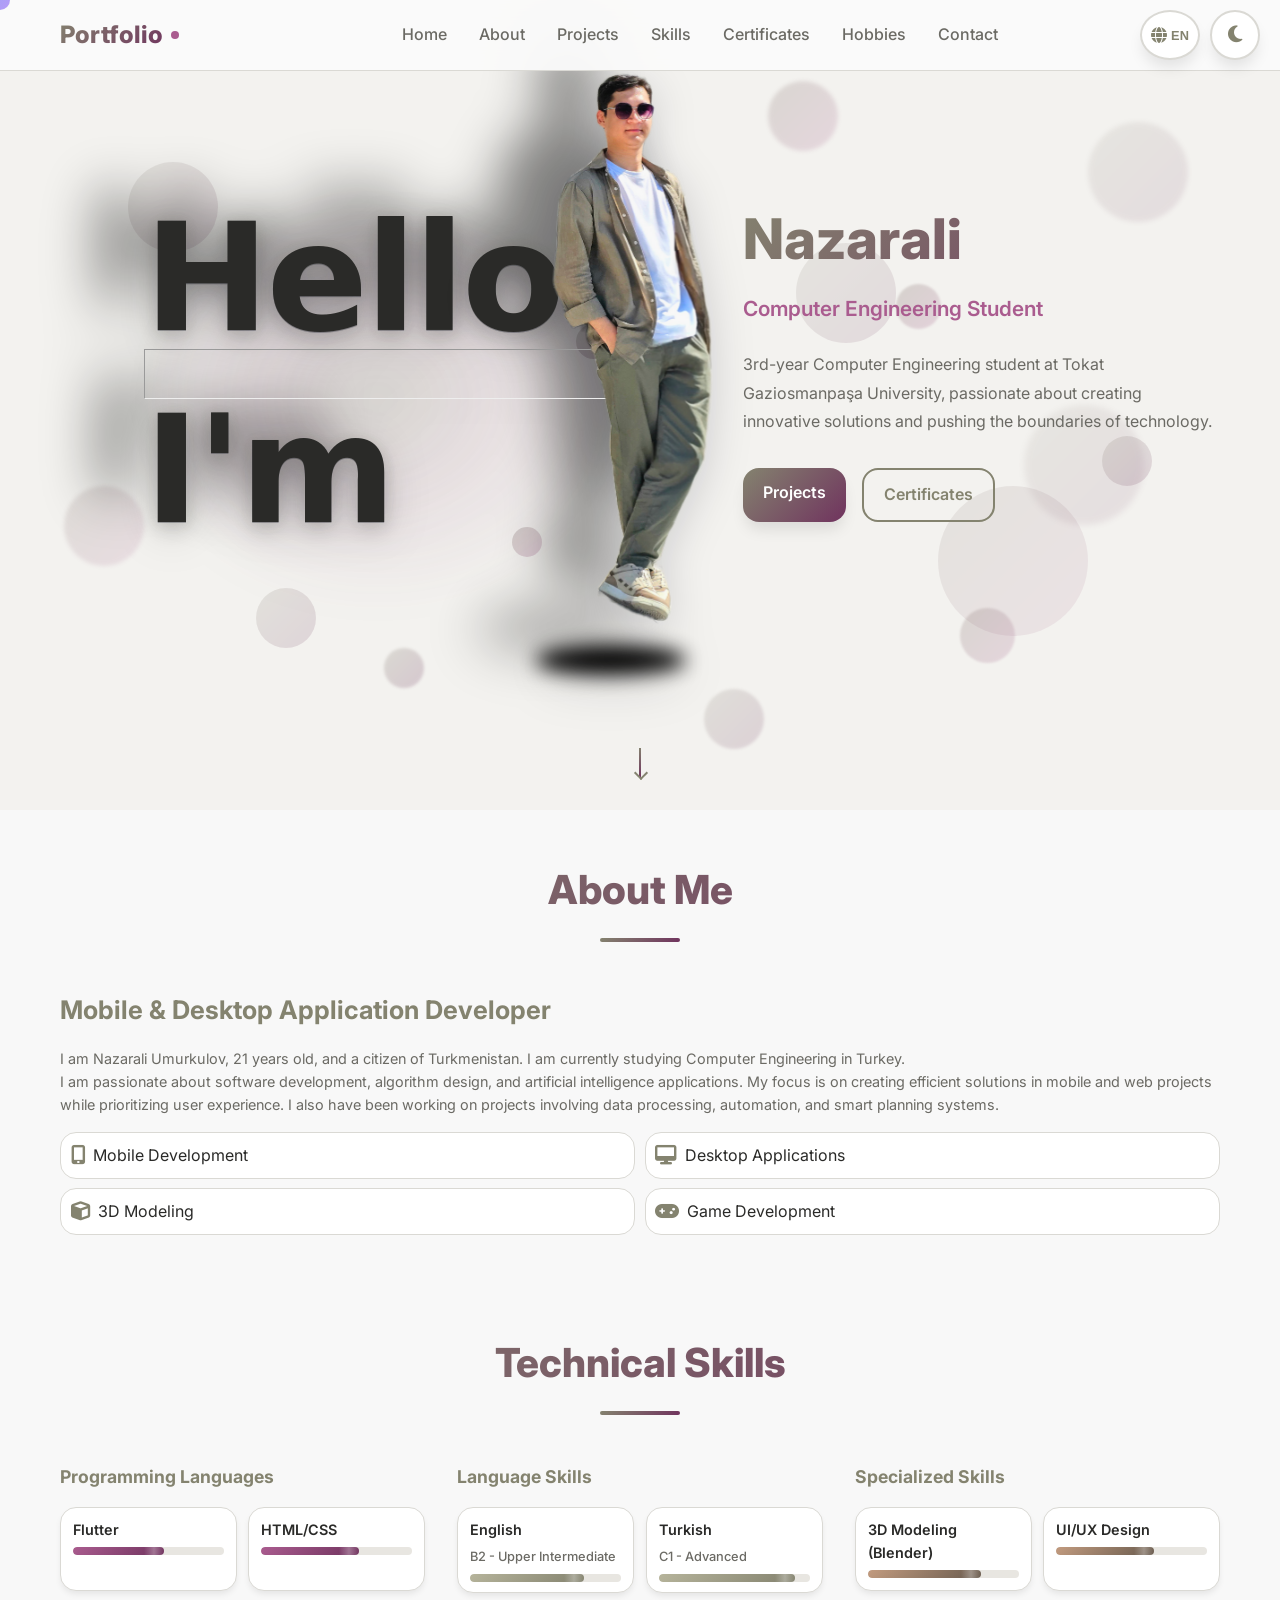
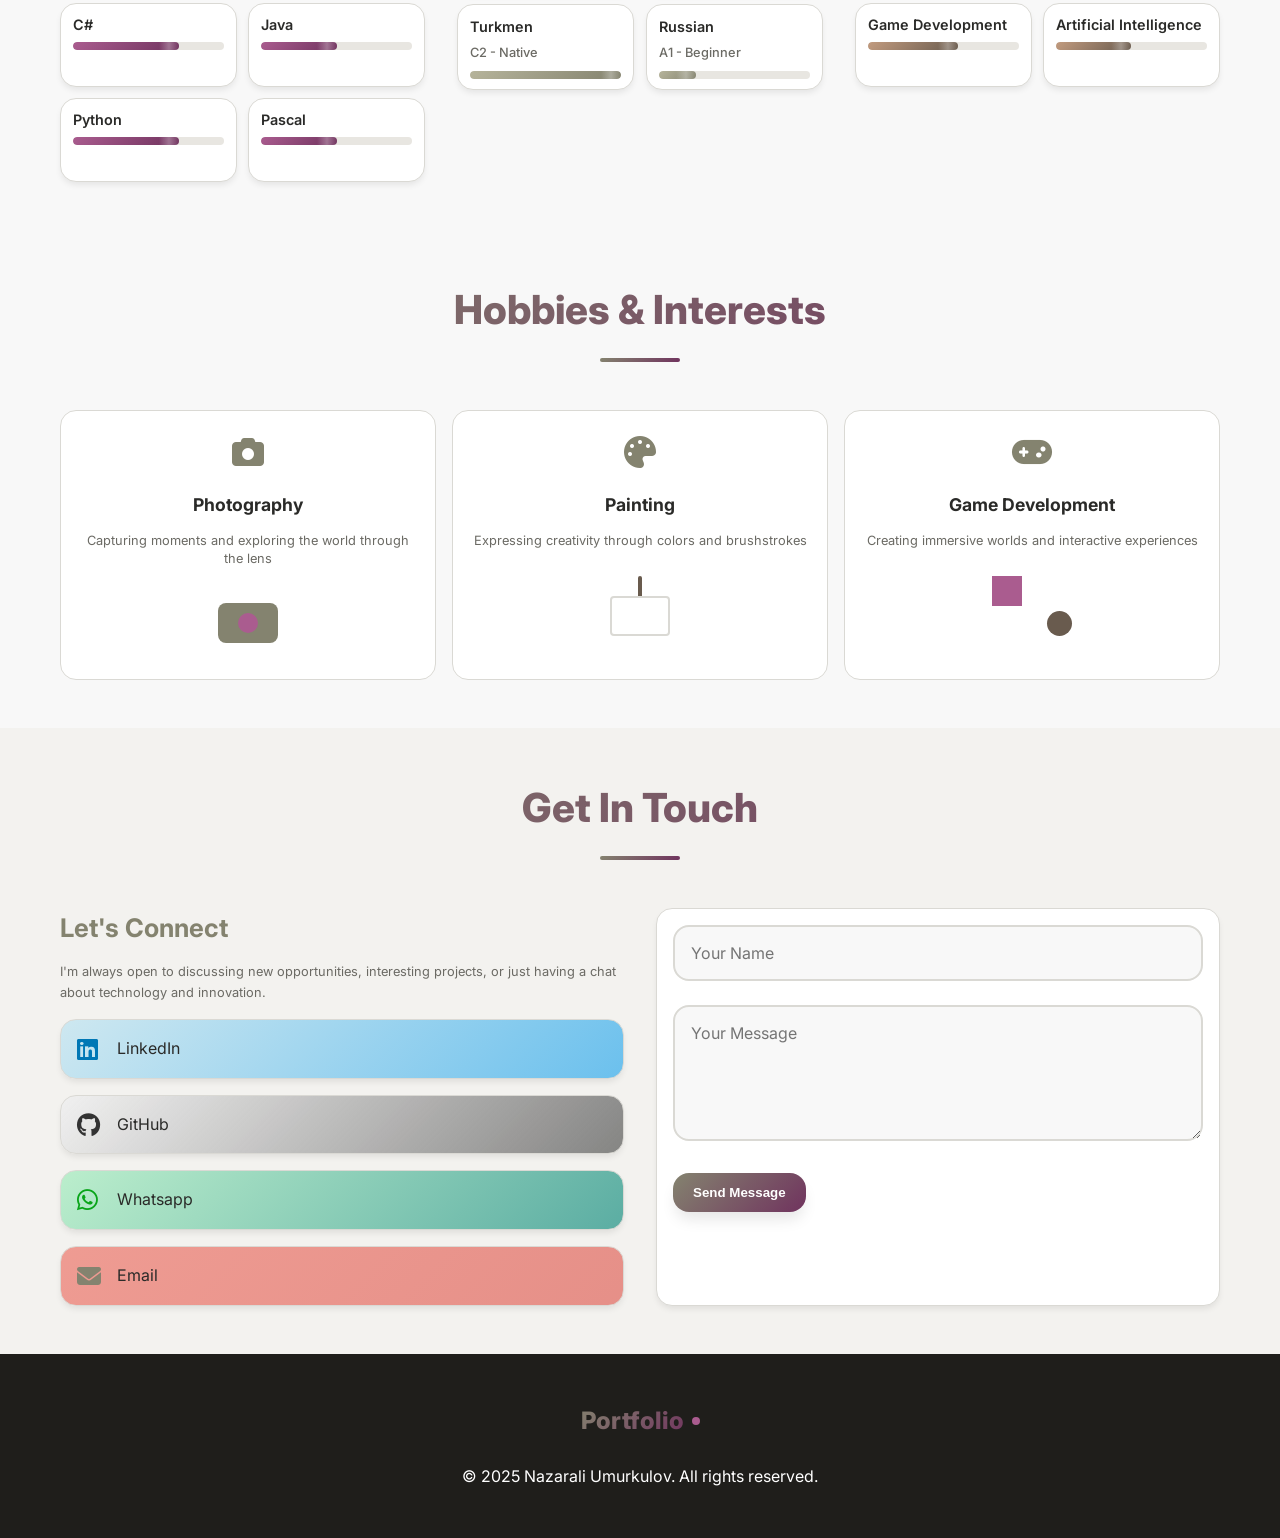
==== commit 93a69be6: "Update contact det index.html" ====
--- a/index.html
+++ b/index.html
@@ -387,11 +387,7 @@
                             <i class="fab fa-github"></i>
                             <span>GitHub</span>
                         </a>
-                        <a href="https://www.instagram.com/nazar.ali_23" class="contact-link instagram">
-                            <i class="fab fa-instagram"></i>
-                            <span>Instagram</span>
-                        </a>
-                        <a href="https://wa.me/905011467223?text=Merhaba!" target="_blank"
+                        <a href="https://wa.me/355689186242?text=Hi! / Merhaba!" target="_blank"
                             class="contact-link whatsapp">
                             <i class="fab fa-whatsapp"></i>
                             <span>Whatsapp</span>
